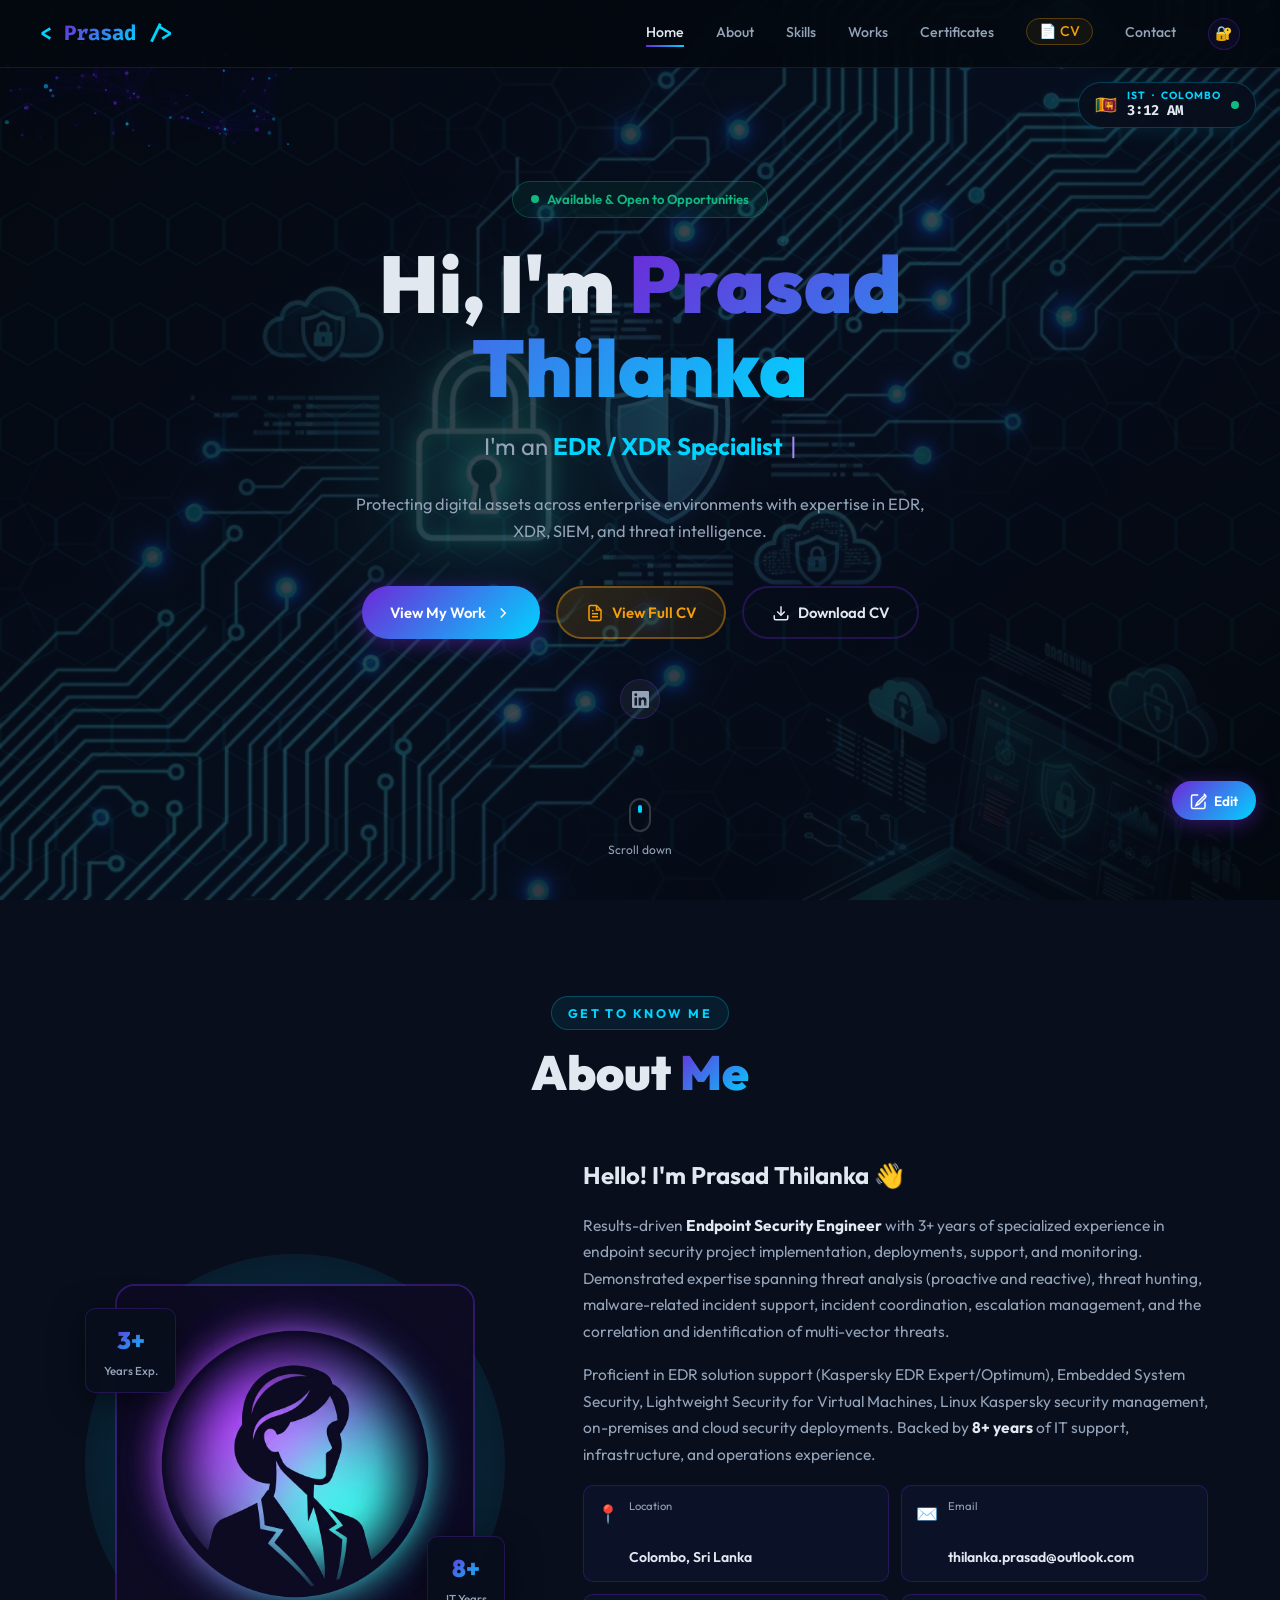
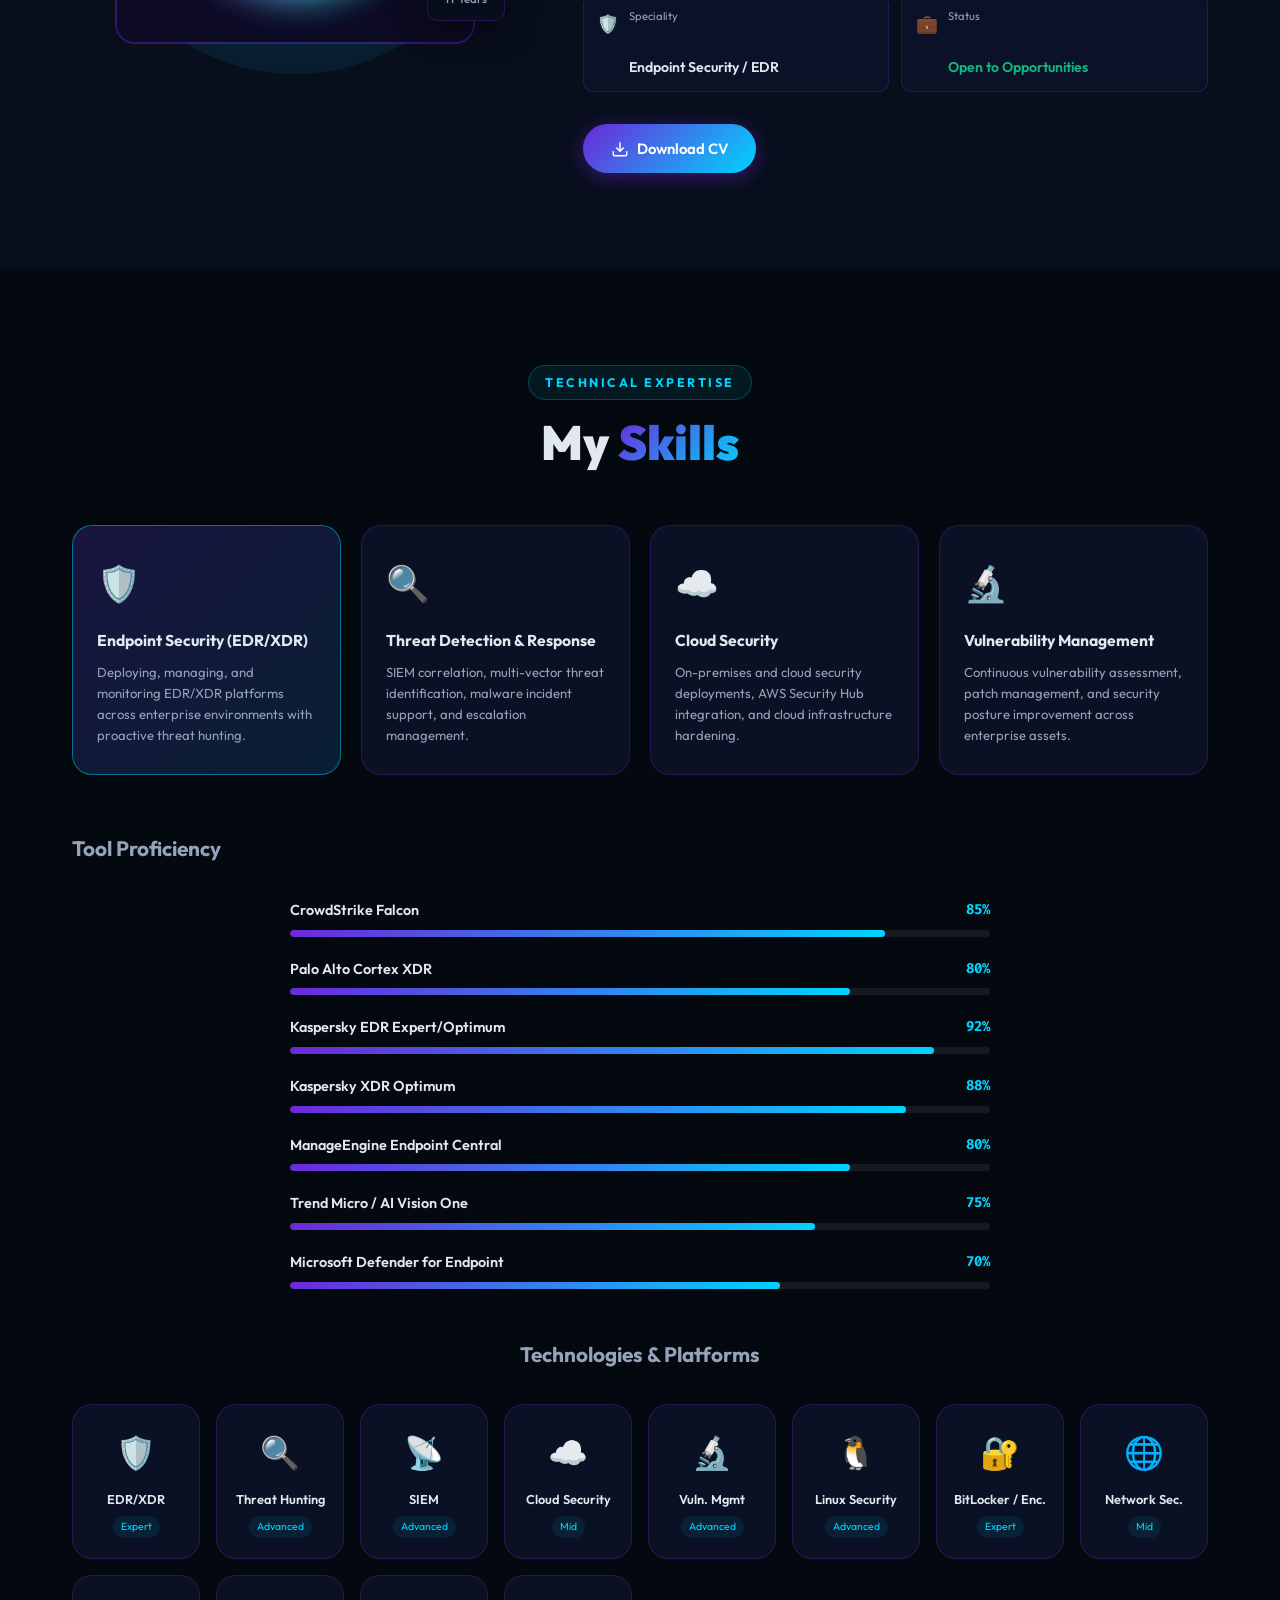
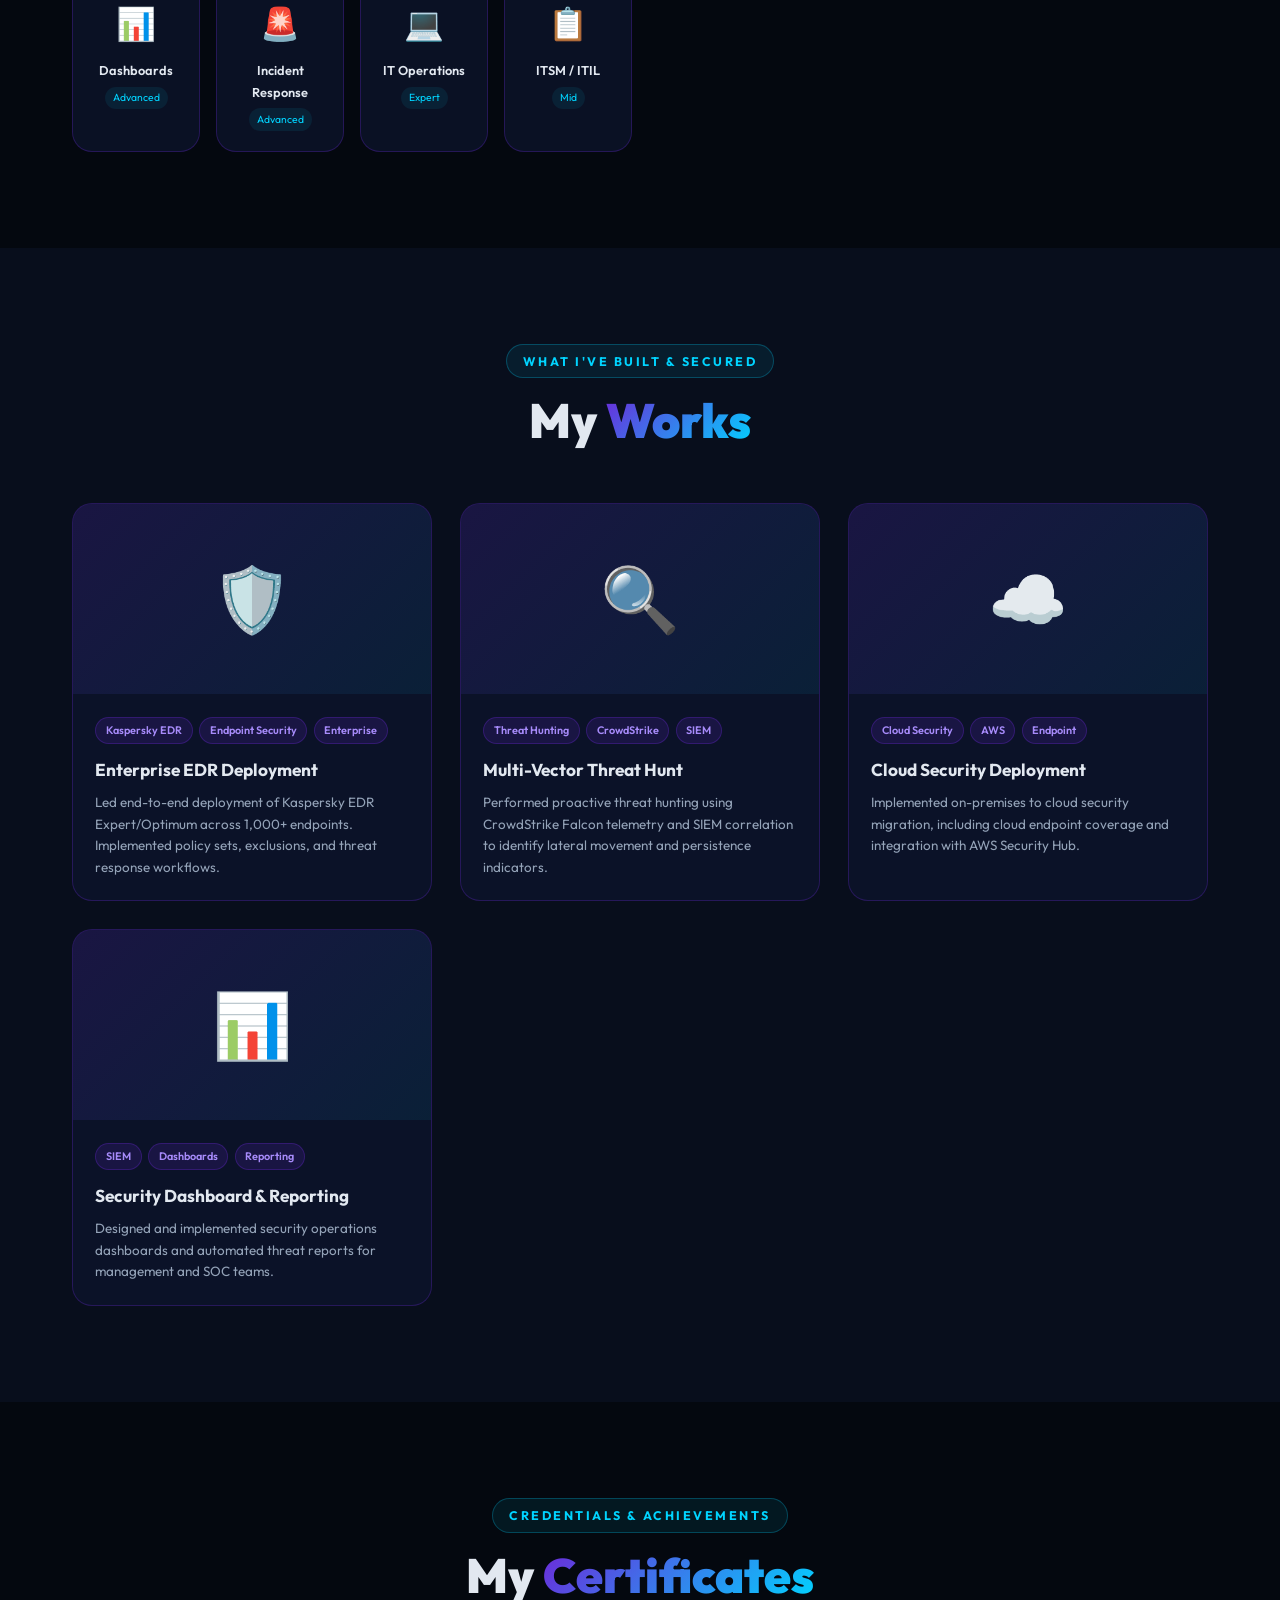
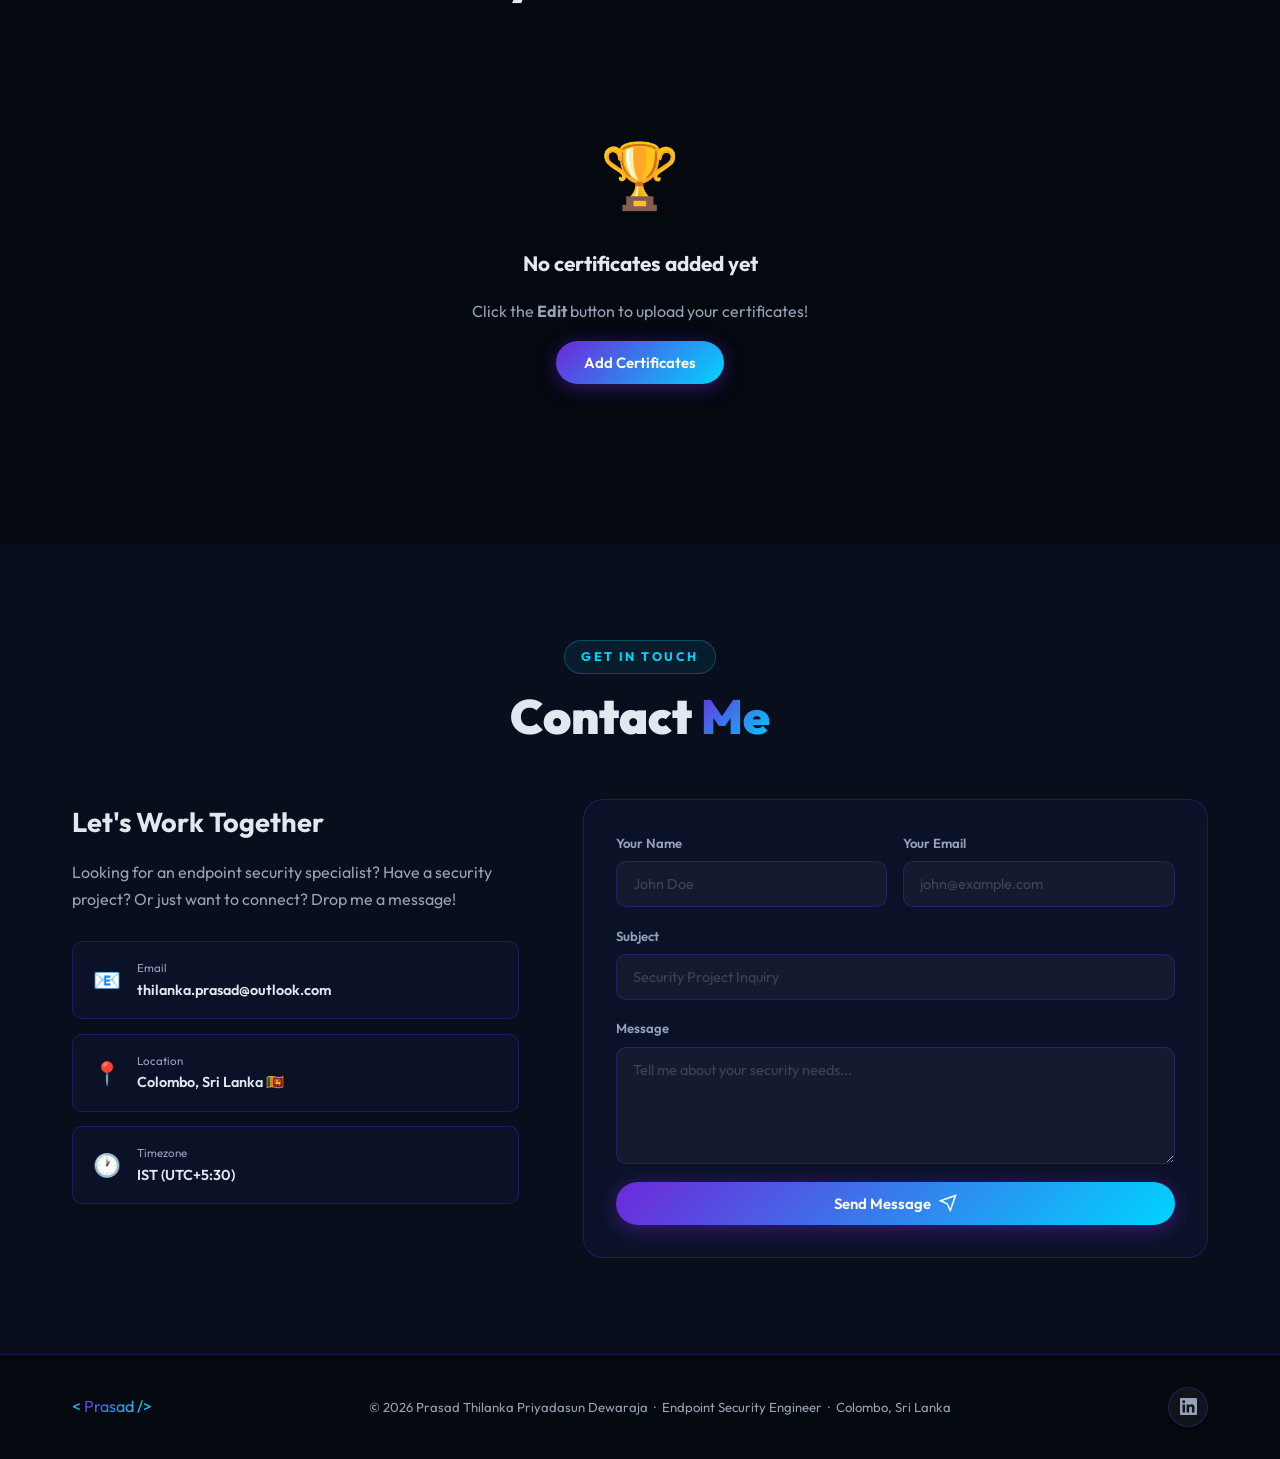
==== index.html @ f1419658 "🚀 Initial deploy — Prasad Thilanka Portfolio with CV, visitor analytics, and cybersecurity theme" ====
<!DOCTYPE html>
<html lang="en">
<head>
  <meta charset="UTF-8" />
  <meta name="viewport" content="width=device-width, initial-scale=1.0" />
  <meta name="description" content="Prasad Thilanka Priyadasun Dewaraja — Endpoint Security Engineer portfolio showcasing cybersecurity skills, projects, and certifications." />
  <title>Prasad Thilanka | Endpoint Security Engineer</title>
  <link rel="preconnect" href="https://fonts.googleapis.com" />
  <link rel="preconnect" href="https://fonts.gstatic.com" crossorigin />
  <link href="https://fonts.googleapis.com/css2?family=Outfit:wght@300;400;500;600;700;800;900&family=Fira+Code:wght@400;500;600&display=swap" rel="stylesheet" />
  <link rel="stylesheet" href="style.css" />
</head>
<body>

  <!-- ── ADMIN EDIT BUTTON ── -->
  <button id="admin-toggle-btn" class="admin-toggle-btn" title="Edit Portfolio">
    <svg width="18" height="18" viewBox="0 0 24 24" fill="none" stroke="currentColor" stroke-width="2"><path d="M11 4H4a2 2 0 0 0-2 2v14a2 2 0 0 0 2 2h14a2 2 0 0 0 2-2v-7"/><path d="m18.5 2.5 2.1 2.1a2 2 0 0 1 0 2.8l-9 9L8 18l1.6-3.6 9-9a2 2 0 0 1 2.8 0z"/></svg>
    <span>Edit</span>
  </button>

  <!-- ── ADMIN PANEL SIDEBAR ── -->
  <div class="admin-panel" id="admin-panel">
    <div class="admin-panel-header">
      <h3>⚙️ Customize Portfolio</h3>
      <button id="admin-close" class="admin-close-btn">✕</button>
    </div>
    <div class="admin-panel-body">

      <div class="admin-section">
        <h4>🖼️ Profile Photo</h4>
        <div class="upload-zone" id="photo-upload-zone">
          <input type="file" id="photo-input" accept="image/*" hidden />
          <div class="upload-content" id="photo-upload-content">
            <div class="upload-icon">📷</div>
            <p>Click or drag & drop photo</p>
            <small>PNG, JPG, WEBP — max 5MB</small>
          </div>
          <img src="" id="photo-preview" class="upload-preview" style="display:none" alt="Profile preview" />
        </div>
        <button class="admin-btn" id="photo-upload-btn">Choose Photo</button>
      </div>

      <div class="admin-section">
        <h4>📄 Resume / CV</h4>
        <div class="upload-zone" id="resume-upload-zone">
          <input type="file" id="resume-input" accept=".pdf,.doc,.docx" hidden />
          <div id="resume-upload-content" class="upload-content">
            <div class="upload-icon">📋</div>
            <p>Click to upload Resume</p>
            <small>PDF, DOC, DOCX</small>
          </div>
        </div>
        <button class="admin-btn" id="resume-upload-btn">Upload Resume</button>
      </div>

      <div class="admin-section">
        <h4>🏆 Upload Certificate</h4>
        <input class="admin-input" type="text" id="cert-name-input" placeholder="Certificate name" />
        <input class="admin-input" type="text" id="cert-issuer-input" placeholder="Issuer (e.g. Coursera)" />
        <input class="admin-input" type="text" id="cert-date-input" placeholder="Date (e.g. Jan 2025)" />
        <div class="upload-zone small" id="cert-upload-zone">
          <input type="file" id="cert-input" accept="image/*,.pdf" hidden />
          <div class="upload-content" id="cert-upload-content">
            <div class="upload-icon">🏅</div>
            <p>Upload Certificate Image/PDF</p>
          </div>
        </div>
        <button class="admin-btn" id="cert-add-btn">Add Certificate</button>
      </div>

      <div class="admin-section">
        <h4>💼 Add Project</h4>
        <input class="admin-input" type="text" id="proj-title-input" placeholder="Project title" />
        <input class="admin-input" type="text" id="proj-tags-input" placeholder="Tags (e.g. EDR, SOC, Cloud)" />
        <textarea class="admin-input" id="proj-desc-input" rows="3" placeholder="Project description..."></textarea>
        <input class="admin-input" type="text" id="proj-link-input" placeholder="Live URL (optional)" />
        <div class="upload-zone small" id="proj-img-zone">
          <input type="file" id="proj-img-input" accept="image/*" hidden />
          <div class="upload-content" id="proj-img-content">
            <div class="upload-icon">🖼️</div>
            <p>Upload screenshot</p>
          </div>
        </div>
        <button class="admin-btn" id="proj-add-btn">Add Project</button>
      </div>

      <div class="admin-section">
        <h4>🔗 Social Media Links</h4>
        <label class="admin-label">LinkedIn</label>
        <input class="admin-input" type="url" id="social-linkedin-url" placeholder="https://linkedin.com/in/..." value="https://www.linkedin.com/in/prasad-thilanaka-14213518b" />
        <label class="admin-label">GitHub</label>
        <input class="admin-input" type="url" id="social-github-url" placeholder="https://github.com/..." />
        <label class="admin-label">Twitter / X</label>
        <input class="admin-input" type="url" id="social-twitter-url" placeholder="https://x.com/..." />
        <label class="admin-label">TryHackMe</label>
        <input class="admin-input" type="url" id="social-tryhackme-url" placeholder="https://tryhackme.com/p/..." />
        <label class="admin-label">Hack The Box</label>
        <input class="admin-input" type="url" id="social-htb-url" placeholder="https://app.hackthebox.com/..." />
        <button class="admin-btn" id="social-save-btn">Save Links</button>
      </div>

      <div class="admin-section">
        <h4>✏️ Edit Contact Info</h4>
        <input class="admin-input" type="email" id="edit-email" placeholder="Your email" value="thilanka.prasad@outlook.com" />
        <input class="admin-input" type="text" id="edit-phone" placeholder="Phone number" />
        <button class="admin-btn" id="contact-save-btn">Save Contact</button>
      </div>

      <div class="admin-section">
        <button class="admin-btn danger" id="reset-btn">🔄 Reset All Changes</button>
        <p class="admin-hint">All changes are saved locally in your browser.</p>
      </div>

    </div>
  </div>
  <div class="admin-overlay" id="admin-overlay"></div>

  <!-- ── NAVBAR ── -->
  <nav id="navbar">
    <div class="nav-logo">
      <span class="logo-bracket">&lt;</span>
      <span class="logo-name">Prasad</span>
      <span class="logo-bracket">/&gt;</span>
    </div>
    <ul class="nav-links" id="nav-links">
      <li><a href="#hero"         class="nav-link active">Home</a></li>
      <li><a href="#about"        class="nav-link">About</a></li>
      <li><a href="#skills"       class="nav-link">Skills</a></li>
      <li><a href="#projects"     class="nav-link">Works</a></li>
      <li><a href="#certificates" class="nav-link">Certificates</a></li>
      <li><a href="cv.html"       class="nav-link nav-link-cv">📄 CV</a></li>
      <li><a href="#contact"      class="nav-link">Contact</a></li>
      <li><a href="dashboard.html" class="nav-link nav-link-admin" title="Admin Dashboard">🔐</a></li>
    </ul>
    <button class="hamburger" id="hamburger" aria-label="Toggle menu">
      <span></span><span></span><span></span>
    </button>
  </nav>

  <!-- ── IST CLOCK WIDGET ── -->
  <div class="ist-clock-widget" id="ist-clock">
    <div class="clock-flag">🇱🇰</div>
    <div class="clock-info">
      <span class="clock-label">IST &nbsp;·&nbsp; Colombo</span>
      <span class="clock-time" id="clock-time">--:-- --</span>
    </div>
    <div class="clock-pulse"></div>
  </div>

  <!-- ── HERO ── -->
  <section id="hero" class="hero">
    <div class="hero-bg-overlay"></div>
    <canvas id="particle-canvas"></canvas>
    <!-- Hex grid decoration -->
    <div class="hex-grid" aria-hidden="true"></div>

    <div class="hero-content">
      <div class="hero-badge">
        <span class="badge-dot"></span>
        Available &amp; Open to Opportunities
      </div>
      <h1 class="hero-title">
        Hi, I'm <span class="gradient-text" id="hero-name">Prasad Thilanka</span>
      </h1>
      <div class="hero-subtitle">
        <span class="subtitle-static">I'm an </span>
        <span class="subtitle-rotating" id="rotating-text">Endpoint Security Engineer</span>
        <span class="subtitle-cursor">|</span>
      </div>
      <p class="hero-desc" id="hero-desc">
        Protecting digital assets across enterprise environments with 
        expertise in EDR, XDR, SIEM, and threat intelligence.
      </p>
      <div class="hero-cta">
        <a href="#projects" class="btn btn-primary" id="cta-work">
          <span>View My Work</span>
          <svg width="18" height="18" viewBox="0 0 24 24" fill="none" stroke="currentColor" stroke-width="2"><path d="m9 18 6-6-6-6"/></svg>
        </a>
        <a href="cv.html" class="btn btn-cv" id="cta-cv">
          <svg width="18" height="18" viewBox="0 0 24 24" fill="none" stroke="currentColor" stroke-width="2"><path d="M14 2H6a2 2 0 0 0-2 2v16a2 2 0 0 0 2 2h12a2 2 0 0 0 2-2V8z"/><polyline points="14 2 14 8 20 8"/><line x1="16" y1="13" x2="8" y2="13"/><line x1="16" y1="17" x2="8" y2="17"/><polyline points="10 9 9 9 8 9"/></svg>
          <span>View Full CV</span>
        </a>
        <a href="#" id="cta-resume" class="btn btn-secondary">
          <svg width="18" height="18" viewBox="0 0 24 24" fill="none" stroke="currentColor" stroke-width="2"><path d="M21 15v4a2 2 0 0 1-2 2H5a2 2 0 0 1-2-2v-4"/><polyline points="7 10 12 15 17 10"/><line x1="12" y1="15" x2="12" y2="3"/></svg>
          <span>Download CV</span>
        </a>
      </div>
      <div class="hero-socials" id="hero-socials">
        <a href="#" id="hs-linkedin" class="social-link" aria-label="LinkedIn" target="_blank" rel="noopener">
          <svg viewBox="0 0 24 24" fill="currentColor"><path d="M20.447 20.452h-3.554v-5.569c0-1.328-.027-3.037-1.852-3.037-1.853 0-2.136 1.445-2.136 2.939v5.667H9.351V9h3.414v1.561h.046c.477-.9 1.637-1.85 3.37-1.85 3.601 0 4.267 2.37 4.267 5.455v6.286zM5.337 7.433a2.062 2.062 0 0 1-2.063-2.065 2.064 2.064 0 1 1 2.063 2.065zm1.782 13.019H3.555V9h3.564v11.452zM22.225 0H1.771C.792 0 0 .774 0 1.729v20.542C0 23.227.792 24 1.771 24h20.451C23.2 24 24 23.227 24 22.271V1.729C24 .774 23.2 0 22.222 0h.003z"/></svg>
        </a>
        <a href="#" id="hs-github" class="social-link" aria-label="GitHub" target="_blank" rel="noopener" style="display:none">
          <svg viewBox="0 0 24 24" fill="currentColor"><path d="M12 2A10 10 0 0 0 2 12c0 4.42 2.87 8.17 6.84 9.5.5.08.66-.23.66-.5v-1.69c-2.77.6-3.36-1.34-3.36-1.34-.46-1.16-1.11-1.47-1.11-1.47-.91-.62.07-.6.07-.6 1 .07 1.53 1.03 1.53 1.03.87 1.52 2.34 1.07 2.91.83.09-.65.35-1.09.63-1.34-2.22-.25-4.55-1.11-4.55-4.92 0-1.11.38-2 1.03-2.71-.1-.25-.45-1.29.1-2.64 0 0 .84-.27 2.75 1.02.79-.22 1.65-.33 2.5-.33s1.71.11 2.5.33c1.91-1.29 2.75-1.02 2.75-1.02.55 1.35.2 2.39.1 2.64.65.71 1.03 1.6 1.03 2.71 0 3.82-2.34 4.66-4.57 4.91.36.31.69.92.69 1.85V21c0 .27.16.59.67.5C19.14 20.16 22 16.42 22 12A10 10 0 0 0 12 2z"/></svg>
        </a>
        <a href="#" id="hs-twitter" class="social-link" aria-label="Twitter/X" target="_blank" rel="noopener" style="display:none">
          <svg viewBox="0 0 24 24" fill="currentColor"><path d="M18.244 2.25h3.308l-7.227 8.26 8.502 11.24H16.17l-4.714-6.231-5.401 6.231H2.744l7.73-8.835L1.254 2.25H8.08l4.253 5.622zm-1.161 17.52h1.833L7.084 4.126H5.117z"/></svg>
        </a>
        <a href="#" id="hs-thm" class="social-link" aria-label="TryHackMe" target="_blank" rel="noopener" style="display:none">
          <svg viewBox="0 0 24 24" fill="currentColor"><path d="M10.705 0C7.54 0 4.902 2.285 4.374 5.31A4.236 4.236 0 0 0 3 5.175a4.25 4.25 0 0 0-3 8.175V13.5a7.5 7.5 0 0 0 7.5 7.5h6a7.5 7.5 0 0 0 7.5-7.5 7.47 7.47 0 0 0-.72-3.21A5.252 5.252 0 0 0 15.75 2.25a5.227 5.227 0 0 0-2.572.676A5.285 5.285 0 0 0 10.705 0z"/></svg>
        </a>
        <a href="#" id="hs-htb" class="social-link" aria-label="HackTheBox" target="_blank" rel="noopener" style="display:none">
          <svg viewBox="0 0 24 24" fill="currentColor"><path d="m11.996 0 .117.006 9.4 5.424a.48.48 0 0 1 .239.416l.001 10.866a.48.48 0 0 1-.24.416l-9.4 5.426a.48.48 0 0 1-.477 0l-9.401-5.426A.48.48 0 0 1 2 16.712V5.846a.48.48 0 0 1 .24-.416L11.64.006A.48.48 0 0 1 11.996 0zm-.237 4.725-5.49 3.169v6.337l5.49 3.169 5.489-3.169V7.894l-5.49-3.169zm-.002 1.817 3.674 2.12v4.24l-3.674 2.12-3.673-2.12v-4.24l3.673-2.12z"/></svg>
        </a>
      </div>
    </div>

    <div class="hero-scroll-indicator">
      <div class="scroll-mouse"><div class="scroll-wheel"></div></div>
      <span>Scroll down</span>
    </div>
  </section>

  <!-- ── ABOUT ── -->
  <section id="about" class="section about">
    <div class="container">
      <div class="section-header" data-aos="fade-up">
        <span class="section-tag">Get to know me</span>
        <h2 class="section-title">About <span class="gradient-text">Me</span></h2>
      </div>
      <div class="about-grid">
        <div class="about-image-col" data-aos="fade-right">
          <div class="about-image-wrapper">
            <img src="avatar.png" id="profile-img" alt="Prasad Thilanka" class="about-avatar" />
            <div class="about-image-glow"></div>
            <div class="about-stats-badge experience-badge">
              <span class="stat-number">3+</span>
              <span class="stat-label">Years Exp.</span>
            </div>
            <div class="about-stats-badge projects-badge">
              <span class="stat-number">8+</span>
              <span class="stat-label">IT Years</span>
            </div>
          </div>
        </div>
        <div class="about-text-col" data-aos="fade-left">
          <h3 class="about-greeting">Hello! I'm Prasad Thilanka 👋</h3>
          <p class="about-bio" id="about-bio">
            Results-driven <strong>Endpoint Security Engineer</strong> with 3+ years of specialized experience in endpoint security project implementation, deployments, support, and monitoring. Demonstrated expertise spanning threat analysis (proactive and reactive), threat hunting, malware-related incident support, incident coordination, escalation management, and the correlation and identification of multi-vector threats.
          </p>
          <p class="about-bio">
            Proficient in EDR solution support (Kaspersky EDR Expert/Optimum), Embedded System Security, Lightweight Security for Virtual Machines, Linux Kaspersky security management, on-premises and cloud security deployments. Backed by <strong>8+ years</strong> of IT support, infrastructure, and operations experience.
          </p>
          <div class="about-details">
            <div class="detail-item">
              <span class="detail-icon">📍</span>
              <div><span class="detail-label">Location</span><br/><span class="detail-value">Colombo, Sri Lanka</span></div>
            </div>
            <div class="detail-item">
              <span class="detail-icon">✉️</span>
              <div><span class="detail-label">Email</span><br/><span class="detail-value" id="contact-email-display">thilanka.prasad@outlook.com</span></div>
            </div>
            <div class="detail-item">
              <span class="detail-icon">🛡️</span>
              <div><span class="detail-label">Speciality</span><br/><span class="detail-value">Endpoint Security / EDR</span></div>
            </div>
            <div class="detail-item">
              <span class="detail-icon">💼</span>
              <div><span class="detail-label">Status</span><br/><span class="detail-value available">Open to Opportunities</span></div>
            </div>
          </div>
          <a href="#" id="download-cv-btn" class="btn btn-primary">
            <svg width="18" height="18" viewBox="0 0 24 24" fill="none" stroke="currentColor" stroke-width="2"><path d="M21 15v4a2 2 0 0 1-2 2H5a2 2 0 0 1-2-2v-4"/><polyline points="7 10 12 15 17 10"/><line x1="12" y1="15" x2="12" y2="3"/></svg>
            Download CV
          </a>
        </div>
      </div>
    </div>
  </section>

  <!-- ── SKILLS ── -->
  <section id="skills" class="section skills">
    <div class="container">
      <div class="section-header" data-aos="fade-up">
        <span class="section-tag">Technical Expertise</span>
        <h2 class="section-title">My <span class="gradient-text">Skills</span></h2>
      </div>

      <!-- Cyber Domain Cards -->
      <div class="cyber-domains" data-aos="fade-up">
        <div class="domain-card active-domain">
          <div class="domain-icon">🛡️</div>
          <h4>Endpoint Security (EDR/XDR)</h4>
          <p>Deploying, managing, and monitoring EDR/XDR platforms across enterprise environments with proactive threat hunting.</p>
        </div>
        <div class="domain-card">
          <div class="domain-icon">🔍</div>
          <h4>Threat Detection &amp; Response</h4>
          <p>SIEM correlation, multi-vector threat identification, malware incident support, and escalation management.</p>
        </div>
        <div class="domain-card">
          <div class="domain-icon">☁️</div>
          <h4>Cloud Security</h4>
          <p>On-premises and cloud security deployments, AWS Security Hub integration, and cloud infrastructure hardening.</p>
        </div>
        <div class="domain-card">
          <div class="domain-icon">🔬</div>
          <h4>Vulnerability Management</h4>
          <p>Continuous vulnerability assessment, patch management, and security posture improvement across enterprise assets.</p>
        </div>
      </div>

      <!-- Tool Proficiency Bars -->
      <div class="skills-bars-section" data-aos="fade-up">
        <h3 class="subsection-title">Tool Proficiency</h3>
        <div class="skills-bars" id="skills-bars"></div>
      </div>

      <!-- Tech Badge Grid -->
      <div class="section-header" style="margin-top:3rem;margin-bottom:1.5rem" data-aos="fade-up">
        <h3 class="subsection-title">Technologies &amp; Platforms</h3>
      </div>
      <div class="skills-grid" id="skills-grid" data-aos="fade-up"></div>
    </div>
  </section>

  <!-- ── PROJECTS / WORKS ── -->
  <section id="projects" class="section projects">
    <div class="container">
      <div class="section-header" data-aos="fade-up">
        <span class="section-tag">What I've built &amp; secured</span>
        <h2 class="section-title">My <span class="gradient-text">Works</span></h2>
      </div>
      <div class="projects-grid" id="projects-grid" data-aos="fade-up"></div>
    </div>
  </section>

  <!-- ── CERTIFICATES ── -->
  <section id="certificates" class="section certificates">
    <div class="container">
      <div class="section-header" data-aos="fade-up">
        <span class="section-tag">Credentials &amp; Achievements</span>
        <h2 class="section-title">My <span class="gradient-text">Certificates</span></h2>
      </div>
      <div class="certs-grid" id="certs-grid" data-aos="fade-up"></div>

      <!-- Add Cert CTA when empty -->
      <div class="certs-empty-cta" id="certs-empty" style="display:none">
        <div class="empty-icon">🏆</div>
        <h3>No certificates added yet</h3>
        <p>Click the <strong>Edit</strong> button to upload your certificates!</p>
        <button class="btn btn-primary" onclick="document.getElementById('admin-toggle-btn').click()">Add Certificates</button>
      </div>
    </div>
  </section>

  <!-- ── CONTACT ── -->
  <section id="contact" class="section contact">
    <div class="container">
      <div class="section-header" data-aos="fade-up">
        <span class="section-tag">Get in touch</span>
        <h2 class="section-title">Contact <span class="gradient-text">Me</span></h2>
      </div>
      <div class="contact-grid">
        <div class="contact-info" data-aos="fade-right">
          <h3 class="contact-heading">Let's Work Together</h3>
          <p class="contact-subtext">
            Looking for an endpoint security specialist? Have a security project? 
            Or just want to connect? Drop me a message!
          </p>
          <div class="contact-cards">
            <div class="contact-card">
              <div class="contact-card-icon">📧</div>
              <div>
                <div class="contact-card-label">Email</div>
                <div class="contact-card-value" id="contact-email-card">thilanka.prasad@outlook.com</div>
              </div>
            </div>
            <div class="contact-card" id="phone-card" style="display:none">
              <div class="contact-card-icon">📞</div>
              <div>
                <div class="contact-card-label">Phone</div>
                <div class="contact-card-value" id="contact-phone-card"></div>
              </div>
            </div>
            <div class="contact-card">
              <div class="contact-card-icon">📍</div>
              <div>
                <div class="contact-card-label">Location</div>
                <div class="contact-card-value">Colombo, Sri Lanka 🇱🇰</div>
              </div>
            </div>
            <div class="contact-card">
              <div class="contact-card-icon">🕐</div>
              <div>
                <div class="contact-card-label">Timezone</div>
                <div class="contact-card-value">IST (UTC+5:30)</div>
              </div>
            </div>
          </div>
        </div>
        <form class="contact-form" id="contact-form" data-aos="fade-left" novalidate>
          <div class="form-row">
            <div class="form-group">
              <label for="contact-name">Your Name</label>
              <input type="text" id="contact-name" name="name" placeholder="John Doe" required />
            </div>
            <div class="form-group">
              <label for="contact-email">Your Email</label>
              <input type="email" id="contact-email" name="email" placeholder="john@example.com" required />
            </div>
          </div>
          <div class="form-group">
            <label for="contact-subject">Subject</label>
            <input type="text" id="contact-subject" name="subject" placeholder="Security Project Inquiry" />
          </div>
          <div class="form-group">
            <label for="contact-message">Message</label>
            <textarea id="contact-message" name="message" rows="5" placeholder="Tell me about your security needs..." required></textarea>
          </div>
          <button type="submit" id="contact-submit" class="btn btn-primary btn-full">
            <span>Send Message</span>
            <svg width="18" height="18" viewBox="0 0 24 24" fill="none" stroke="currentColor" stroke-width="2"><path d="m22 2-7 20-4-9-9-4 20-7z"/></svg>
          </button>
          <div class="form-success" id="form-success" style="display:none">
            ✅ Message sent! I'll respond within my working hours (IST).
          </div>
        </form>
      </div>
    </div>
  </section>

  <!-- ── FOOTER ── -->
  <footer class="footer">
    <div class="footer-content">
      <div class="footer-logo">
        <span class="logo-bracket">&lt;</span>
        <span class="logo-name">Prasad</span>
        <span class="logo-bracket">/&gt;</span>
      </div>
      <p class="footer-copy">© 2026 Prasad Thilanka Priyadasun Dewaraja &nbsp;·&nbsp; Endpoint Security Engineer &nbsp;·&nbsp; Colombo, Sri Lanka</p>
      <div class="footer-socials" id="footer-socials">
        <a href="#" id="fs-linkedin" aria-label="LinkedIn" class="social-link">
          <svg viewBox="0 0 24 24" fill="currentColor"><path d="M20.447 20.452h-3.554v-5.569c0-1.328-.027-3.037-1.852-3.037-1.853 0-2.136 1.445-2.136 2.939v5.667H9.351V9h3.414v1.561h.046c.477-.9 1.637-1.85 3.37-1.85 3.601 0 4.267 2.37 4.267 5.455v6.286zM5.337 7.433a2.062 2.062 0 0 1-2.063-2.065 2.064 2.064 0 1 1 2.063 2.065zm1.782 13.019H3.555V9h3.564v11.452zM22.225 0H1.771C.792 0 0 .774 0 1.729v20.542C0 23.227.792 24 1.771 24h20.451C23.2 24 24 23.227 24 22.271V1.729C24 .774 23.2 0 22.222 0h.003z"/></svg>
        </a>
      </div>
    </div>
  </footer>

  <!-- ── BACK TO TOP ── -->
  <button id="back-to-top" class="back-to-top" aria-label="Back to top">
    <svg width="20" height="20" viewBox="0 0 24 24" fill="none" stroke="currentColor" stroke-width="2.5"><polyline points="18 15 12 9 6 15"/></svg>
  </button>

  <!-- ── CERTIFICATE DETAIL MODAL (Stunning 2-Column) ── -->
  <div class="cert-modal-overlay" id="cert-modal" role="dialog" aria-modal="true" aria-label="Certificate Details">
    <div class="cert-modal-box">
      <button class="cert-modal-close" id="cert-modal-close" aria-label="Close">&times;</button>
      <div id="cert-modal-content"></div>
    </div>
  </div>

  <script src="tracker.js"></script>
  <script src="app.js"></script>
</body>
</html>
---- style.css ----
/* ═══════════════════════════════════════════════
   PORTFOLIO CSS — Prasad Thilanka | Cybersecurity
   ═══════════════════════════════════════════════ */

/* ── Custom Properties ── */
:root {
  --bg:            #04080f;
  --bg-2:          #080e1c;
  --bg-card:       rgba(12, 20, 44, 0.75);
  --primary:       #6d28d9;
  --primary-lt:    #a78bfa;
  --accent:        #00d4ff;
  --accent-2:      #10b981;
  --accent-gold:   #f59e0b;
  --text:          #e2e8f0;
  --text-muted:    #94a3b8;
  --border:        rgba(109, 40, 217, 0.28);
  --border-glow:   rgba(0, 212, 255, 0.25);
  --glow-purple:   rgba(109, 40, 217, 0.45);
  --glow-cyan:     rgba(0, 212, 255, 0.35);
  --glow-gold:     rgba(245, 158, 11, 0.4);
  --grad-main:     linear-gradient(135deg, #6d28d9, #00d4ff);
  --grad-gold:     linear-gradient(135deg, #f59e0b, #fbbf24, #f59e0b);
  --grad-card:     linear-gradient(135deg, rgba(109,40,217,0.15), rgba(0,212,255,0.07));
  --shadow:        0 8px 32px rgba(0,0,0,0.5);
  --shadow-glow:   0 0 40px rgba(109,40,217,0.35);
  --r-card:        20px;
  --r-sm:          10px;
  --ease:          0.35s cubic-bezier(0.4, 0, 0.2, 1);
  --font:          'Outfit', sans-serif;
  --mono:          'Fira Code', monospace;
}

/* ── Reset ── */
*, *::before, *::after { box-sizing: border-box; margin: 0; padding: 0; }
html { scroll-behavior: smooth; scroll-padding-top: 72px; }
body { font-family: var(--font); background: var(--bg); color: var(--text); line-height: 1.7; overflow-x: hidden; }
img { max-width: 100%; display: block; }
a { text-decoration: none; color: inherit; }
ul { list-style: none; }

/* ── Scrollbar ── */
::-webkit-scrollbar { width: 5px; }
::-webkit-scrollbar-track { background: var(--bg); }
::-webkit-scrollbar-thumb { background: var(--primary); border-radius: 10px; }

/* ── Utilities ── */
.container { max-width: 1200px; margin: 0 auto; padding: 0 2rem; }
.gradient-text { background: var(--grad-main); -webkit-background-clip: text; -webkit-text-fill-color: transparent; background-clip: text; }
.section { padding: 6rem 0; }
.section-header { text-align: center; margin-bottom: 3.5rem; }
.section-tag {
  font-size: 0.78rem; font-weight: 700; letter-spacing: 0.2em; text-transform: uppercase;
  color: var(--accent); background: rgba(0,212,255,0.08); border: 1px solid rgba(0,212,255,0.25);
  padding: 0.35rem 1rem; border-radius: 50px; display: inline-block; margin-bottom: 1rem;
}
.section-title { font-size: clamp(2rem, 5vw, 3rem); font-weight: 900; line-height: 1.1; }
.subsection-title { font-size: 1.3rem; font-weight: 700; margin-bottom: 2rem; color: var(--text-muted); }

/* ── Buttons ── */
.btn {
  display: inline-flex; align-items: center; gap: 0.5rem;
  padding: 0.75rem 1.75rem; border-radius: 50px;
  font-family: var(--font); font-size: 0.93rem; font-weight: 600;
  cursor: pointer; border: none; transition: var(--ease); position: relative; overflow: hidden;
}
.btn::before {
  content: ''; position: absolute; inset: 0;
  background: rgba(255,255,255,0.1); transform: translateX(-100%); transition: var(--ease);
}
.btn:hover::before { transform: translateX(0); }
.btn-primary { background: var(--grad-main); color: #fff; box-shadow: 0 4px 20px var(--glow-purple); }
.btn-primary:hover { transform: translateY(-2px); box-shadow: 0 8px 30px var(--glow-purple); }
.btn-secondary { background: transparent; color: var(--text); border: 2px solid var(--border); }
.btn-secondary:hover { border-color: var(--primary); color: var(--primary-lt); transform: translateY(-2px); }
.btn-cv {
  background: linear-gradient(135deg, rgba(245,158,11,0.15), rgba(245,158,11,0.08));
  color: var(--accent-gold); border: 2px solid rgba(245,158,11,0.4);
}
.btn-cv:hover {
  background: var(--grad-gold); color: #000; border-color: transparent;
  transform: translateY(-2px); box-shadow: 0 8px 24px var(--glow-gold);
}
.btn-full { width: 100%; justify-content: center; }
.nav-link-cv {
  color: var(--accent-gold) !important;
  border: 1px solid rgba(245,158,11,0.3) !important;
  border-radius: 50px; padding: 0.2rem 0.75rem !important;
  background: rgba(245,158,11,0.06);
}
.nav-link-cv:hover { background: rgba(245,158,11,0.12) !important; border-color: rgba(245,158,11,0.6) !important; }
.nav-link-cv::after { display: none !important; }
.nav-link-admin {
  font-size: 1rem; width: 32px; height: 32px; display: flex;
  align-items: center; justify-content: center;
  border-radius: 50%; border: 1px solid rgba(109,40,217,0.3) !important;
  background: rgba(109,40,217,0.08); padding: 0 !important;
}
.nav-link-admin:hover { background: rgba(109,40,217,0.2) !important; border-color: var(--primary) !important; }
.nav-link-admin::after { display: none !important; }

/* ══════════════ ADMIN TOGGLE BUTTON ══════════════ */
.admin-toggle-btn {
  position: fixed; bottom: 5rem; right: 1.5rem; z-index: 950;
  display: flex; align-items: center; gap: 0.4rem;
  background: var(--grad-main); color: #fff; border: none;
  padding: 0.65rem 1.1rem; border-radius: 50px;
  font-family: var(--font); font-size: 0.85rem; font-weight: 600;
  cursor: pointer; box-shadow: 0 4px 20px var(--glow-purple); transition: var(--ease);
}
.admin-toggle-btn:hover { transform: translateY(-2px); box-shadow: 0 8px 30px var(--glow-purple); }

/* ══════════════ ADMIN PANEL ══════════════ */
.admin-panel {
  position: fixed; top: 0; right: -420px; bottom: 0; width: 400px; z-index: 1100;
  background: rgba(8, 14, 28, 0.98); backdrop-filter: blur(20px);
  border-left: 1px solid var(--border); transition: right 0.4s cubic-bezier(0.4,0,0.2,1);
  overflow-y: auto; display: flex; flex-direction: column;
}
.admin-panel.open { right: 0; }
.admin-overlay {
  position: fixed; inset: 0; z-index: 1050; background: rgba(0,0,0,0.5);
  backdrop-filter: blur(4px); opacity: 0; pointer-events: none; transition: var(--ease);
}
.admin-overlay.open { opacity: 1; pointer-events: all; }
.admin-panel-header {
  display: flex; justify-content: space-between; align-items: center;
  padding: 1.5rem; border-bottom: 1px solid var(--border);
  background: rgba(109,40,217,0.08); position: sticky; top: 0; z-index: 2;
}
.admin-panel-header h3 { font-size: 1.1rem; font-weight: 700; }
.admin-close-btn {
  background: rgba(255,255,255,0.07); border: 1px solid var(--border);
  border-radius: 8px; width: 32px; height: 32px; cursor: pointer;
  color: var(--text); font-size: 1rem; display: flex; align-items: center; justify-content: center;
  transition: var(--ease);
}
.admin-close-btn:hover { background: rgba(255,100,100,0.15); border-color: rgba(255,100,100,0.4); color: #f87171; }
.admin-panel-body { padding: 1.5rem; display: flex; flex-direction: column; gap: 1.75rem; }
.admin-section { border: 1px solid var(--border); border-radius: var(--r-card); padding: 1.25rem; background: rgba(255,255,255,0.02); }
.admin-section h4 { font-size: 0.9rem; font-weight: 700; margin-bottom: 1rem; color: var(--accent); letter-spacing: 0.03em; }
.admin-input {
  width: 100%; background: rgba(255,255,255,0.04); border: 1px solid var(--border);
  border-radius: var(--r-sm); padding: 0.7rem 0.9rem;
  font-family: var(--font); font-size: 0.88rem; color: var(--text);
  transition: var(--ease); outline: none; margin-bottom: 0.6rem; resize: vertical;
}
.admin-input:focus { border-color: var(--primary); box-shadow: 0 0 0 3px rgba(109,40,217,0.15); }
.admin-input::placeholder { color: rgba(255,255,255,0.2); }
.admin-label { font-size: 0.78rem; font-weight: 600; color: var(--text-muted); display: block; margin-bottom: 0.3rem; }
.admin-btn {
  width: 100%; padding: 0.7rem; border-radius: var(--r-sm);
  background: var(--grad-main); color: #fff; border: none;
  font-family: var(--font); font-size: 0.88rem; font-weight: 600;
  cursor: pointer; transition: var(--ease); margin-top: 0.5rem;
}
.admin-btn:hover { opacity: 0.85; transform: translateY(-1px); }
.admin-btn.danger { background: rgba(239,68,68,0.15); color: #f87171; border: 1px solid rgba(239,68,68,0.3); }
.admin-btn.danger:hover { background: rgba(239,68,68,0.25); }
.admin-hint { font-size: 0.75rem; color: var(--text-muted); text-align: center; margin-top: 0.75rem; }

/* Upload zones */
.upload-zone {
  border: 2px dashed var(--border); border-radius: var(--r-sm);
  padding: 1.5rem; text-align: center; cursor: pointer; transition: var(--ease);
  margin-bottom: 0.6rem; position: relative; overflow: hidden;
}
.upload-zone:hover { border-color: var(--accent); background: rgba(0,212,255,0.04); }
.upload-zone.small { padding: 1rem; }
.upload-zone.drag-over { border-color: var(--accent); background: rgba(0,212,255,0.06); }
.upload-content { display: flex; flex-direction: column; align-items: center; gap: 0.35rem; }
.upload-icon { font-size: 2rem; }
.upload-content p { font-size: 0.82rem; color: var(--text-muted); font-weight: 500; }
.upload-content small { font-size: 0.72rem; color: var(--text-muted); opacity: 0.6; }
.upload-preview { width: 100%; border-radius: 8px; object-fit: cover; max-height: 140px; }
.upload-filename { font-size: 0.78rem; color: var(--accent-2); font-weight: 600; margin-top: 0.3rem; }

/* ══════════════ NAVBAR ══════════════ */
#navbar {
  position: fixed; top: 0; left: 0; right: 0; z-index: 1000;
  display: flex; align-items: center; justify-content: space-between;
  padding: 1rem 2.5rem;
  backdrop-filter: blur(20px); background: rgba(4, 8, 15, 0.88);
  border-bottom: 1px solid var(--border); transition: var(--ease);
}
#navbar.scrolled { padding: 0.7rem 2.5rem; box-shadow: 0 4px 30px rgba(0,0,0,0.5); }
.nav-logo { font-size: 1.3rem; font-weight: 800; font-family: var(--mono); }
.logo-bracket { color: var(--accent); }
.logo-name { background: var(--grad-main); -webkit-background-clip: text; -webkit-text-fill-color: transparent; background-clip: text; }
.nav-links { display: flex; gap: 2rem; }
.nav-link { font-size: 0.88rem; font-weight: 500; color: var(--text-muted); transition: var(--ease); position: relative; padding: 0.25rem 0; }
.nav-link::after { content: ''; position: absolute; bottom: -2px; left: 0; right: 0; height: 2px; background: var(--grad-main); transform: scaleX(0); transition: var(--ease); }
.nav-link:hover, .nav-link.active { color: var(--text); }
.nav-link:hover::after, .nav-link.active::after { transform: scaleX(1); }
.hamburger { display: none; flex-direction: column; gap: 5px; background: none; border: none; cursor: pointer; padding: 4px; }
.hamburger span { display: block; width: 24px; height: 2px; background: var(--text); border-radius: 10px; transition: var(--ease); }
.hamburger.open span:nth-child(1) { transform: rotate(45deg) translate(5px, 5px); }
.hamburger.open span:nth-child(2) { opacity: 0; }
.hamburger.open span:nth-child(3) { transform: rotate(-45deg) translate(5px, -5px); }

/* ══════════════ IST CLOCK WIDGET ══════════════ */
.ist-clock-widget {
  position: fixed; top: 82px; right: 1.5rem; z-index: 900;
  display: flex; align-items: center; gap: 0.6rem;
  background: rgba(8,14,28,0.9); backdrop-filter: blur(12px);
  border: 1px solid var(--border-glow); border-radius: 50px;
  padding: 0.45rem 1rem; box-shadow: 0 4px 20px rgba(0,212,255,0.1);
}
.clock-flag { font-size: 1.1rem; }
.clock-info { display: flex; flex-direction: column; line-height: 1.2; }
.clock-label { font-size: 0.65rem; font-weight: 700; letter-spacing: 0.1em; color: var(--accent); text-transform: uppercase; }
.clock-time { font-size: 0.88rem; font-weight: 700; font-family: var(--mono); color: var(--text); }
.clock-pulse { width: 8px; height: 8px; border-radius: 50%; background: var(--accent-2); animation: pulse-dot 1.5s infinite; }

/* ══════════════ HERO ══════════════ */
.hero {
  position: relative; min-height: 100vh;
  display: flex; align-items: center; justify-content: center;
  overflow: hidden; background: url('cyber_hero_bg.png') center/cover no-repeat;
}
.hero-bg-overlay {
  position: absolute; inset: 0;
  background: linear-gradient(135deg, rgba(4,8,15,0.9) 0%, rgba(8,14,28,0.75) 50%, rgba(4,8,15,0.95) 100%);
}
#particle-canvas { position: absolute; inset: 0; z-index: 0; }
.hex-grid {
  position: absolute; inset: 0; z-index: 0; opacity: 0.04;
  background-image: url("data:image/svg+xml,%3Csvg xmlns='http://www.w3.org/2000/svg' width='56' height='100'%3E%3Cpath d='M28 66L0 50V18L28 2l28 16v32L28 66zm0-2l26-15V19L28 4 2 19v30l26 15z' fill='%2300d4ff'/%3E%3C/svg%3E");
  background-size: 56px 100px;
}
.hero-content { position: relative; z-index: 2; text-align: center; max-width: 820px; padding: 0 2rem; }
.hero-badge {
  display: inline-flex; align-items: center; gap: 0.5rem;
  background: rgba(16,185,129,0.08); border: 1px solid rgba(16,185,129,0.3);
  color: var(--accent-2); padding: 0.4rem 1.1rem; border-radius: 50px;
  font-size: 0.82rem; font-weight: 600; margin-bottom: 1.5rem;
}
.badge-dot { width: 8px; height: 8px; border-radius: 50%; background: var(--accent-2); animation: pulse-dot 1.5s infinite; }
@keyframes pulse-dot { 0%,100%{box-shadow:0 0 0 0 rgba(16,185,129,0.4)} 50%{box-shadow:0 0 0 6px rgba(16,185,129,0)} }
.hero-title { font-size: clamp(2.6rem, 7vw, 5rem); font-weight: 900; line-height: 1.05; margin-bottom: 1rem; }
.hero-subtitle { font-size: clamp(1.1rem, 2.5vw, 1.5rem); color: var(--text-muted); margin-bottom: 1.5rem; min-height: 2.2rem; }
.subtitle-rotating { color: var(--accent); font-weight: 700; }
.subtitle-cursor { animation: blink 1s infinite; color: var(--primary-lt); margin-left: 2px; }
@keyframes blink { 0%,100%{opacity:1} 50%{opacity:0} }
.hero-desc { font-size: 1.02rem; color: var(--text-muted); max-width: 580px; margin: 0 auto 2.5rem; }
.hero-cta { display: flex; gap: 1rem; justify-content: center; flex-wrap: wrap; margin-bottom: 2.5rem; }
.hero-socials { display: flex; gap: 0.75rem; justify-content: center; }
.social-link {
  width: 40px; height: 40px; border-radius: 50%; display: flex; align-items: center; justify-content: center;
  background: rgba(255,255,255,0.05); border: 1px solid var(--border); color: var(--text-muted); transition: var(--ease);
}
.social-link svg { width: 17px; height: 17px; }
.social-link:hover { background: var(--grad-main); color: #fff; border-color: transparent; transform: translateY(-3px); box-shadow: 0 6px 20px var(--glow-purple); }
.hero-scroll-indicator {
  position: absolute; bottom: 2.5rem; left: 50%; transform: translateX(-50%);
  display: flex; flex-direction: column; align-items: center; gap: 0.5rem;
  color: var(--text-muted); font-size: 0.75rem; z-index: 2;
  animation: float 2.5s ease-in-out infinite;
}
.scroll-mouse { width: 22px; height: 34px; border: 2px solid rgba(255,255,255,0.18); border-radius: 14px; display: flex; justify-content: center; padding-top: 5px; }
.scroll-wheel { width: 4px; height: 8px; background: var(--accent); border-radius: 10px; animation: scroll-anim 1.5s infinite; }
@keyframes scroll-anim { 0%{transform:translateY(0);opacity:1} 100%{transform:translateY(12px);opacity:0} }
@keyframes float { 0%,100%{transform:translateX(-50%) translateY(0)} 50%{transform:translateX(-50%) translateY(-7px)} }

/* ══════════════ ABOUT ══════════════ */
.about { background: var(--bg-2); }
.about-grid { display: grid; grid-template-columns: 1fr 1.4fr; gap: 4rem; align-items: center; }
.about-image-wrapper { position: relative; max-width: 360px; margin: 0 auto; }
.about-avatar {
  width: 100%; border-radius: var(--r-card); position: relative; z-index: 1;
  border: 2px solid rgba(109,40,217,0.4);
}
.about-image-glow {
  position: absolute; inset: -30px;
  background: radial-gradient(ellipse at center, rgba(109,40,217,0.3) 0%, rgba(0,212,255,0.1) 60%, transparent 100%);
  border-radius: 50%; z-index: 0; pointer-events: none;
}
.about-stats-badge {
  position: absolute; background: rgba(8,14,28,0.95); backdrop-filter: blur(10px);
  border: 1px solid var(--border); border-radius: var(--r-sm); padding: 0.7rem 1.1rem;
  display: flex; flex-direction: column; align-items: center; z-index: 2; box-shadow: var(--shadow);
}
.experience-badge { top: 24px; left: -30px; }
.projects-badge { bottom: 24px; right: -30px; }
.stat-number { font-size: 1.5rem; font-weight: 900; background: var(--grad-main); -webkit-background-clip: text; -webkit-text-fill-color: transparent; background-clip: text; }
.stat-label { font-size: 0.72rem; color: var(--text-muted); font-weight: 500; }
.about-greeting { font-size: 1.5rem; font-weight: 700; margin-bottom: 1rem; }
.about-bio { color: var(--text-muted); margin-bottom: 1.1rem; font-size: 0.97rem; }
.about-bio strong { color: var(--text); }
.about-details { display: grid; grid-template-columns: 1fr 1fr; gap: 0.75rem; margin-bottom: 2rem; }
.detail-item {
  display: flex; align-items: flex-start; gap: 0.6rem;
  background: var(--bg-card); border: 1px solid var(--border);
  border-radius: var(--r-sm); padding: 0.7rem 0.85rem;
}
.detail-icon { font-size: 1.1rem; margin-top: 2px; }
.detail-label { font-size: 0.7rem; color: var(--text-muted); display: block; }
.detail-value { font-weight: 600; font-size: 0.88rem; }
.detail-value.available { color: var(--accent-2); }

/* ══════════════ SKILLS ══════════════ */
.skills { background: var(--bg); }

/* Cyber domain cards */
.cyber-domains {
  display: grid; grid-template-columns: repeat(auto-fill, minmax(240px, 1fr));
  gap: 1.25rem; margin-bottom: 3.5rem;
}
.domain-card {
  background: var(--bg-card); border: 1px solid var(--border);
  border-radius: var(--r-card); padding: 1.75rem 1.5rem;
  transition: var(--ease); position: relative; overflow: hidden;
}
.domain-card::before {
  content: ''; position: absolute; inset: 0;
  background: var(--grad-card); opacity: 0; transition: var(--ease);
}
.domain-card.active-domain { border-color: rgba(0,212,255,0.5); }
.domain-card.active-domain::before { opacity: 1; }
.domain-card:hover { transform: translateY(-6px); border-color: var(--primary); box-shadow: var(--shadow-glow); }
.domain-card:hover::before { opacity: 1; }
.domain-icon { font-size: 2.2rem; margin-bottom: 0.85rem; display: block; position: relative; z-index: 1; }
.domain-card h4 { font-size: 0.98rem; font-weight: 700; margin-bottom: 0.5rem; position: relative; z-index: 1; }
.domain-card p { font-size: 0.82rem; color: var(--text-muted); line-height: 1.6; position: relative; z-index: 1; }

/* Skill bars */
.skills-bars-section { margin-bottom: 3rem; }
.skills-bars { display: flex; flex-direction: column; gap: 1.25rem; max-width: 700px; margin: 0 auto; }
.skill-bar-header { display: flex; justify-content: space-between; margin-bottom: 0.45rem; }
.skill-bar-name { font-weight: 600; font-size: 0.9rem; }
.skill-bar-pct { color: var(--accent); font-weight: 700; font-family: var(--mono); font-size: 0.88rem; }
.skill-bar-track { height: 7px; background: rgba(255,255,255,0.07); border-radius: 10px; overflow: hidden; }
.skill-bar-fill { height: 100%; border-radius: 10px; width: 0; background: var(--grad-main); transition: width 1.4s cubic-bezier(0.4, 0, 0.2, 1); }

/* Skill grid badges */
.skills-grid { display: grid; grid-template-columns: repeat(auto-fill, minmax(120px, 1fr)); gap: 1rem; }
.skill-card {
  background: var(--bg-card); border: 1px solid var(--border); border-radius: var(--r-card);
  padding: 1.25rem 0.75rem; text-align: center; transition: var(--ease); cursor: default;
  position: relative; overflow: hidden;
}
.skill-card::before { content: ''; position: absolute; inset: 0; background: var(--grad-card); opacity: 0; transition: var(--ease); }
.skill-card:hover { transform: translateY(-5px); border-color: var(--primary); box-shadow: var(--shadow-glow); }
.skill-card:hover::before { opacity: 1; }
.skill-icon { font-size: 2rem; margin-bottom: 0.6rem; display: block; position: relative; z-index: 1; }
.skill-name { font-size: 0.8rem; font-weight: 600; position: relative; z-index: 1; }
.skill-level { font-size: 0.65rem; color: var(--accent); background: rgba(0,212,255,0.08); border-radius: 20px; padding: 0.15rem 0.5rem; display: inline-block; margin-top: 0.3rem; position: relative; z-index: 1; }

/* ══════════════ PROJECTS ══════════════ */
.projects { background: var(--bg-2); }
.projects-grid { display: grid; grid-template-columns: repeat(auto-fill, minmax(330px, 1fr)); gap: 1.75rem; }
.project-card {
  background: var(--bg-card); border: 1px solid var(--border); border-radius: var(--r-card);
  overflow: hidden; transition: var(--ease); position: relative;
}
.project-card:hover { transform: translateY(-8px); border-color: var(--primary); box-shadow: var(--shadow-glow); }
.project-image {
  height: 190px; background: var(--grad-card);
  display: flex; align-items: center; justify-content: center; font-size: 4rem;
  position: relative; overflow: hidden;
}
.project-image img { width: 100%; height: 100%; object-fit: cover; }
.project-image-overlay {
  position: absolute; inset: 0; background: rgba(0,0,0,0.65);
  display: flex; align-items: center; justify-content: center; gap: 1rem;
  opacity: 0; transition: var(--ease);
}
.project-card:hover .project-image-overlay { opacity: 1; }
.project-link-btn {
  padding: 0.5rem 1rem; border-radius: 50px; font-size: 0.78rem; font-weight: 600;
  cursor: pointer; border: 2px solid #fff; background: rgba(255,255,255,0.1); color: #fff;
  transition: var(--ease); backdrop-filter: blur(4px);
}
.project-link-btn:hover { background: var(--grad-main); border-color: transparent; }
.project-body { padding: 1.4rem; }
.project-tags { display: flex; gap: 0.4rem; flex-wrap: wrap; margin-bottom: 0.7rem; }
.project-tag { font-size: 0.68rem; font-weight: 600; padding: 0.2rem 0.6rem; border-radius: 20px; background: rgba(109,40,217,0.15); color: var(--primary-lt); border: 1px solid rgba(109,40,217,0.3); }
.project-title { font-size: 1.08rem; font-weight: 700; margin-bottom: 0.5rem; }
.project-desc { font-size: 0.84rem; color: var(--text-muted); line-height: 1.6; }

/* ════════════════════════════════════════════
   CERTIFICATES — VISUALLY STUNNING SHOWCASE
   ════════════════════════════════════════════ */
.certificates { background: var(--bg); }

/* Certificate grid with flip cards */
.certs-grid {
  display: grid;
  grid-template-columns: repeat(auto-fill, minmax(310px, 1fr));
  gap: 2rem;
}

/* Flip card wrapper */
.cert-flip-card {
  height: 240px;
  perspective: 1200px;
  cursor: pointer;
}
.cert-flip-inner {
  position: relative; width: 100%; height: 100%;
  transition: transform 0.7s cubic-bezier(0.4, 0, 0.2, 1);
  transform-style: preserve-3d;
}
.cert-flip-card:hover .cert-flip-inner { transform: rotateY(180deg); }

/* Front & Back shared */
.cert-flip-front,
.cert-flip-back {
  position: absolute; inset: 0;
  border-radius: var(--r-card);
  backface-visibility: hidden;
  overflow: hidden;
}

/* ── FRONT FACE ── */
.cert-flip-front {
  border: 1px solid rgba(245,158,11,0.3);
  background: linear-gradient(135deg, rgba(12,20,44,0.98) 0%, rgba(20,12,40,0.98) 100%);
  display: flex; flex-direction: column;
  box-shadow: 0 0 30px rgba(245,158,11,0.08), inset 0 0 60px rgba(245,158,11,0.03);
}

/* Holographic shimmer on front */
.cert-flip-front::before {
  content: '';
  position: absolute; inset: 0;
  background: linear-gradient(
    135deg,
    transparent 30%,
    rgba(245,158,11,0.06) 50%,
    transparent 70%
  );
  animation: holographic 4s linear infinite;
  z-index: 1;
}
@keyframes holographic {
  0% { transform: translateX(-100%) rotate(15deg); }
  100% { transform: translateX(300%) rotate(15deg); }
}

/* Gold top accent bar */
.cert-flip-front::after {
  content: '';
  position: absolute; top: 0; left: 0; right: 0; height: 3px;
  background: var(--grad-gold);
  z-index: 2;
}

.cert-front-content {
  position: relative; z-index: 3;
  padding: 1.5rem; height: 100%;
  display: flex; flex-direction: column; justify-content: space-between;
}
.cert-front-header { display: flex; align-items: flex-start; justify-content: space-between; }
.cert-front-logo { font-size: 2.4rem; filter: drop-shadow(0 0 12px rgba(245,158,11,0.5)); }
.cert-verified-badge {
  display: flex; align-items: center; gap: 0.3rem;
  background: rgba(16,185,129,0.1); border: 1px solid rgba(16,185,129,0.3);
  color: var(--accent-2); font-size: 0.65rem; font-weight: 700;
  padding: 0.25rem 0.6rem; border-radius: 50px; letter-spacing: 0.05em;
}
.cert-verified-badge::before { content: '✓'; font-weight: 900; }

.cert-front-body { flex: 1; padding: 0.75rem 0; }
.cert-issuer-name {
  font-size: 0.7rem; font-weight: 800; text-transform: uppercase;
  letter-spacing: 0.15em; color: var(--accent-gold); margin-bottom: 0.35rem;
}
.cert-title-text {
  font-size: 1rem; font-weight: 800; line-height: 1.3;
  color: var(--text);
}
.cert-front-footer { display: flex; justify-content: space-between; align-items: center; }
.cert-date-text { font-size: 0.72rem; color: var(--text-muted); }
.cert-hover-hint { font-size: 0.68rem; color: var(--accent); opacity: 0.7; font-style: italic; }

/* Corner decorative seal */
.cert-seal {
  position: absolute; bottom: 1rem; right: 1rem; z-index: 4;
  width: 44px; height: 44px; border-radius: 50%;
  border: 2px solid rgba(245,158,11,0.4);
  display: flex; align-items: center; justify-content: center;
  font-size: 1.2rem;
  box-shadow: 0 0 14px rgba(245,158,11,0.2), inset 0 0 14px rgba(245,158,11,0.05);
  animation: seal-pulse 2.5s ease-in-out infinite;
}
@keyframes seal-pulse {
  0%,100% { box-shadow: 0 0 10px rgba(245,158,11,0.2); }
  50% { box-shadow: 0 0 22px rgba(245,158,11,0.45); }
}

/* Diagonal ribbon */
.cert-ribbon {
  position: absolute; top: 18px; left: -24px; z-index: 5;
  background: var(--grad-gold); color: #000;
  font-size: 0.55rem; font-weight: 900; text-transform: uppercase; letter-spacing: 0.12em;
  padding: 3px 28px; transform: rotate(-35deg);
}

/* ── BACK FACE ── */
.cert-flip-back {
  transform: rotateY(180deg);
  background: linear-gradient(135deg, rgba(8,14,28,0.99) 0%, rgba(4,8,20,0.99) 100%);
  border: 1px solid rgba(109,40,217,0.4);
  display: flex; flex-direction: column; justify-content: center;
  padding: 1.5rem;
  box-shadow: 0 0 40px rgba(109,40,217,0.15);
}
.cert-flip-back::before {
  content: '';
  position: absolute; inset: 0;
  background: radial-gradient(ellipse at top left, rgba(0,212,255,0.06) 0%, transparent 60%),
              radial-gradient(ellipse at bottom right, rgba(109,40,217,0.06) 0%, transparent 60%);
}
.cert-back-content { position: relative; z-index: 1; }
.cert-back-title { font-size: 0.9rem; font-weight: 800; margin-bottom: 0.85rem; line-height: 1.3; }
.cert-back-row { display: flex; justify-content: space-between; align-items: center; padding: 0.4rem 0; border-bottom: 1px solid rgba(255,255,255,0.04); font-size: 0.77rem; }
.cert-back-row:last-of-type { border-bottom: none; }
.cert-back-label { color: var(--text-muted); font-weight: 500; }
.cert-back-value { color: var(--accent); font-weight: 700; font-family: var(--mono); font-size: 0.72rem; }
.cert-back-cta {
  margin-top: 1rem;
  display: flex; align-items: center; justify-content: center; gap: 0.4rem;
  background: rgba(109,40,217,0.12); border: 1px solid rgba(109,40,217,0.35);
  border-radius: var(--r-sm); padding: 0.5rem 1rem;
  font-size: 0.78rem; font-weight: 600; color: var(--primary-lt);
  transition: var(--ease); cursor: pointer;
}
.cert-back-cta:hover { background: rgba(109,40,217,0.22); }

/* ── CERTIFICATE DETAIL MODAL ── (click to open) */
.cert-modal-overlay {
  position: fixed; inset: 0; z-index: 2000;
  background: rgba(0,0,0,0.8); backdrop-filter: blur(12px);
  display: flex; align-items: center; justify-content: center;
  padding: 2rem; opacity: 0; pointer-events: none; transition: opacity 0.35s ease;
}
.cert-modal-overlay.open { opacity: 1; pointer-events: all; }

.cert-modal-box {
  background: rgba(8,14,28,0.98); border: 1px solid rgba(245,158,11,0.3);
  border-radius: 24px; width: 100%; max-width: 900px; max-height: 90vh;
  overflow-y: auto; position: relative;
  transform: scale(0.88) translateY(30px);
  transition: transform 0.4s cubic-bezier(0.34, 1.56, 0.64, 1);
  box-shadow: 0 30px 80px rgba(0,0,0,0.7), 0 0 0 1px rgba(245,158,11,0.1);
}
.cert-modal-overlay.open .cert-modal-box { transform: scale(1) translateY(0); }

/* Gold top bar on modal */
.cert-modal-box::before {
  content: ''; position: absolute; top: 0; left: 0; right: 0; height: 4px;
  background: var(--grad-gold); border-radius: 24px 24px 0 0;
}

.cert-modal-close {
  position: absolute; top: 1.25rem; right: 1.5rem; z-index: 10;
  background: rgba(255,255,255,0.07); border: 1px solid var(--border);
  border-radius: 10px; width: 36px; height: 36px;
  display: flex; align-items: center; justify-content: center;
  font-size: 1.1rem; cursor: pointer; color: var(--text);
  transition: var(--ease);
}
.cert-modal-close:hover { background: rgba(239,68,68,0.15); color: #f87171; border-color: rgba(239,68,68,0.4); }

/* 2-column layout inside modal */
.cert-modal-inner {
  display: grid; grid-template-columns: 1fr 1fr; min-height: 480px;
}

/* Left: Certificate image/preview panel */
.cert-modal-image-panel {
  background: linear-gradient(135deg, rgba(20,12,40,0.95), rgba(12,8,30,0.95));
  border-right: 1px solid rgba(245,158,11,0.15);
  border-radius: 24px 0 0 24px;
  display: flex; flex-direction: column; align-items: center; justify-content: center;
  padding: 3rem 2rem; position: relative; overflow: hidden;
}
.cert-modal-image-panel::before {
  content: '';
  position: absolute; inset: 0;
  background:
    radial-gradient(circle at 30% 30%, rgba(245,158,11,0.1) 0%, transparent 50%),
    radial-gradient(circle at 70% 70%, rgba(109,40,217,0.08) 0%, transparent 50%);
}
.cert-modal-img-wrapper {
  position: relative; z-index: 1; width: 100%;
  display: flex; flex-direction: column; align-items: center; gap: 1.5rem;
}
.cert-modal-cert-img {
  width: 100%; max-width: 320px; border-radius: 12px;
  border: 2px solid rgba(245,158,11,0.4);
  box-shadow: 0 0 40px rgba(245,158,11,0.15), 0 20px 60px rgba(0,0,0,0.5);
}
.cert-modal-no-img {
  width: 260px; height: 180px; border-radius: 12px;
  border: 2px dashed rgba(245,158,11,0.3);
  display: flex; flex-direction: column; align-items: center; justify-content: center;
  gap: 1rem; color: var(--text-muted); font-size: 0.85rem;
}
.cert-modal-no-img-icon { font-size: 3.5rem; }
.cert-modal-logo-big { font-size: 5rem; filter: drop-shadow(0 0 24px rgba(245,158,11,0.5)); margin-bottom: 0.5rem; }

/* holographic watermark */
.cert-modal-watermark {
  position: absolute; font-size: 6rem; opacity: 0.03; font-weight: 900;
  color: var(--accent-gold); transform: rotate(-30deg); pointer-events: none;
  user-select: none; letter-spacing: -0.05em;
}

/* Right: Certificate details panel */
.cert-modal-details-panel {
  padding: 2.5rem; display: flex; flex-direction: column; gap: 1.25rem;
}
.cert-modal-issuer-chip {
  display: inline-flex; align-items: center; gap: 0.4rem;
  background: rgba(0,212,255,0.08); border: 1px solid rgba(0,212,255,0.25);
  color: var(--accent); font-size: 0.72rem; font-weight: 700;
  text-transform: uppercase; letter-spacing: 0.1em;
  padding: 0.3rem 0.8rem; border-radius: 50px;
}
.cert-modal-title { font-size: 1.5rem; font-weight: 900; line-height: 1.25; }
.cert-modal-desc { font-size: 0.88rem; color: var(--text-muted); line-height: 1.7; }

.cert-modal-meta { display: flex; flex-direction: column; gap: 0.75rem; }
.cert-meta-item {
  display: flex; align-items: center; gap: 0.75rem;
  background: rgba(255,255,255,0.03); border: 1px solid rgba(255,255,255,0.06);
  border-radius: var(--r-sm); padding: 0.7rem 1rem;
}
.cert-meta-icon { font-size: 1.1rem; width: 24px; text-align: center; }
.cert-meta-content {}
.cert-meta-label { font-size: 0.68rem; color: var(--text-muted); font-weight: 600; text-transform: uppercase; letter-spacing: 0.08em; }
.cert-meta-value { font-size: 0.88rem; font-weight: 600; color: var(--text); font-family: var(--mono); }

.cert-modal-credential-id {
  background: rgba(255,255,255,0.03); border: 1px solid var(--border);
  border-radius: var(--r-sm); padding: 0.75rem 1rem;
}
.cert-credential-label { font-size: 0.68rem; color: var(--text-muted); font-weight: 700; text-transform: uppercase; letter-spacing: 0.1em; margin-bottom: 0.3rem; }
.cert-credential-id-text { font-family: var(--mono); font-size: 0.78rem; color: var(--accent); word-break: break-all; }

.cert-modal-actions { display: flex; gap: 0.75rem; flex-wrap: wrap; margin-top: auto; }
.cert-modal-btn {
  flex: 1; padding: 0.65rem 1rem; border-radius: var(--r-sm); font-family: var(--font);
  font-size: 0.82rem; font-weight: 600; cursor: pointer; border: none; transition: var(--ease);
  display: flex; align-items: center; justify-content: center; gap: 0.4rem;
}
.cert-modal-btn.primary { background: var(--grad-main); color: #fff; }
.cert-modal-btn.secondary { background: rgba(255,255,255,0.05); color: var(--text); border: 1px solid var(--border); }
.cert-modal-btn:hover { transform: translateY(-2px); opacity: 0.9; }

/* Empty state */
.certs-empty-cta {
  text-align: center; padding: 4rem 2rem;
  display: flex; flex-direction: column; align-items: center; gap: 1rem;
}
.certs-empty-cta .empty-icon { font-size: 4rem; }
.certs-empty-cta h3 { font-size: 1.3rem; font-weight: 700; }
.certs-empty-cta p { color: var(--text-muted); }

/* ══════════════ CONTACT ══════════════ */
.contact { background: var(--bg-2); }
.contact-grid { display: grid; grid-template-columns: 1fr 1.4fr; gap: 4rem; align-items: start; }
.contact-heading { font-size: 1.7rem; font-weight: 700; margin-bottom: 0.85rem; }
.contact-subtext { color: var(--text-muted); margin-bottom: 1.75rem; line-height: 1.7; }
.contact-cards { display: flex; flex-direction: column; gap: 0.9rem; }
.contact-card {
  display: flex; align-items: center; gap: 1rem;
  background: var(--bg-card); border: 1px solid var(--border); border-radius: var(--r-sm);
  padding: 1rem 1.25rem; transition: var(--ease);
}
.contact-card:hover { border-color: var(--primary); transform: translateX(4px); }
.contact-card-icon { font-size: 1.4rem; }
.contact-card-label { font-size: 0.72rem; color: var(--text-muted); }
.contact-card-value { font-weight: 600; font-size: 0.9rem; }
.contact-form {
  background: var(--bg-card); border: 1px solid var(--border); border-radius: var(--r-card);
  padding: 2rem; display: flex; flex-direction: column; gap: 1.1rem;
}
.form-row { display: grid; grid-template-columns: 1fr 1fr; gap: 1rem; }
.form-group { display: flex; flex-direction: column; gap: 0.45rem; }
.form-group label { font-size: 0.82rem; font-weight: 600; color: var(--text-muted); }
.form-group input, .form-group textarea {
  background: rgba(255,255,255,0.04); border: 1px solid var(--border); border-radius: var(--r-sm);
  padding: 0.8rem 1rem; font-family: var(--font); font-size: 0.9rem; color: var(--text);
  transition: var(--ease); resize: vertical; outline: none;
}
.form-group input::placeholder, .form-group textarea::placeholder { color: rgba(255,255,255,0.18); }
.form-group input:focus, .form-group textarea:focus { border-color: var(--primary); box-shadow: 0 0 0 3px rgba(109,40,217,0.15); }
.form-success { background: rgba(16,185,129,0.1); border: 1px solid rgba(16,185,129,0.3); color: var(--accent-2); border-radius: var(--r-sm); padding: 0.9rem; font-size: 0.88rem; text-align: center; }

/* ══════════════ FOOTER ══════════════ */
.footer { background: var(--bg); border-top: 1px solid var(--border); padding: 2rem 0; }
.footer-content { max-width: 1200px; margin: 0 auto; padding: 0 2rem; display: flex; align-items: center; justify-content: space-between; flex-wrap: wrap; gap: 1rem; }
.footer-copy { font-size: 0.82rem; color: var(--text-muted); }
.footer-socials { display: flex; gap: 0.75rem; }

/* ══════════════ BACK TO TOP ══════════════ */
.back-to-top {
  position: fixed; bottom: 9rem; right: 1.5rem; z-index: 900;
  width: 46px; height: 46px; border-radius: 50%; background: var(--grad-main);
  border: none; cursor: pointer; display: flex; align-items: center; justify-content: center;
  color: #fff; box-shadow: 0 4px 20px var(--glow-purple);
  opacity: 0; pointer-events: none; transition: var(--ease); transform: translateY(20px);
}
.back-to-top.visible { opacity: 1; pointer-events: all; transform: translateY(0); }
.back-to-top:hover { transform: translateY(-3px); box-shadow: 0 8px 30px var(--glow-purple); }

/* ══════════════ AOS ANIMATIONS ══════════════ */
[data-aos] { opacity: 0; transform: translateY(28px); transition: opacity 0.7s ease, transform 0.7s ease; }
[data-aos].aos-animate { opacity: 1; transform: translateY(0); }
[data-aos="fade-right"] { transform: translateX(-40px); }
[data-aos="fade-right"].aos-animate { transform: translateX(0); }
[data-aos="fade-left"] { transform: translateX(40px); }
[data-aos="fade-left"].aos-animate { transform: translateX(0); }

/* ══════════════ RESPONSIVE ══════════════ */
@media (max-width: 960px) {
  .about-grid, .contact-grid { grid-template-columns: 1fr; }
  .cert-modal-inner { grid-template-columns: 1fr; }
  .cert-modal-image-panel { border-right: none; border-bottom: 1px solid rgba(245,158,11,0.15); border-radius: 24px 24px 0 0; padding: 2rem; }
  .cert-modal-details-panel { padding: 2rem; }
}
@media (max-width: 768px) {
  .nav-links {
    position: fixed; top: 0; right: -100%; bottom: 0; width: 70%;
    background: rgba(4,8,15,0.98); backdrop-filter: blur(20px);
    flex-direction: column; justify-content: center; align-items: center;
    gap: 2.5rem; transition: right 0.35s ease; border-left: 1px solid var(--border);
  }
  .nav-links.open { right: 0; }
  .hamburger { display: flex; z-index: 1001; }
  .form-row { grid-template-columns: 1fr; }
  .footer-content { flex-direction: column; text-align: center; }
  .ist-clock-widget { display: none; }
  .admin-panel { width: 100%; right: -100%; }
}
@media (max-width: 480px) {
  .certs-grid { grid-template-columns: 1fr; }
  .projects-grid { grid-template-columns: 1fr; }
  .cyber-domains { grid-template-columns: 1fr 1fr; }
  .skills-grid { grid-template-columns: repeat(3, 1fr); }
}
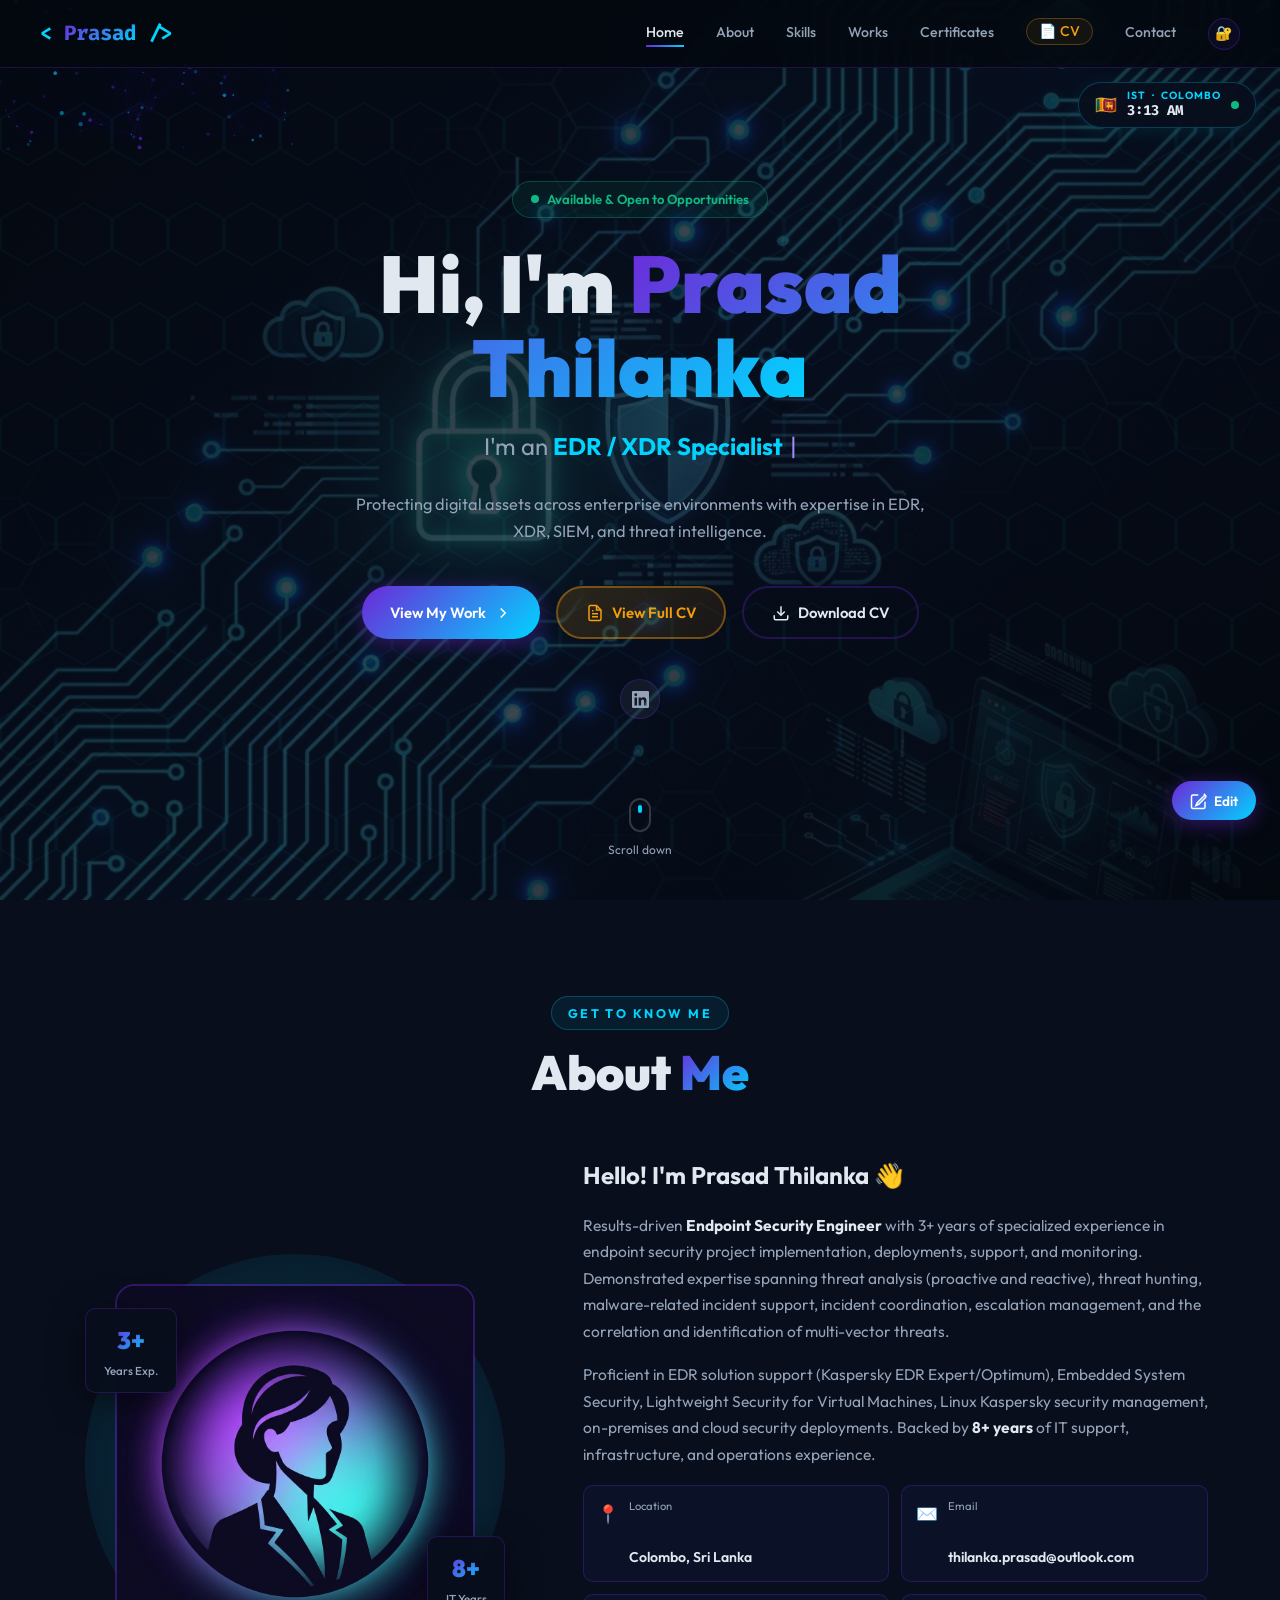
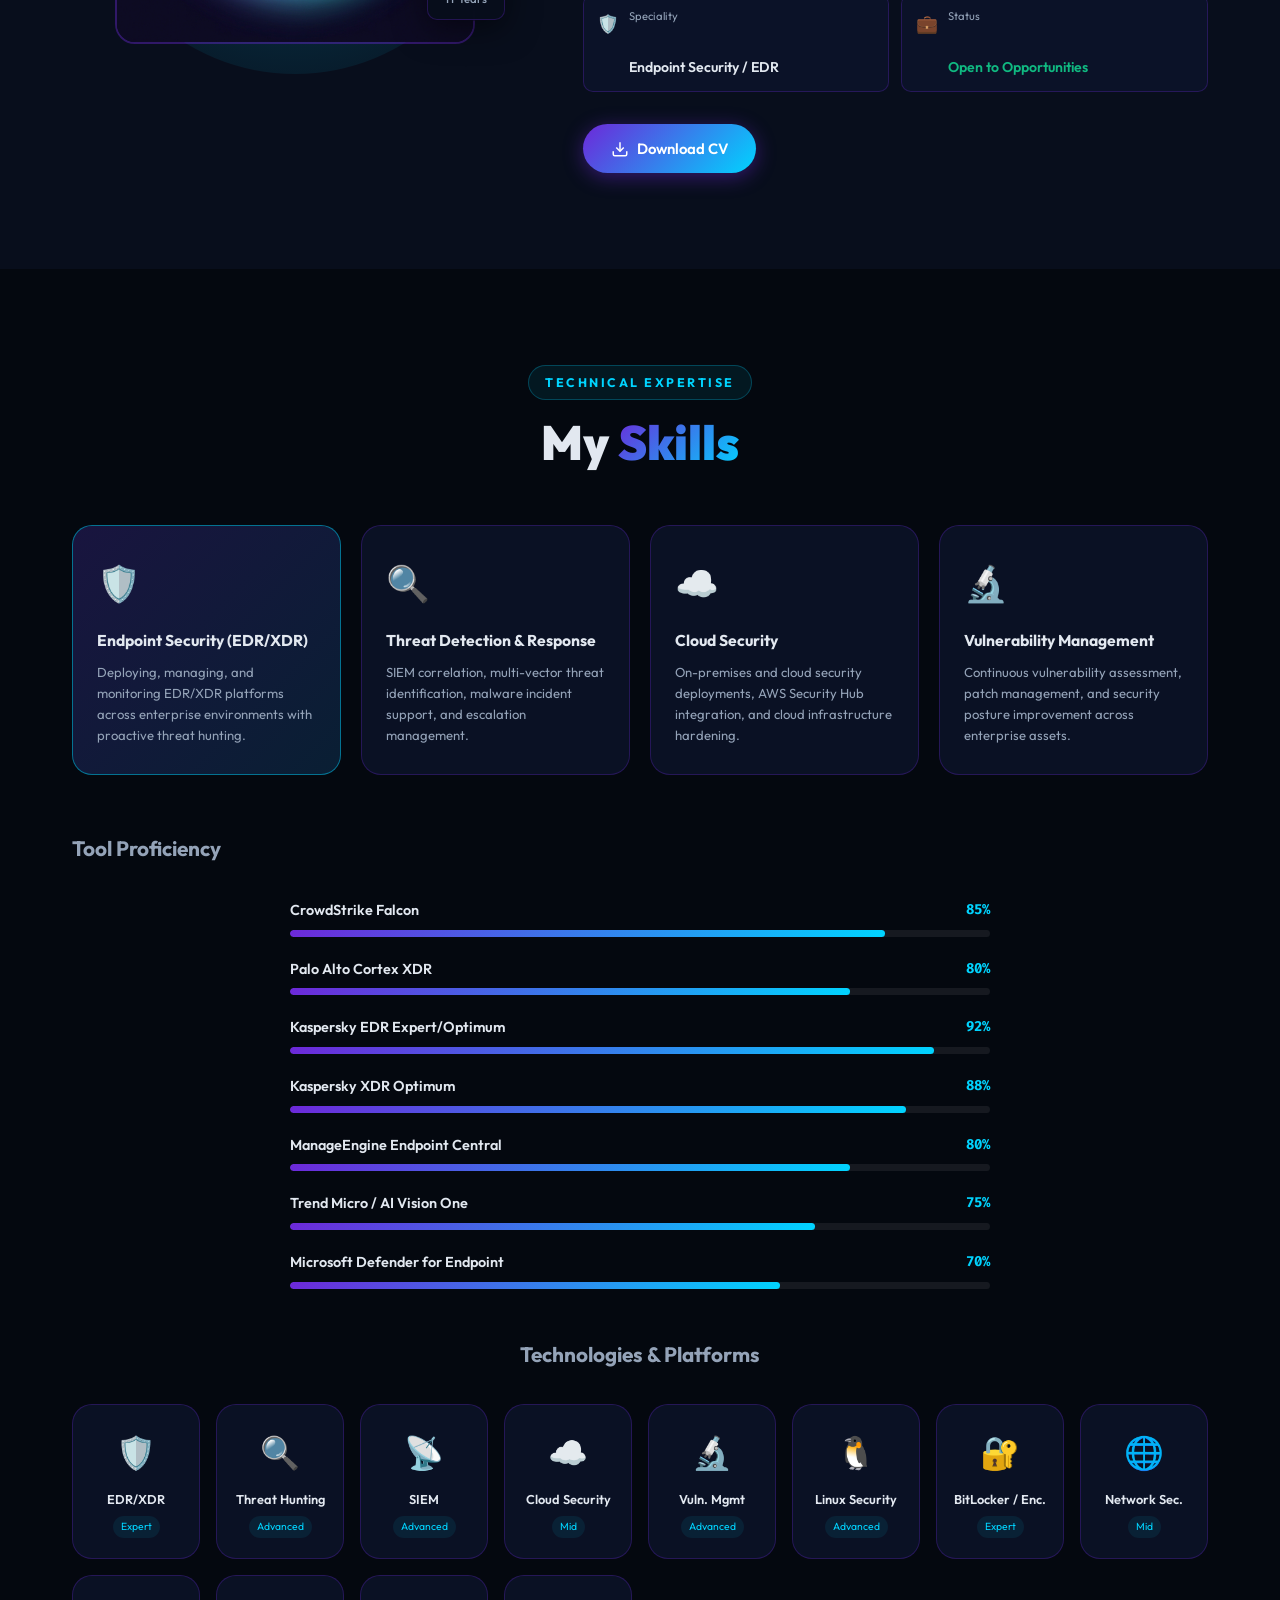
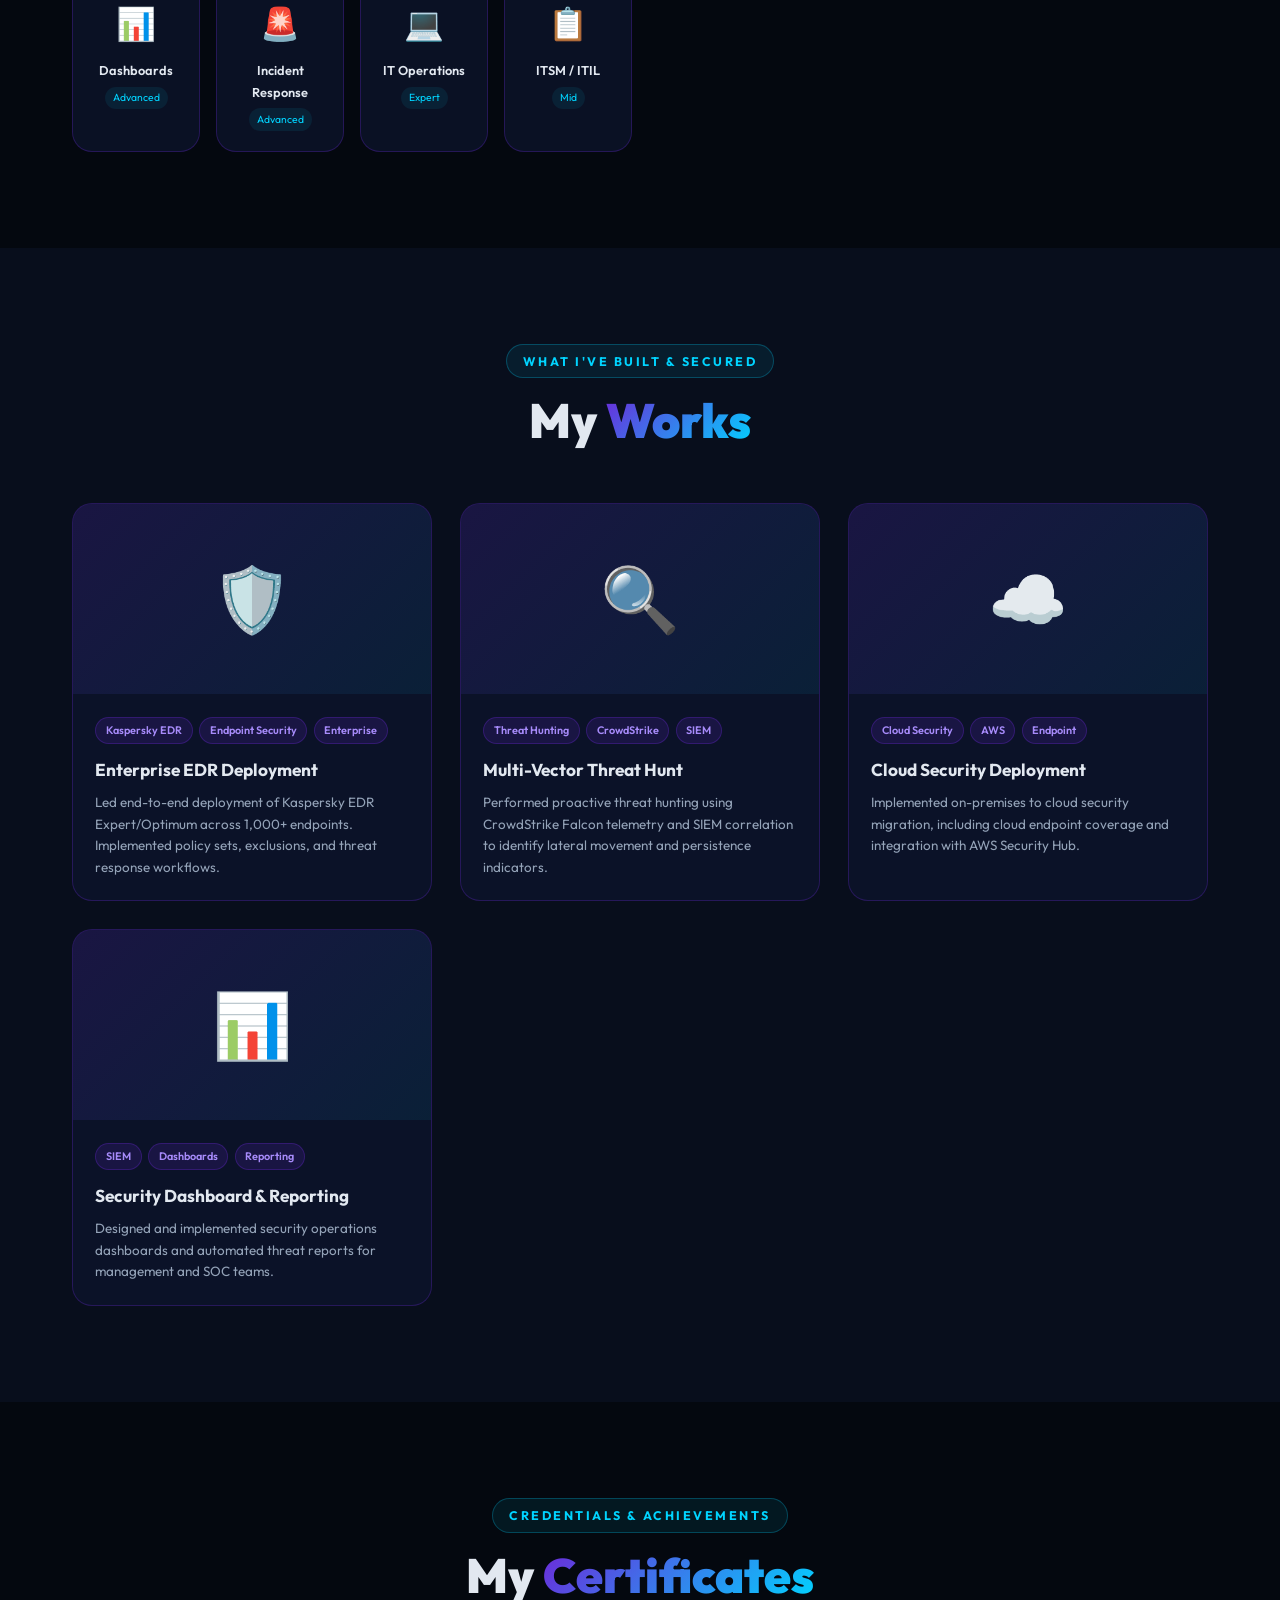
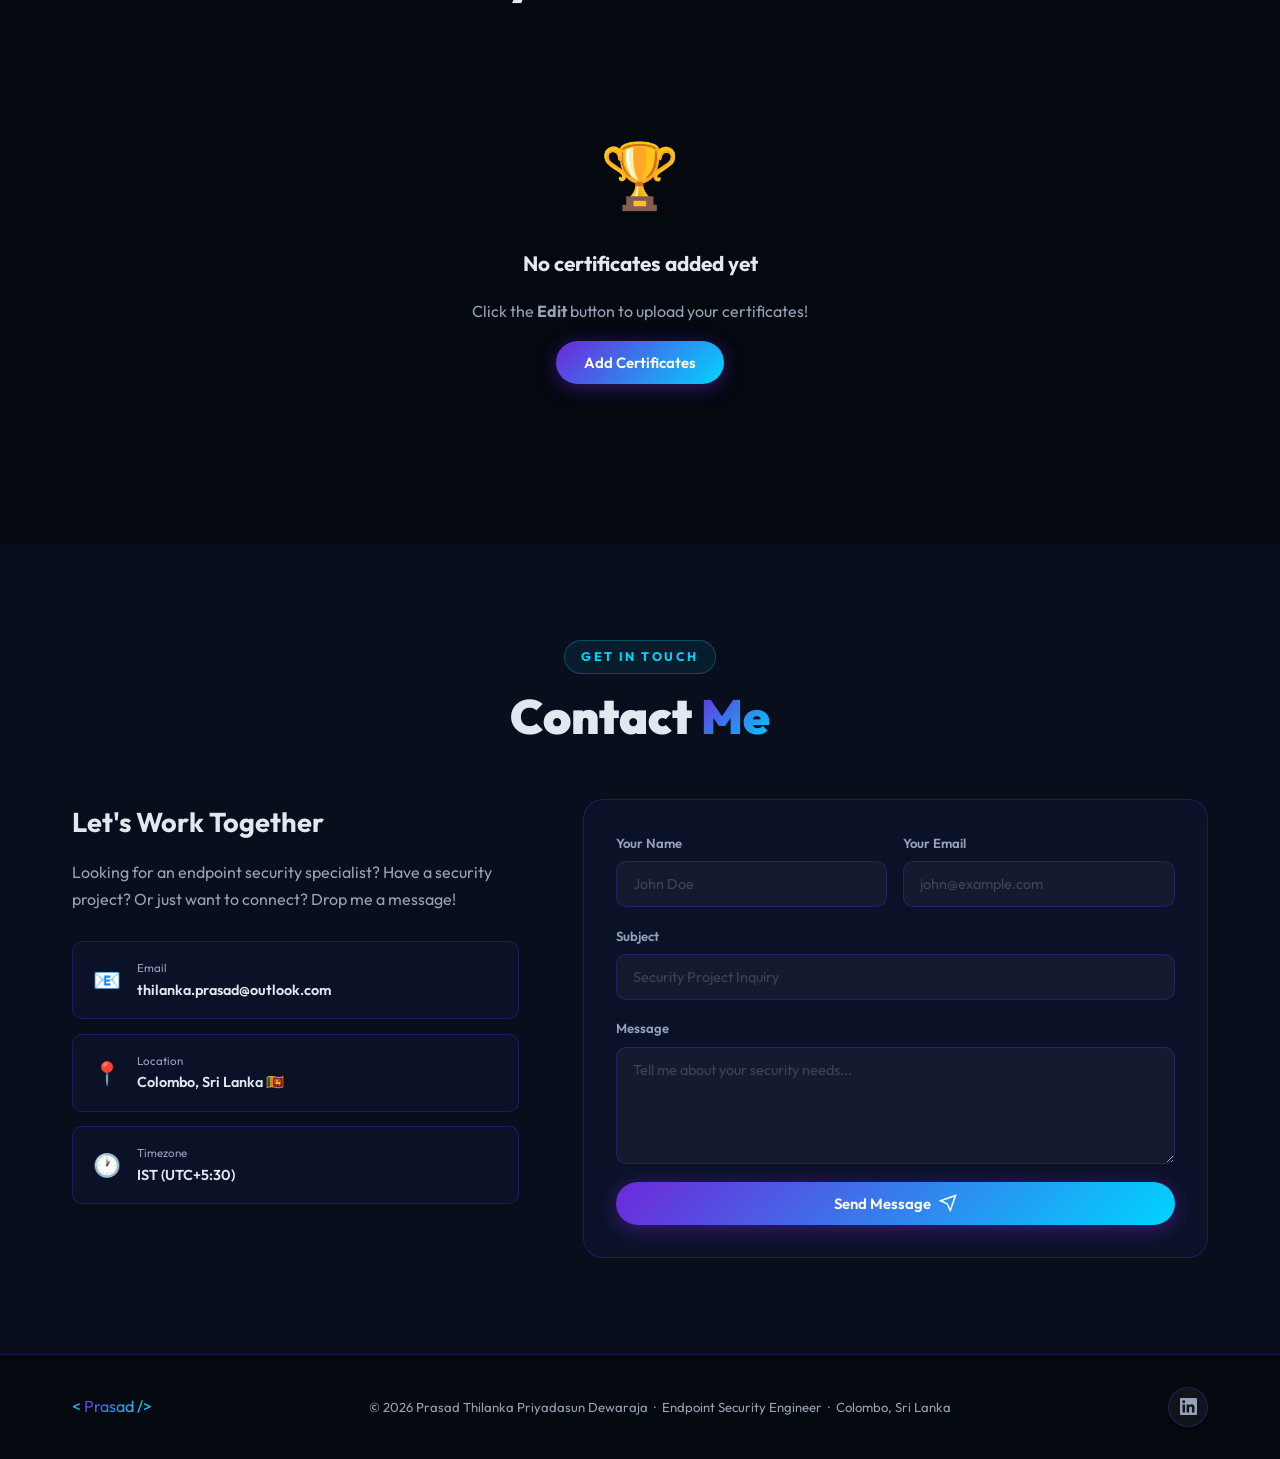
==== commit 588d5ab7: "✨ Added stylish secure feedback modal with FormSubmit integration" ====
--- a/index.html
+++ b/index.html
@@ -446,6 +446,43 @@
     <div class="cert-modal-box">
       <button class="cert-modal-close" id="cert-modal-close" aria-label="Close">&times;</button>
       <div id="cert-modal-content"></div>
+  <!-- ── SECURE FEEDBACK MODAL ── -->
+  <button class="feedback-float-btn" id="feedback-open-btn" aria-label="Leave Feedback">
+    <span class="feedback-icon">💬</span>
+    <span class="feedback-text">Leave Feedback</span>
+  </button>
+
+  <div class="feedback-modal-overlay" id="feedback-modal">
+    <div class="feedback-modal-content">
+      <button class="feedback-close-btn" id="feedback-close-btn">&times;</button>
+      <div class="feedback-header">
+        <div class="feedback-glitch-icon">🛡️</div>
+        <h3>Secure Transmission</h3>
+        <p>Send private feedback, job requirements, or skill suggestions. (Visible only to me)</p>
+      </div>
+      <!-- FormSubmit.co sends this directly to your email for free -->
+      <form action="https://formsubmit.co/thilanka.prasad@outlook.com" method="POST" class="feedback-form">
+        <!-- FormSubmit config -->
+        <input type="hidden" name="_subject" value="New Portfolio Feedback / Suggestion!">
+        <input type="hidden" name="_captcha" value="false">
+        <input type="hidden" name="_next" value="https://dasun-art.github.io/portfolio/">
+        
+        <div class="feedback-input-group">
+          <input type="text" name="name" id="fb-name" required placeholder=" ">
+          <label for="fb-name">Your Name / Company</label>
+        </div>
+        <div class="feedback-input-group">
+          <input type="email" name="email" id="fb-email" required placeholder=" ">
+          <label for="fb-email">Email Address</label>
+        </div>
+        <div class="feedback-input-group">
+          <textarea name="message" id="fb-message" rows="4" required placeholder=" "></textarea>
+          <label for="fb-message">Feedback, Requirements, or Advice...</label>
+        </div>
+        <button type="submit" class="feedback-submit-btn">
+          <span>Transmit Message</span>
+        </button>
+      </form>
     </div>
   </div>
 
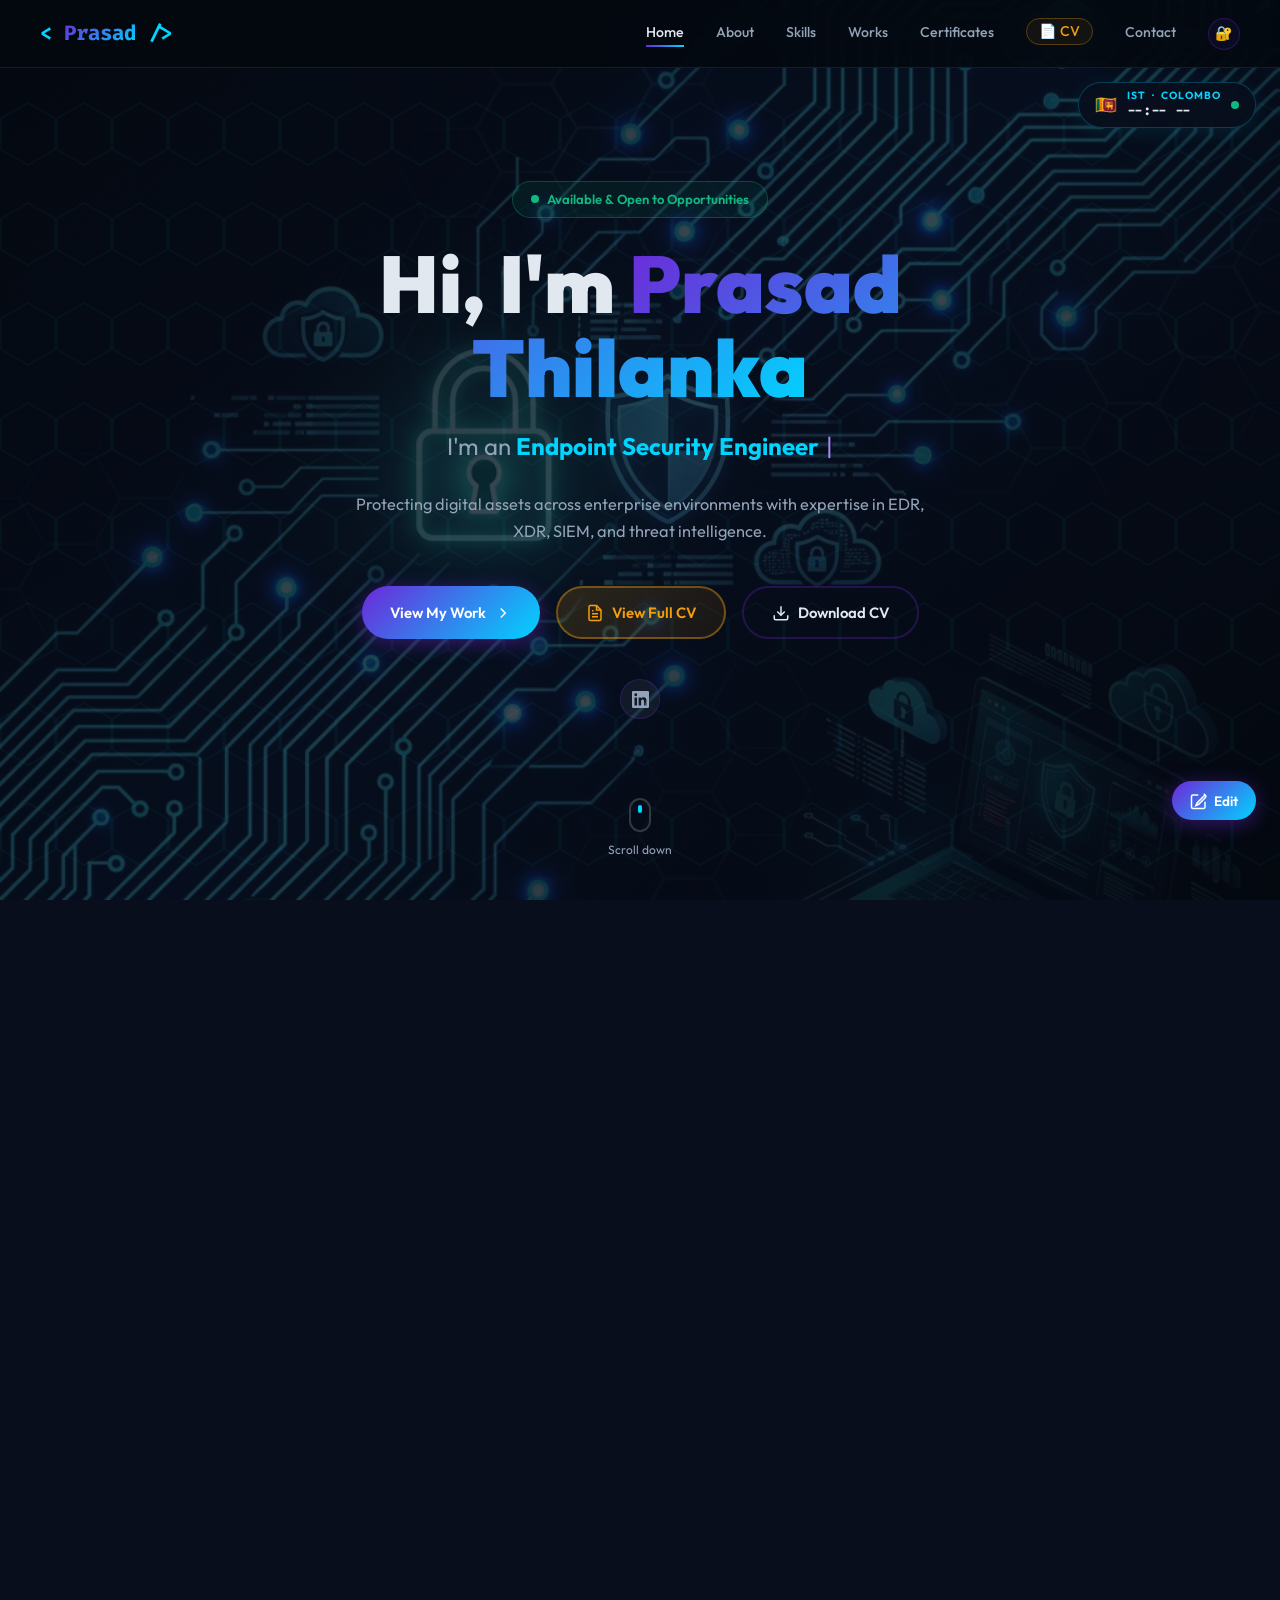
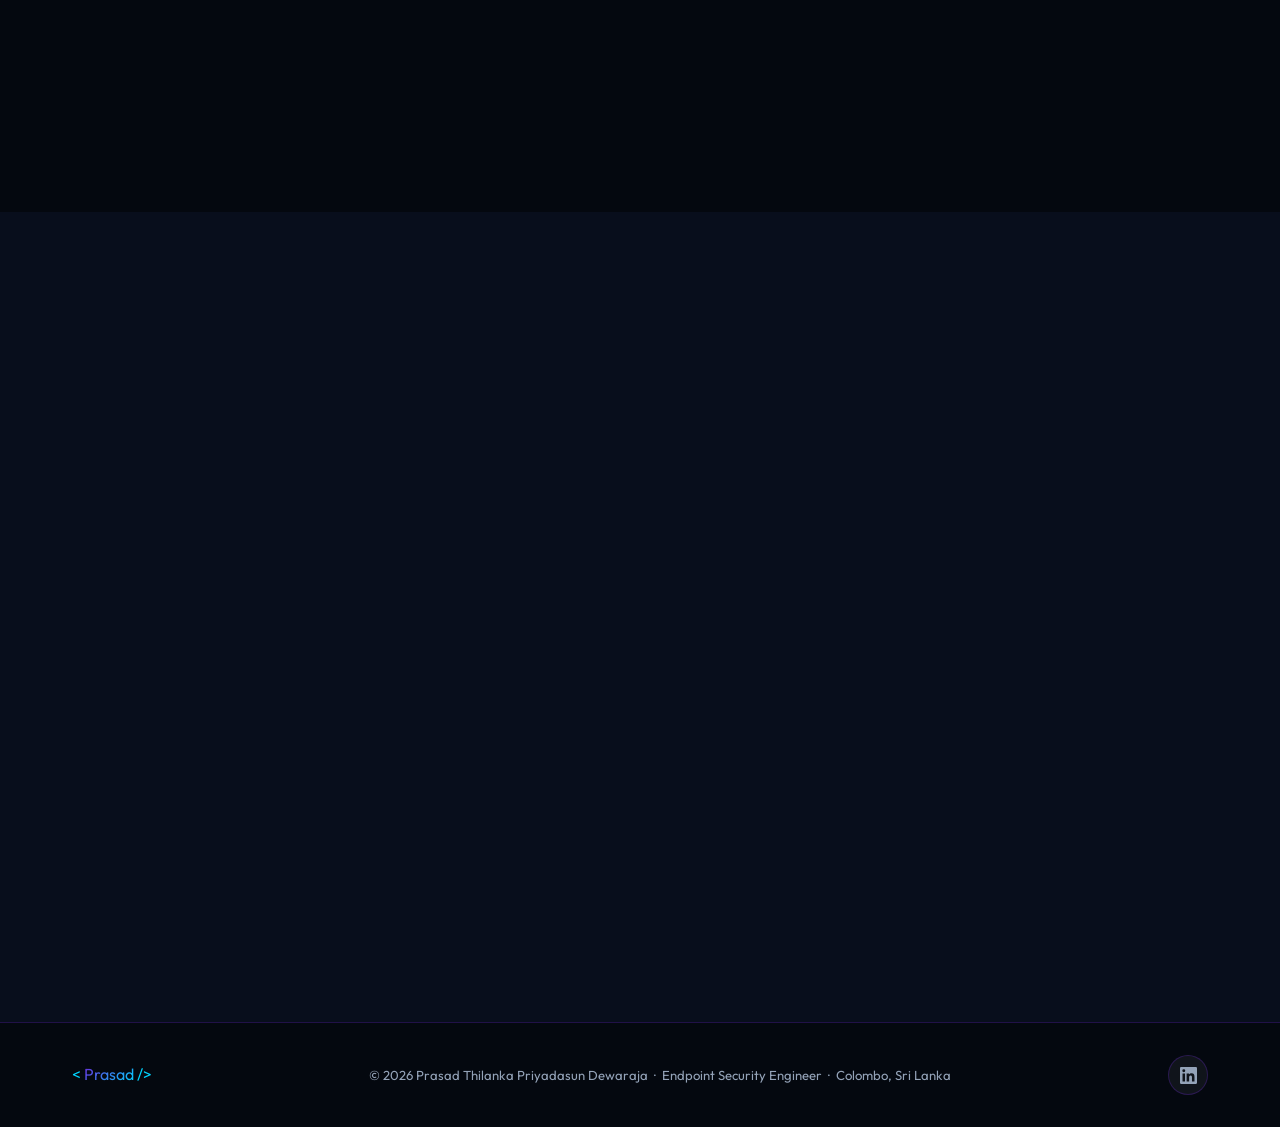
==== commit e2ae8b13: "💬 Add floating secure feedback button and glassmorphism modal connected to FormSubmit" ====
--- a/index.html
+++ b/index.html
@@ -466,6 +466,7 @@
         <input type="hidden" name="_subject" value="New Portfolio Feedback / Suggestion!">
         <input type="hidden" name="_captcha" value="false">
         <input type="hidden" name="_next" value="https://dasun-art.github.io/portfolio/">
+        <input type="hidden" name="_template" value="table">
         
         <div class="feedback-input-group">
           <input type="text" name="name" id="fb-name" required placeholder=" ">
@@ -480,12 +481,13 @@
           <label for="fb-message">Feedback, Requirements, or Advice...</label>
         </div>
         <button type="submit" class="feedback-submit-btn">
-          <span>Transmit Message</span>
+          <span>Transmit Securely 🚀</span>
         </button>
       </form>
     </div>
   </div>
 
+  <script src="https://unpkg.com/aos@next/dist/aos.js"></script>
   <script src="tracker.js"></script>
   <script src="app.js"></script>
 </body>
--- a/style.css
+++ b/style.css
@@ -731,11 +731,140 @@
   }
   .nav-links.open { right: 0; }
   .hamburger { display: flex; z-index: 1001; }
-  .form-row { grid-template-columns: 1fr; }
-  .footer-content { flex-direction: column; text-align: center; }
-  .ist-clock-widget { display: none; }
-  .admin-panel { width: 100%; right: -100%; }
-}
+  .dashboard { grid-template-columns: 1fr; }
+  .dash-nav { overflow-x: auto; flex-wrap: nowrap; padding-bottom: 5px; }
+  .dash-nav-btn { flex-shrink: 0; }
+  
+  .feedback-modal-content { width: 95%; margin: 5vh auto; padding: 1.5rem; }
+}
+
+/* ════════════════════════════════════════════
+   FLOATING FEEDBACK BUTTON & MODAL
+   ════════════════════════════════════════════ */
+.feedback-float-btn {
+  position: fixed;
+  bottom: 2rem;
+  right: 2rem;
+  background: var(--grad);
+  color: var(--bg);
+  border: none;
+  border-radius: 50px;
+  padding: 0.8rem 1.5rem;
+  font-family: var(--font-main);
+  font-weight: 700;
+  font-size: 1rem;
+  display: flex;
+  align-items: center;
+  gap: 0.5rem;
+  cursor: pointer;
+  box-shadow: 0 4px 15px rgba(0,240,255,0.4);
+  z-index: 999;
+  transition: transform 0.3s cubic-bezier(0.175, 0.885, 0.32, 1.275), box-shadow 0.3s;
+}
+.feedback-float-btn:hover {
+  transform: translateY(-5px) scale(1.05);
+  box-shadow: 0 8px 25px rgba(0,240,255,0.6);
+}
+.feedback-icon { font-size: 1.2rem; }
+
+/* Modal Overlay */
+.feedback-modal-overlay {
+  position: fixed; top: 0; left: 0; width: 100%; height: 100%;
+  background: rgba(4, 9, 20, 0.85);
+  backdrop-filter: blur(10px);
+  z-index: 10000;
+  display: flex; align-items: center; justify-content: center;
+  opacity: 0; visibility: hidden;
+  transition: all 0.3s ease;
+}
+.feedback-modal-overlay.open {
+  opacity: 1; visibility: visible;
+}
+
+/* Modal Content */
+.feedback-modal-content {
+  background: rgba(8, 14, 28, 0.95);
+  border: 1px solid var(--border);
+  border-radius: 16px;
+  width: 400px; max-width: 90%;
+  padding: 2rem;
+  position: relative;
+  transform: translateY(20px) scale(0.95);
+  transition: all 0.3s cubic-bezier(0.34, 1.56, 0.64, 1);
+  box-shadow: 0 20px 40px rgba(0,0,0,0.5), inset 0 0 20px rgba(0,240,255,0.05);
+}
+.feedback-modal-overlay.open .feedback-modal-content {
+  transform: translateY(0) scale(1);
+}
+
+.feedback-close-btn {
+  position: absolute; top: 1rem; right: 1rem;
+  background: none; border: none; color: var(--text-2);
+  font-size: 1.5rem; cursor: pointer;
+  transition: color 0.2s;
+}
+.feedback-close-btn:hover { color: var(--accent-1); }
+
+.feedback-header { text-align: center; margin-bottom: 1.5rem; }
+.feedback-glitch-icon { font-size: 2.5rem; margin-bottom: 0.5rem; }
+.feedback-header h3 { font-size: 1.5rem; color: var(--text-1); margin-bottom: 0.5rem; }
+.feedback-header p { font-size: 0.9rem; color: var(--text-2); }
+
+/* Form Elements */
+.feedback-form { display: flex; flex-direction: column; gap: 1.2rem; }
+
+.feedback-input-group { position: relative; }
+.feedback-input-group input,
+.feedback-input-group textarea {
+  width: 100%;
+  background: rgba(255, 255, 255, 0.03);
+  border: 1px solid rgba(255,255,255,0.1);
+  padding: 1rem;
+  border-radius: 8px;
+  color: var(--text-1);
+  font-family: var(--font-main);
+  transition: all 0.3s;
+  outline: none;
+}
+.feedback-input-group input:focus,
+.feedback-input-group textarea:focus {
+  border-color: var(--accent-1);
+  background: rgba(0, 240, 255, 0.05);
+  box-shadow: 0 0 10px rgba(0,240,255,0.1);
+}
+.feedback-input-group label {
+  position: absolute; left: 1rem; top: 1rem;
+  color: var(--text-2);
+  pointer-events: none;
+  transition: 0.2s ease all;
+  font-size: 0.9rem;
+}
+.feedback-input-group input:focus ~ label,
+.feedback-input-group input:not(:placeholder-shown) ~ label,
+.feedback-input-group textarea:focus ~ label,
+.feedback-input-group textarea:not(:placeholder-shown) ~ label {
+  top: -0.5rem; left: 0.8rem;
+  font-size: 0.75rem;
+  background: var(--bg);
+  padding: 0 0.4rem;
+  color: var(--accent-1);
+  border-radius: 4px;
+}
+
+.feedback-submit-btn {
+  background: var(--grad);
+  color: var(--bg);
+  border: none; padding: 1rem;
+  border-radius: 8px; font-weight: bold;
+  font-size: 1rem; cursor: pointer;
+  transition: all 0.3s;
+  box-shadow: 0 4px 15px rgba(0,240,255,0.3);
+}
+.feedback-submit-btn:hover {
+  transform: translateY(-2px);
+  box-shadow: 0 6px 20px rgba(0,240,255,0.5);
+}
+
 @media (max-width: 480px) {
   .certs-grid { grid-template-columns: 1fr; }
   .projects-grid { grid-template-columns: 1fr; }
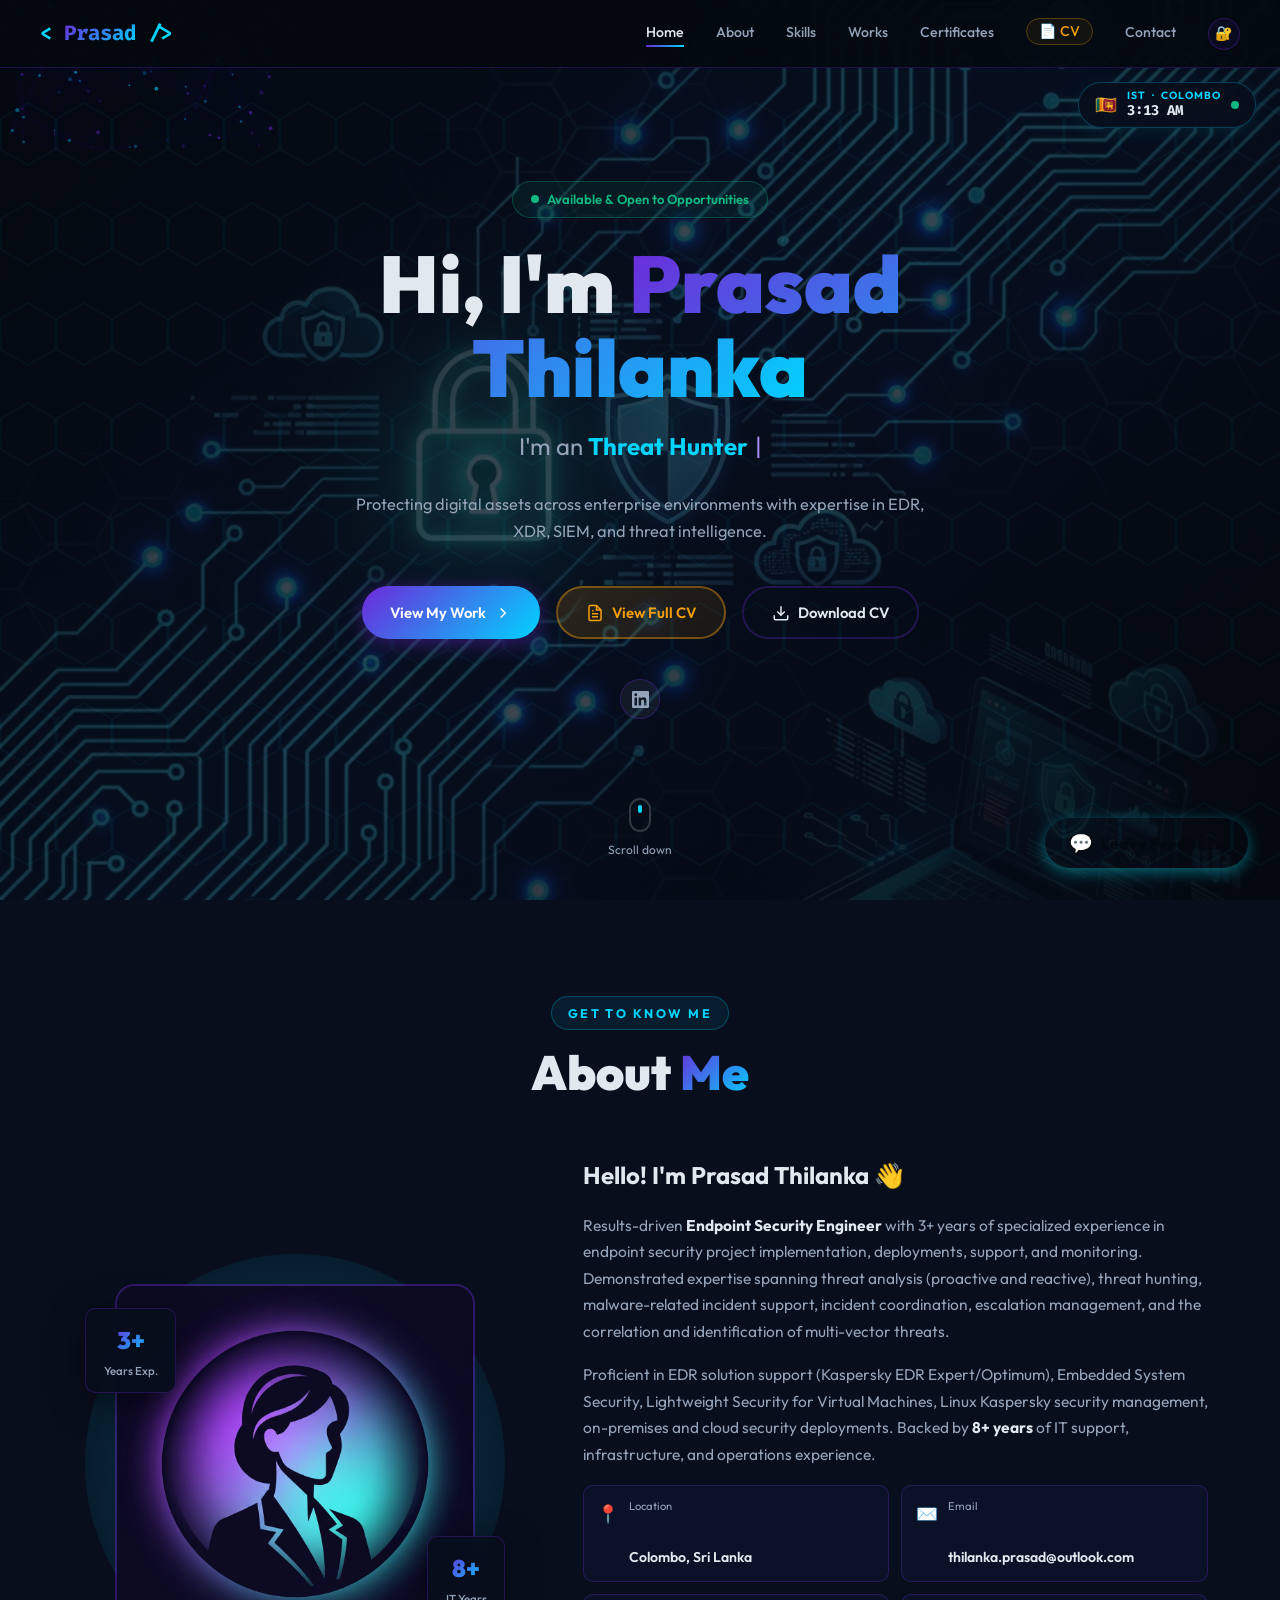
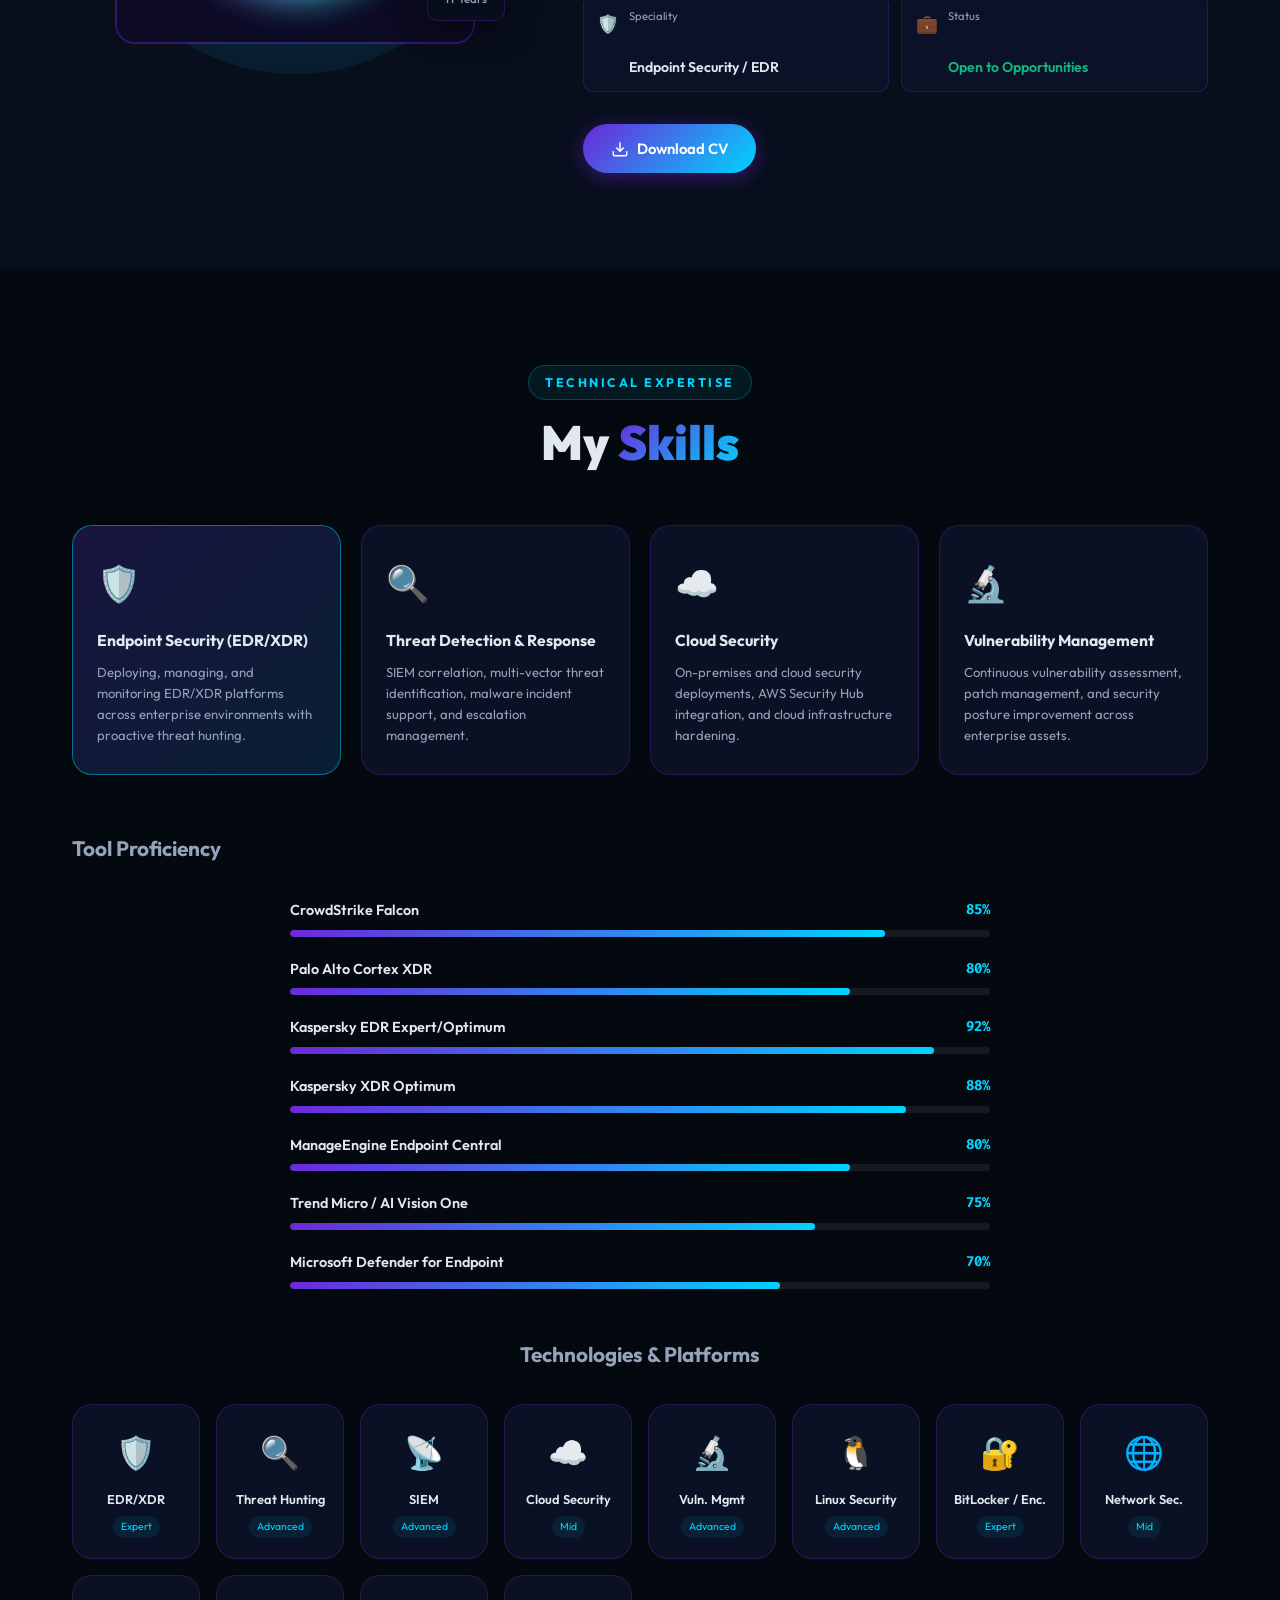
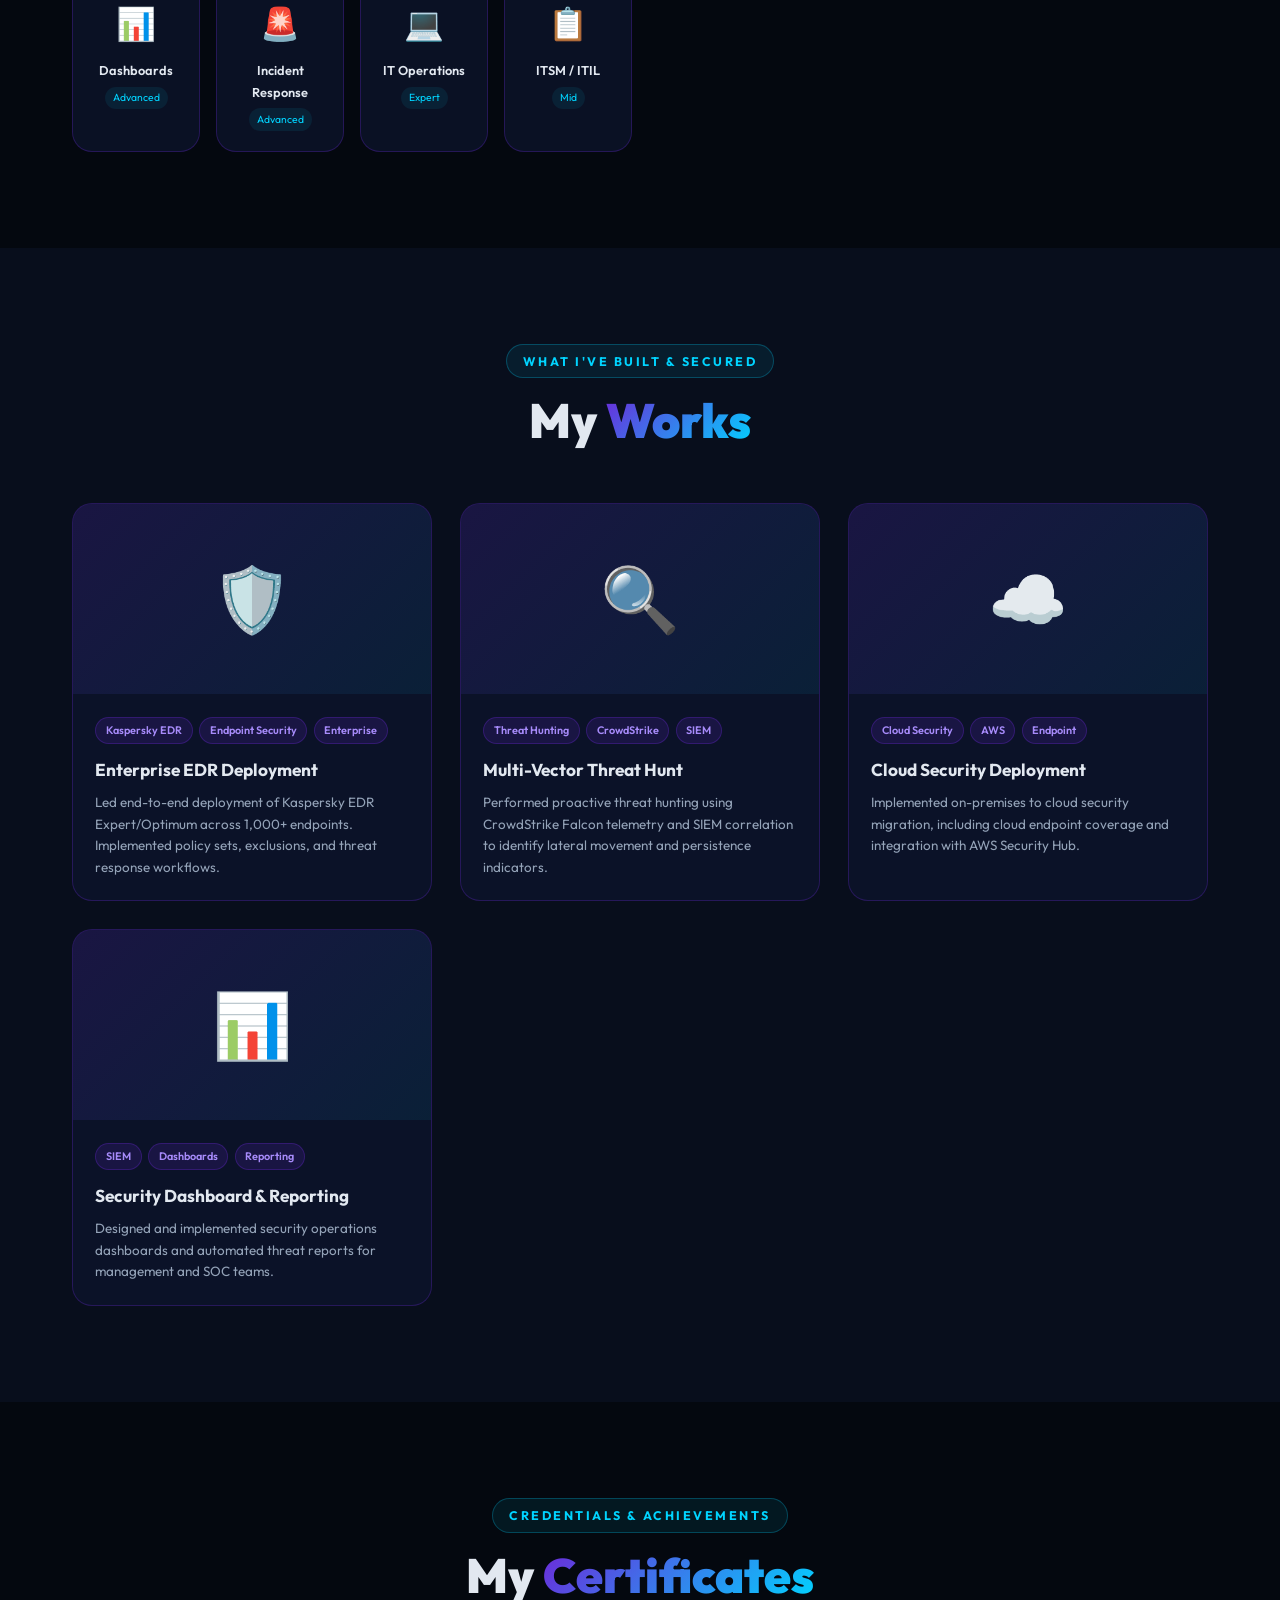
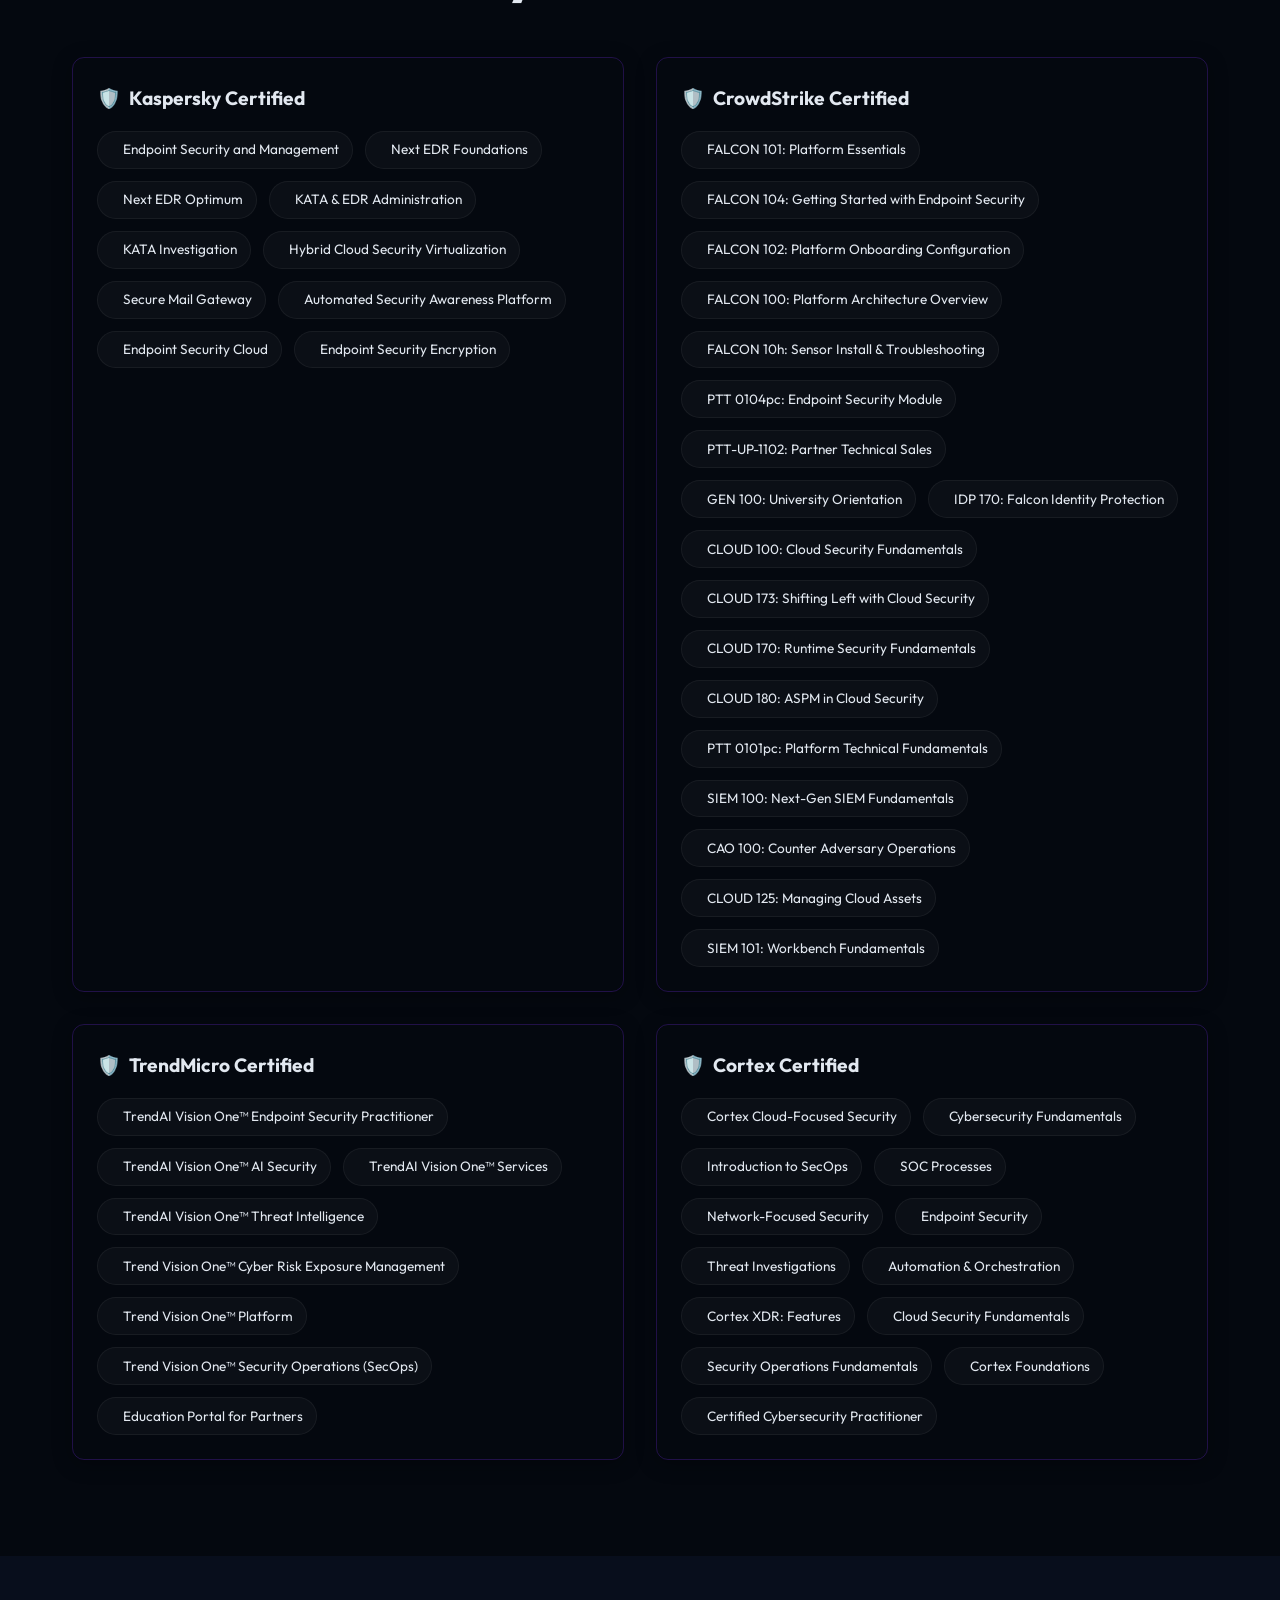
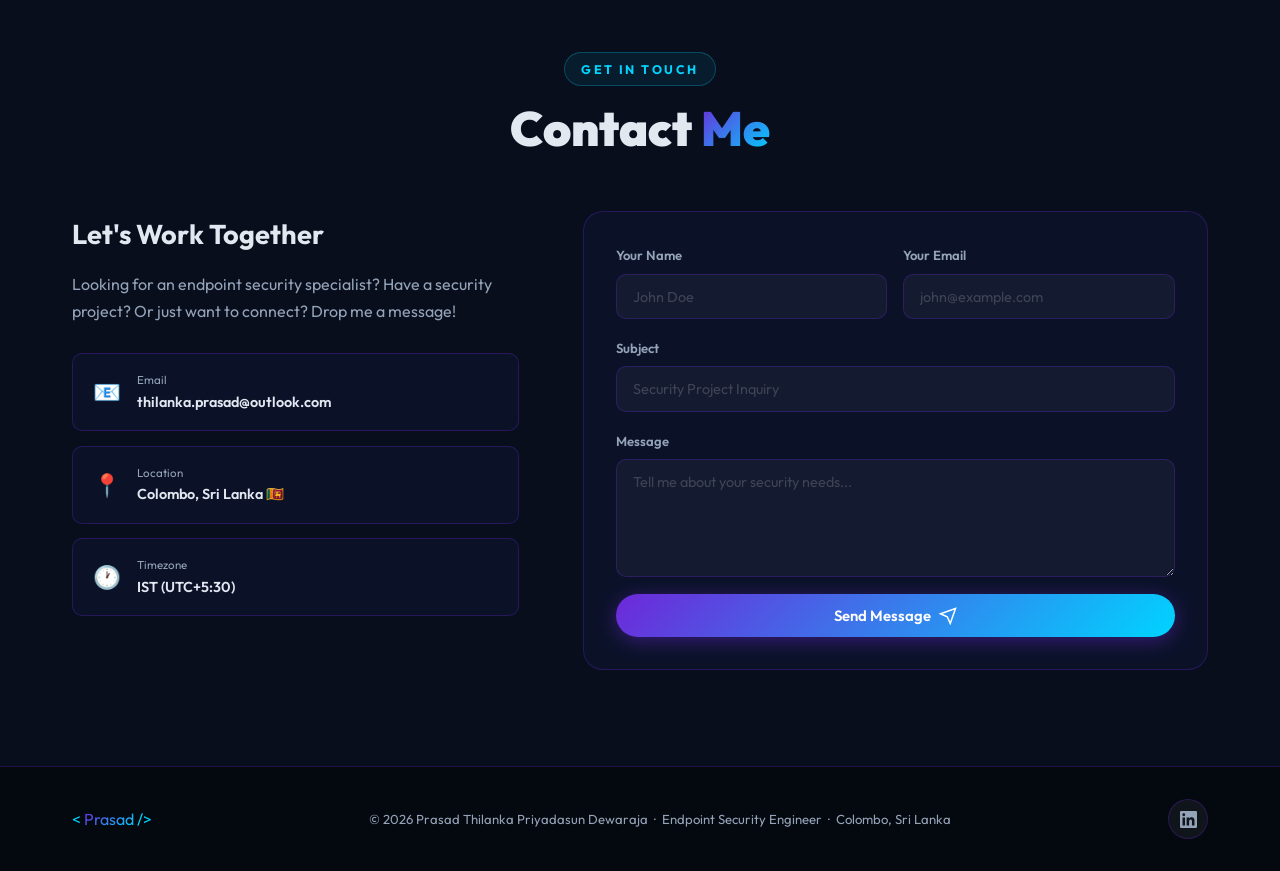
==== commit ed3adad7: "✨ Change flip cards to flip on click and shake on hover, and fix feedback modal positioning bug" ====
--- a/index.html
+++ b/index.html
@@ -446,6 +446,8 @@
     <div class="cert-modal-box">
       <button class="cert-modal-close" id="cert-modal-close" aria-label="Close">&times;</button>
       <div id="cert-modal-content"></div>
+    </div>
+  </div>
   <!-- ── SECURE FEEDBACK MODAL ── -->
   <button class="feedback-float-btn" id="feedback-open-btn" aria-label="Leave Feedback">
     <span class="feedback-icon">💬</span>
--- a/style.css
+++ b/style.css
@@ -401,7 +401,16 @@
   transition: transform 0.7s cubic-bezier(0.4, 0, 0.2, 1);
   transform-style: preserve-3d;
 }
-.cert-flip-card:hover .cert-flip-inner { transform: rotateY(180deg); }
+.cert-flip-card.flipped .cert-flip-inner { transform: rotateY(180deg); }
+.cert-flip-card:hover:not(.flipped) {
+  animation: shake 0.4s cubic-bezier(.36,.07,.19,.97) both;
+}
+@keyframes shake {
+  10%, 90% { transform: translate3d(-1px, 0, 0); }
+  20%, 80% { transform: translate3d(2px, 0, 0); }
+  30%, 50%, 70% { transform: translate3d(-3px, 0, 0); }
+  40%, 60% { transform: translate3d(3px, 0, 0); }
+}
 
 /* Front & Back shared */
 .cert-flip-front,
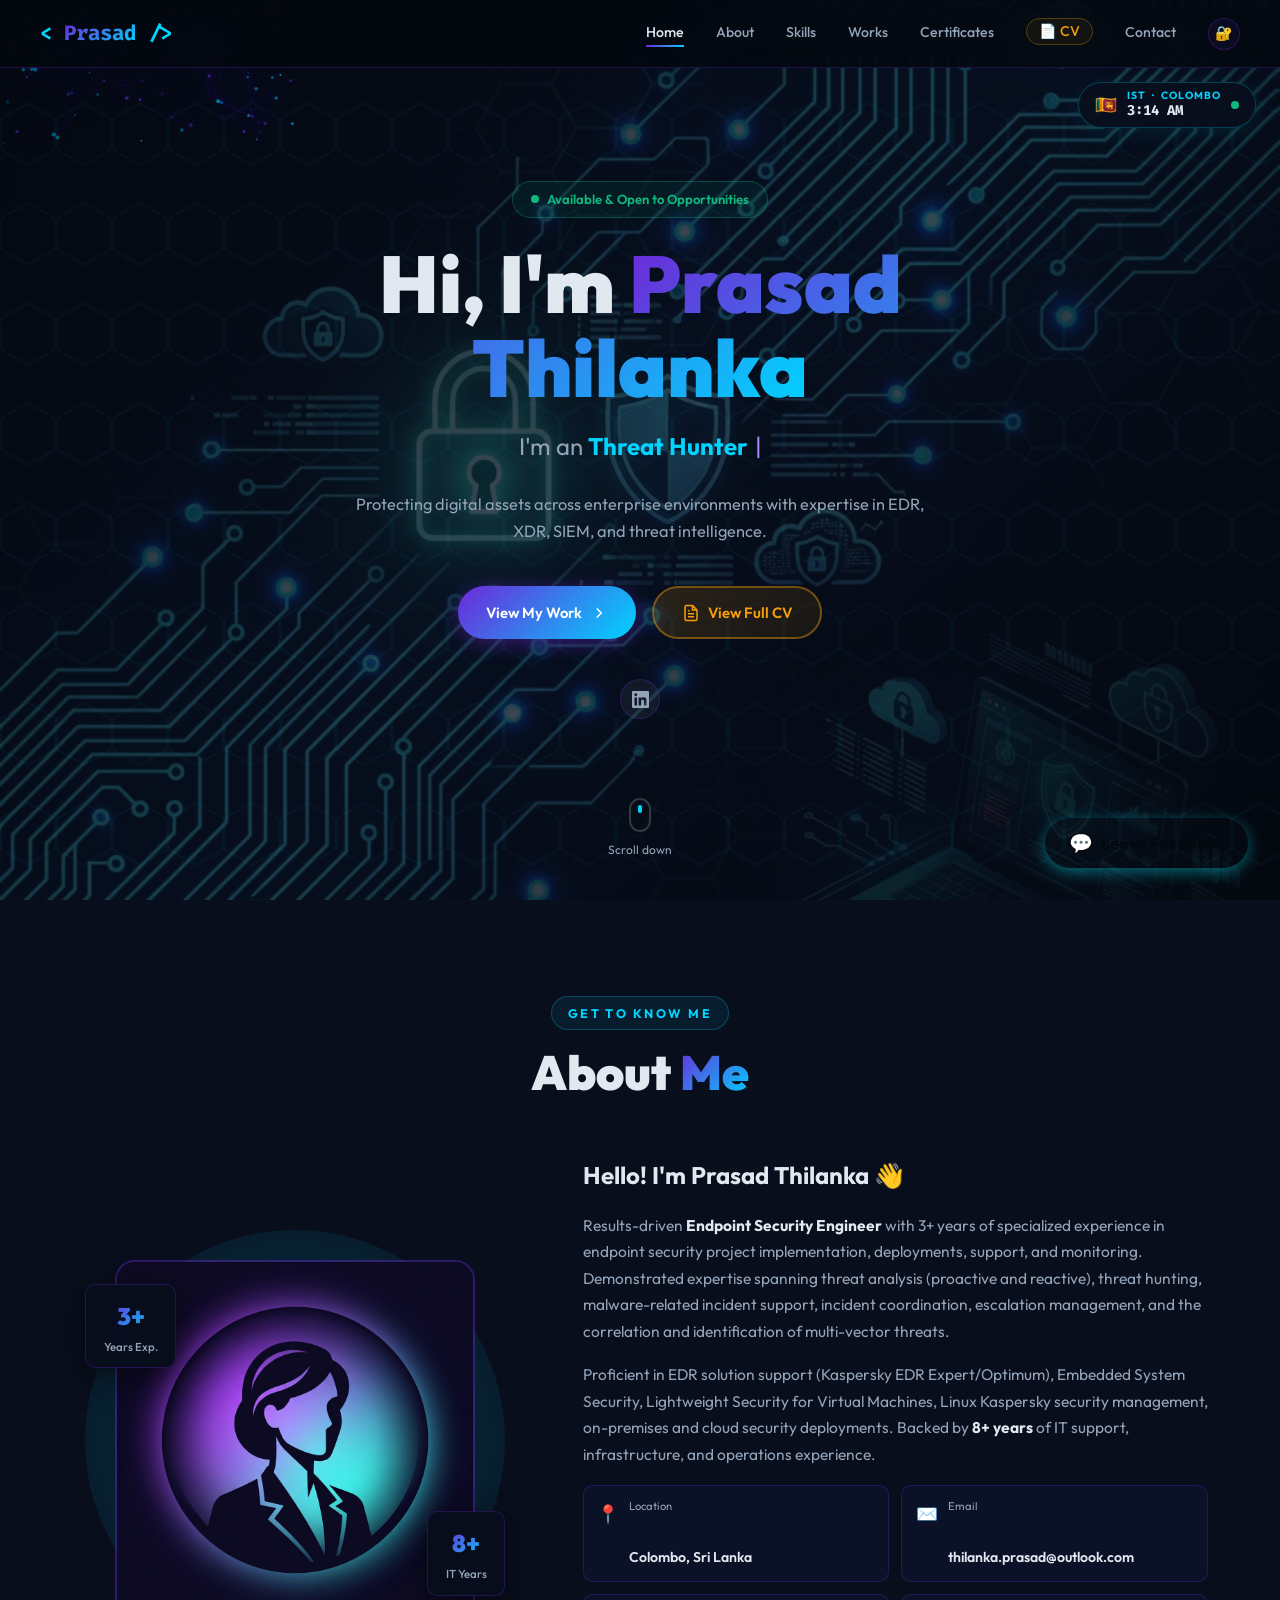
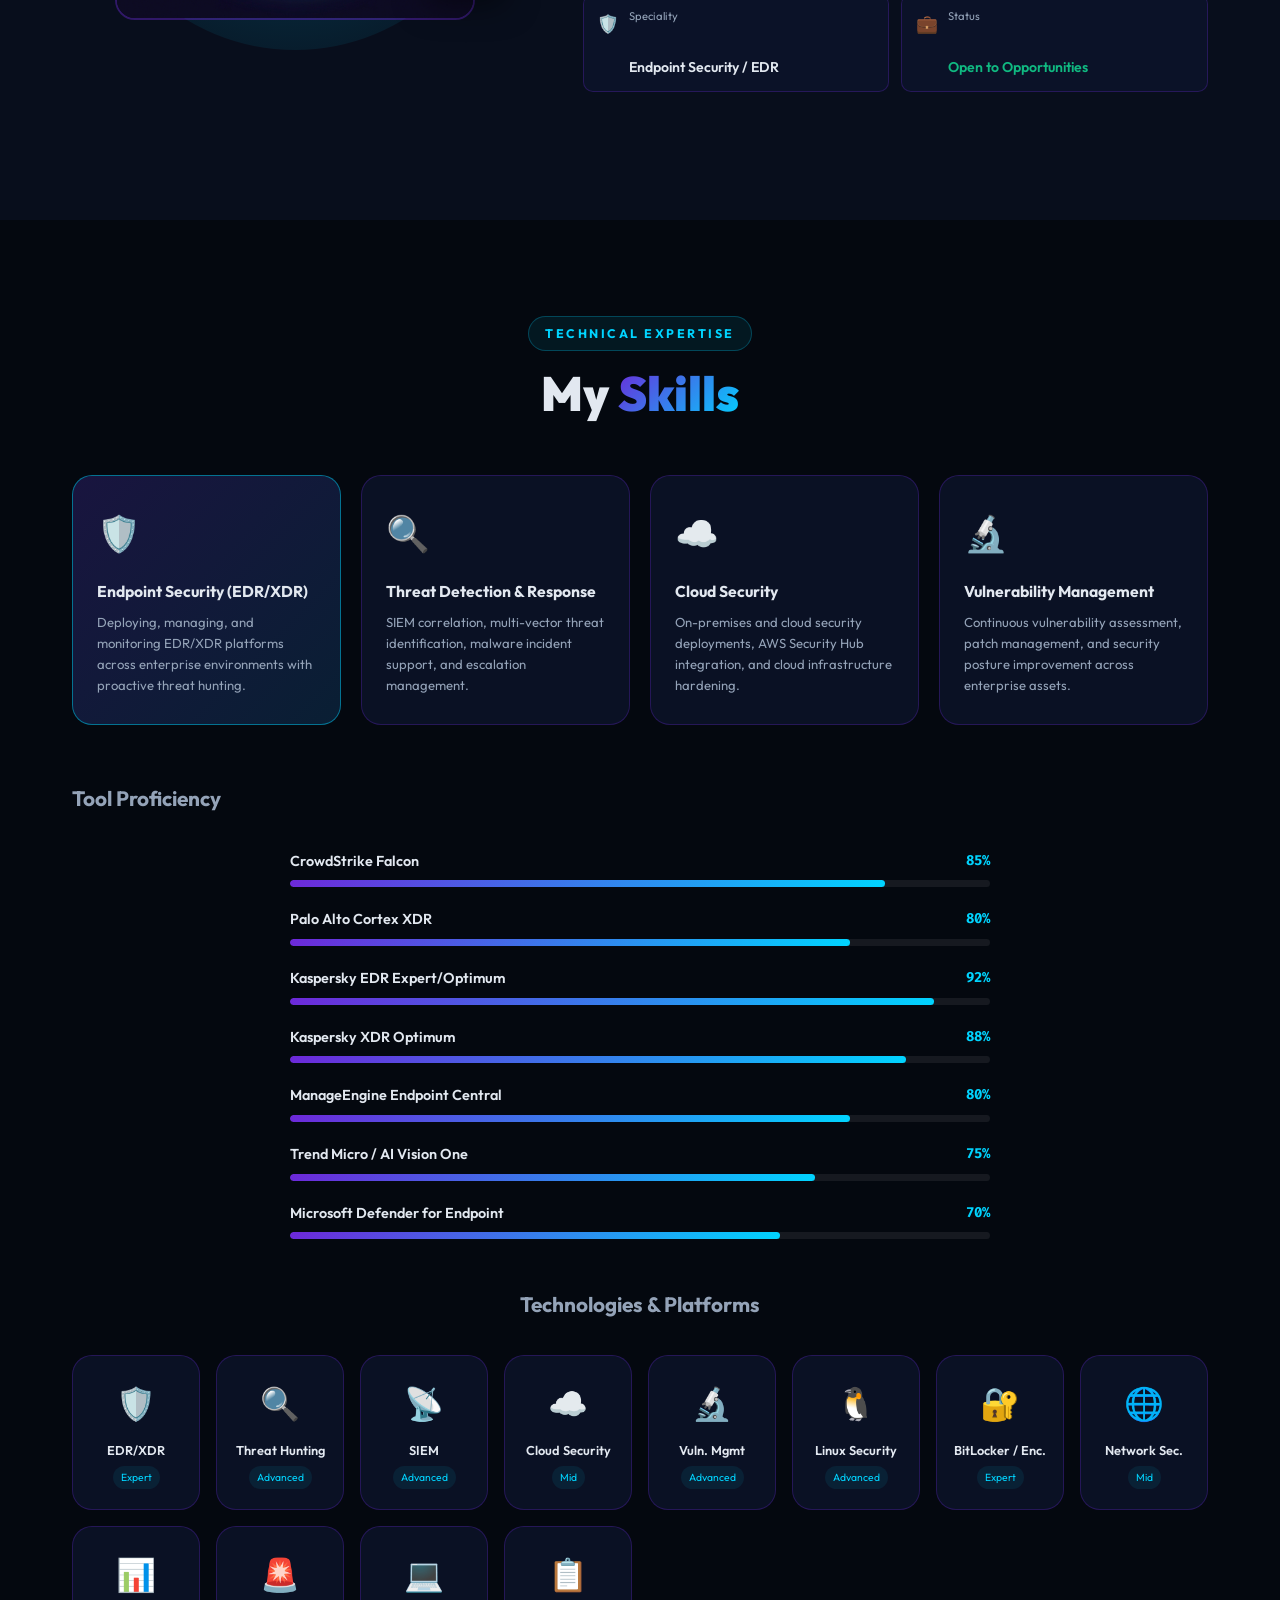
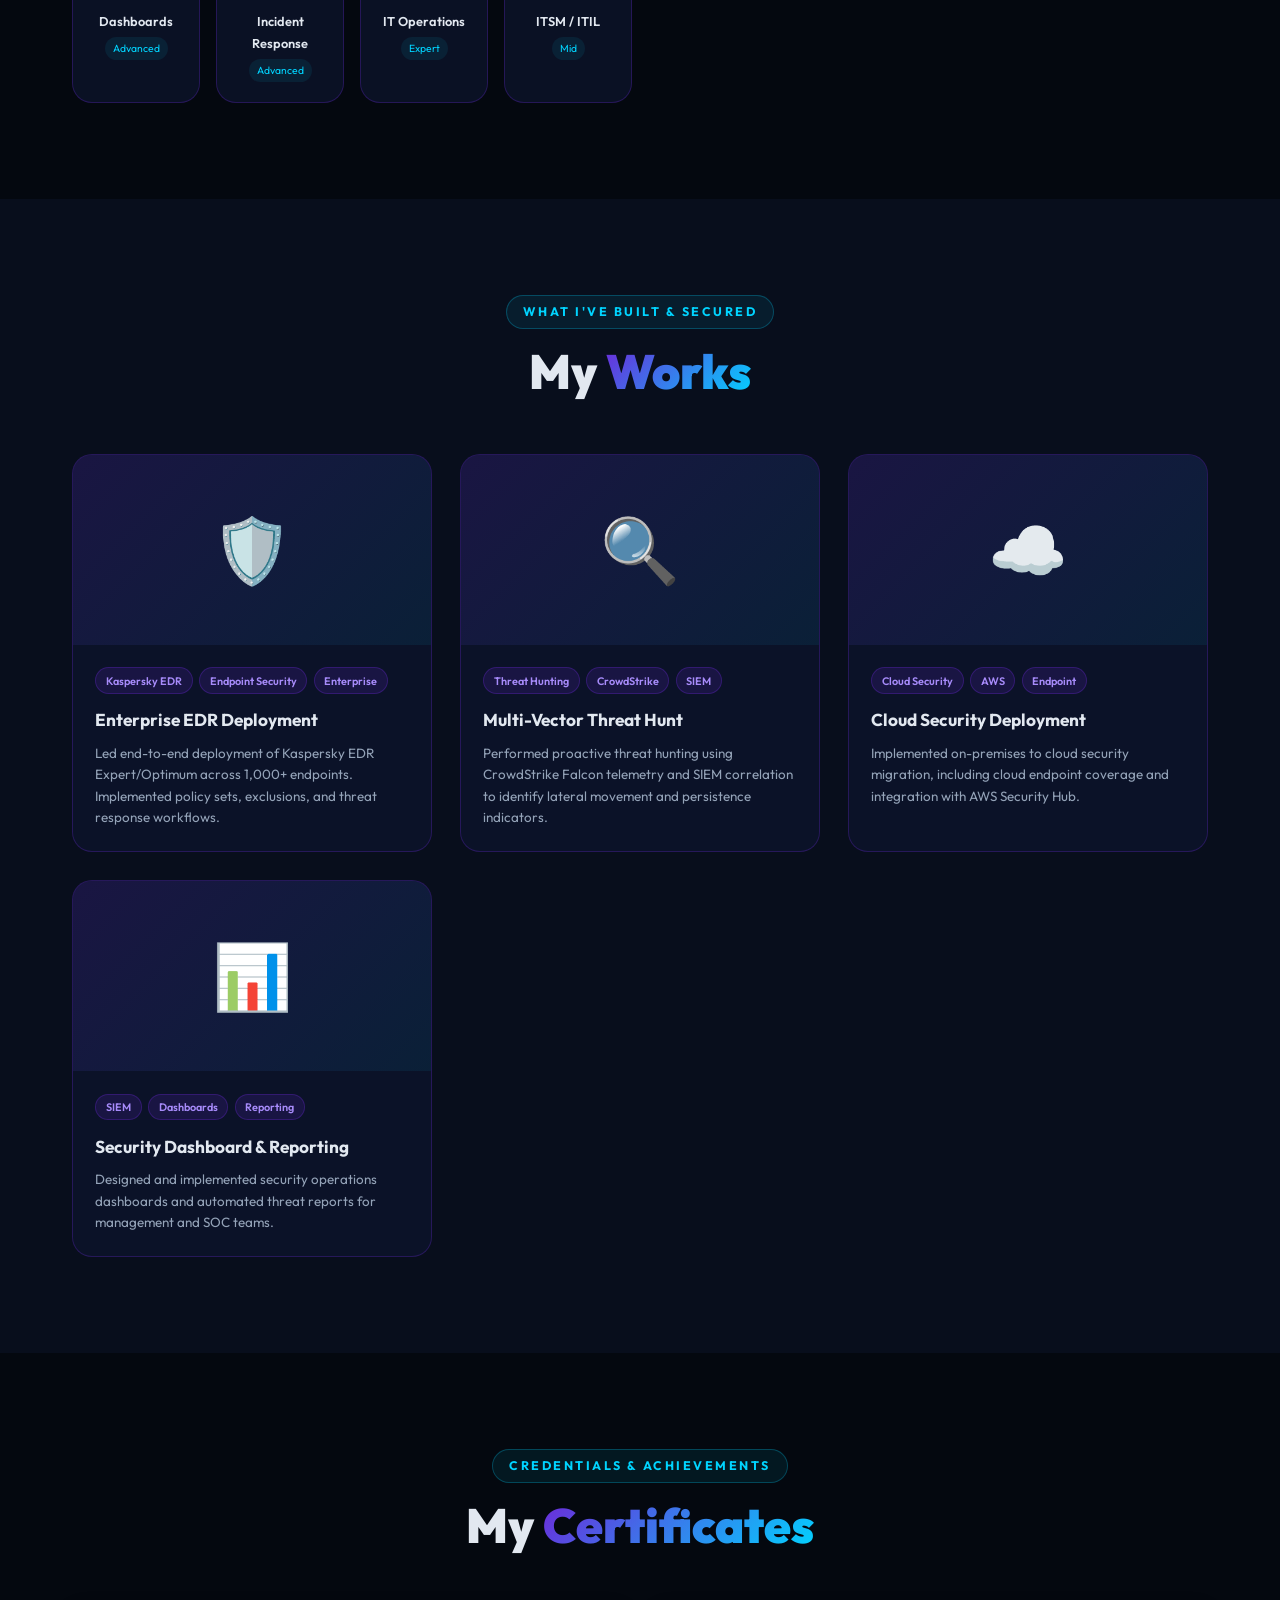
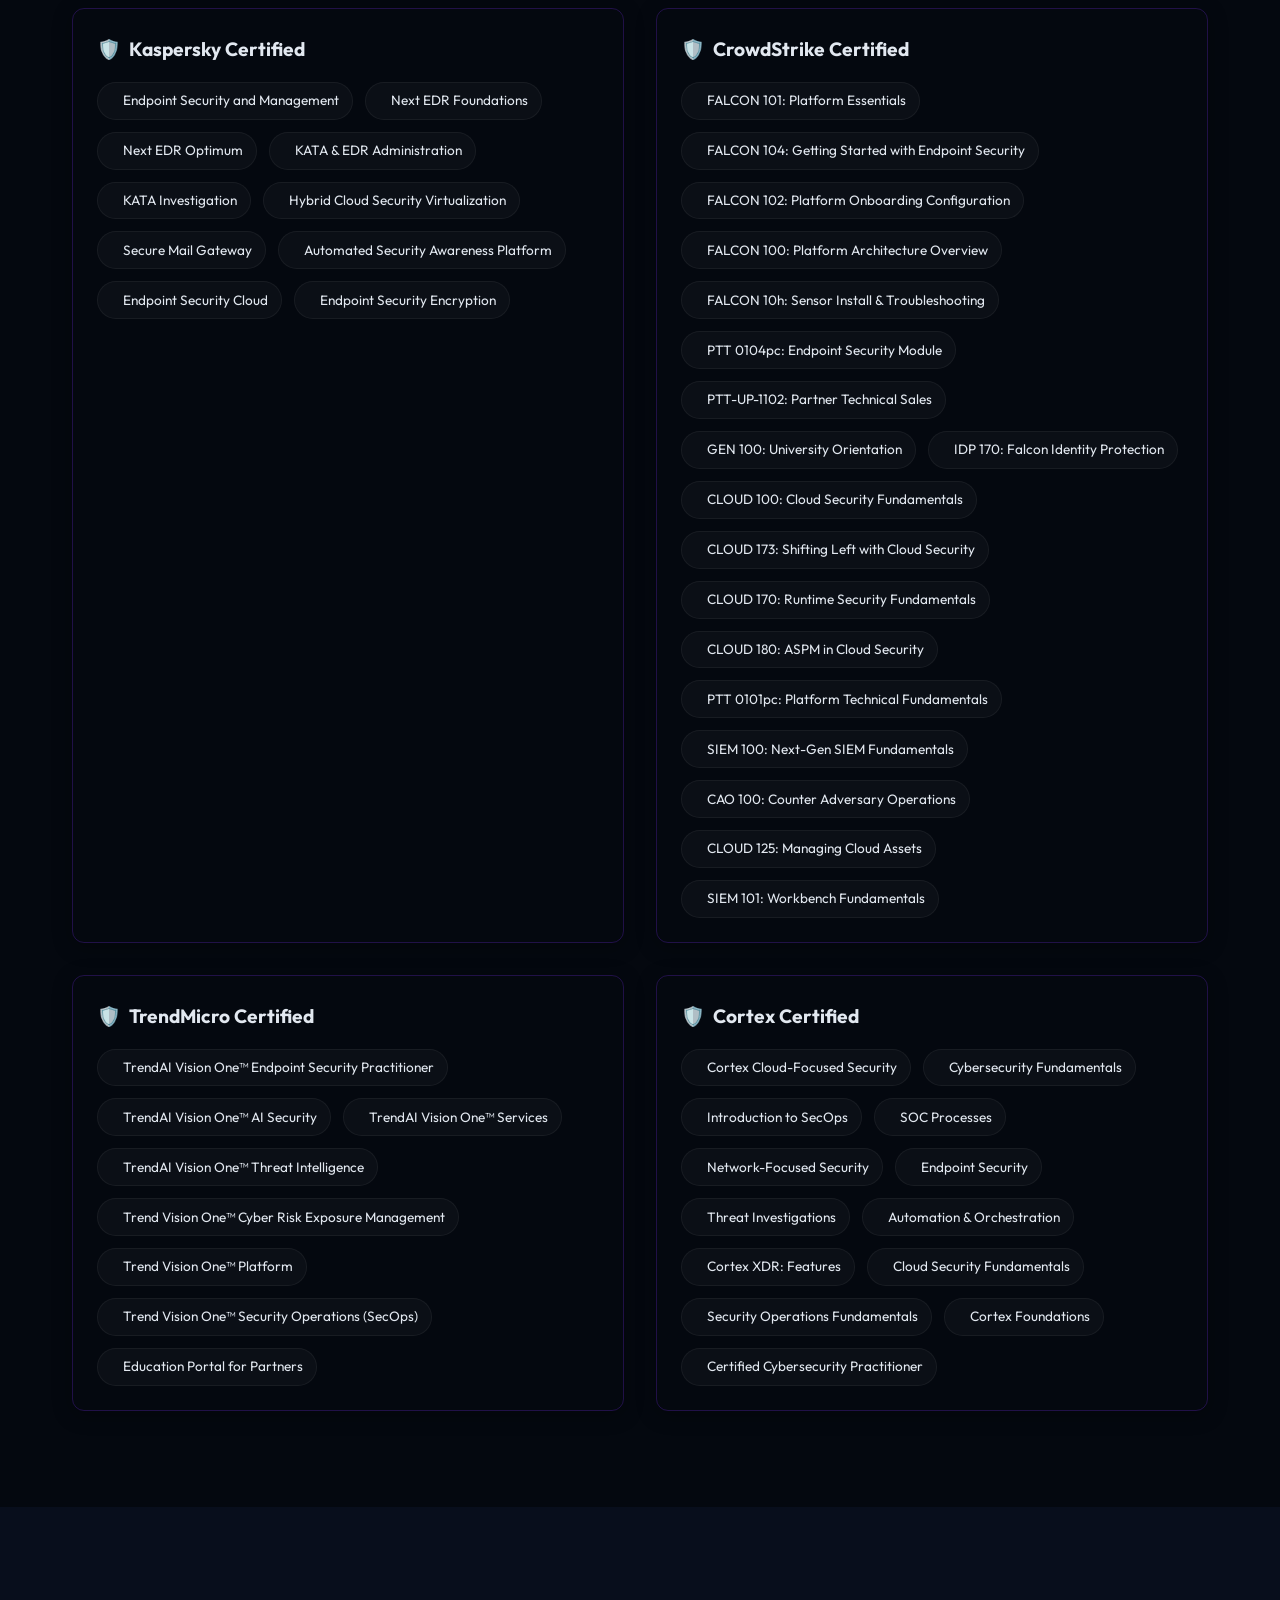
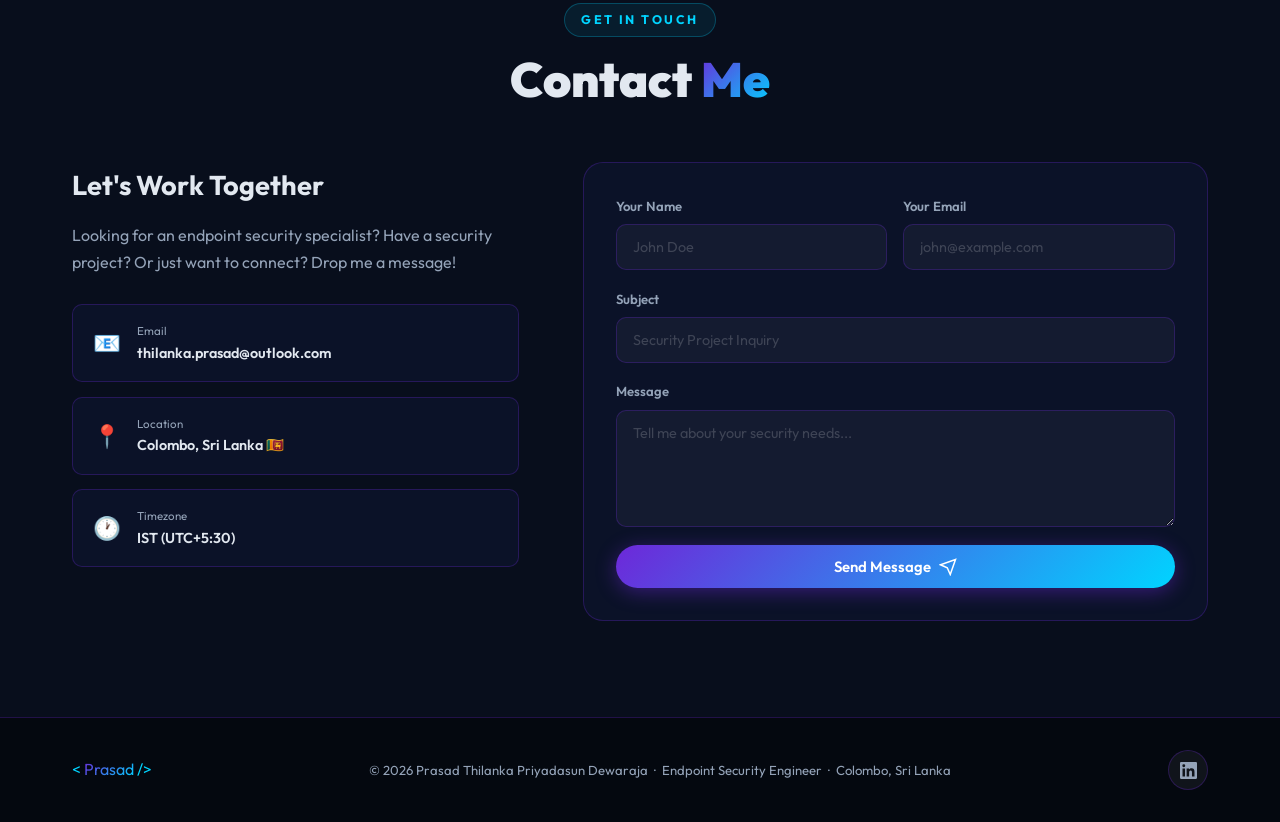
==== commit 5d4e75b4: "🔥 Remove extra Download CV buttons and harden View button click logic" ====
--- a/index.html
+++ b/index.html
@@ -172,17 +172,13 @@
         expertise in EDR, XDR, SIEM, and threat intelligence.
       </p>
       <div class="hero-cta">
-        <a href="#projects" class="btn btn-primary" id="cta-work">
+        <a href="#projects" class="btn btn-primary">
           <span>View My Work</span>
           <svg width="18" height="18" viewBox="0 0 24 24" fill="none" stroke="currentColor" stroke-width="2"><path d="m9 18 6-6-6-6"/></svg>
         </a>
         <a href="cv.html" class="btn btn-cv" id="cta-cv">
           <svg width="18" height="18" viewBox="0 0 24 24" fill="none" stroke="currentColor" stroke-width="2"><path d="M14 2H6a2 2 0 0 0-2 2v16a2 2 0 0 0 2 2h12a2 2 0 0 0 2-2V8z"/><polyline points="14 2 14 8 20 8"/><line x1="16" y1="13" x2="8" y2="13"/><line x1="16" y1="17" x2="8" y2="17"/><polyline points="10 9 9 9 8 9"/></svg>
           <span>View Full CV</span>
-        </a>
-        <a href="#" id="cta-resume" class="btn btn-secondary">
-          <svg width="18" height="18" viewBox="0 0 24 24" fill="none" stroke="currentColor" stroke-width="2"><path d="M21 15v4a2 2 0 0 1-2 2H5a2 2 0 0 1-2-2v-4"/><polyline points="7 10 12 15 17 10"/><line x1="12" y1="15" x2="12" y2="3"/></svg>
-          <span>Download CV</span>
         </a>
       </div>
       <div class="hero-socials" id="hero-socials">
@@ -258,10 +254,6 @@
               <div><span class="detail-label">Status</span><br/><span class="detail-value available">Open to Opportunities</span></div>
             </div>
           </div>
-          <a href="#" id="download-cv-btn" class="btn btn-primary">
-            <svg width="18" height="18" viewBox="0 0 24 24" fill="none" stroke="currentColor" stroke-width="2"><path d="M21 15v4a2 2 0 0 1-2 2H5a2 2 0 0 1-2-2v-4"/><polyline points="7 10 12 15 17 10"/><line x1="12" y1="15" x2="12" y2="3"/></svg>
-            Download CV
-          </a>
         </div>
       </div>
     </div>
--- a/style.css
+++ b/style.css
@@ -796,6 +796,8 @@
   border: 1px solid var(--border);
   border-radius: 16px;
   width: 400px; max-width: 90%;
+  max-height: 90vh;
+  overflow-y: auto;
   padding: 2rem;
   position: relative;
   transform: translateY(20px) scale(0.95);
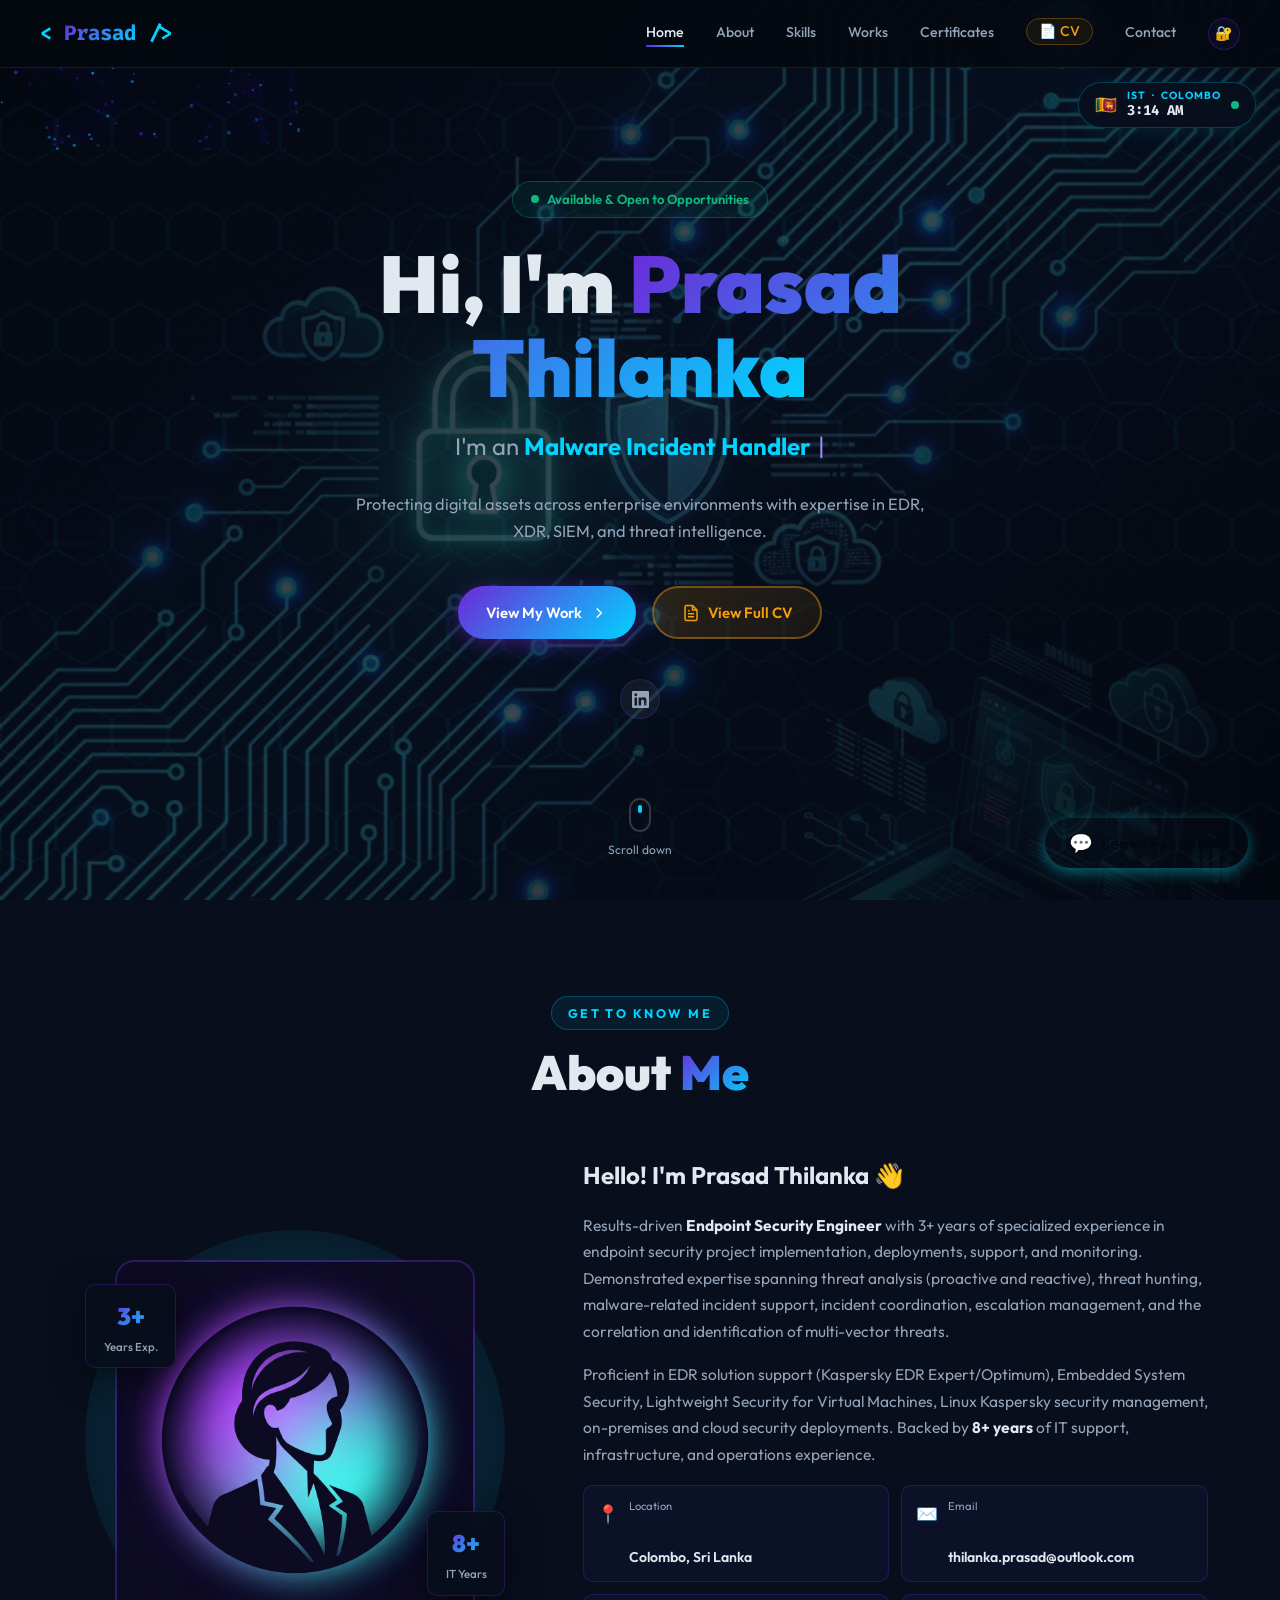
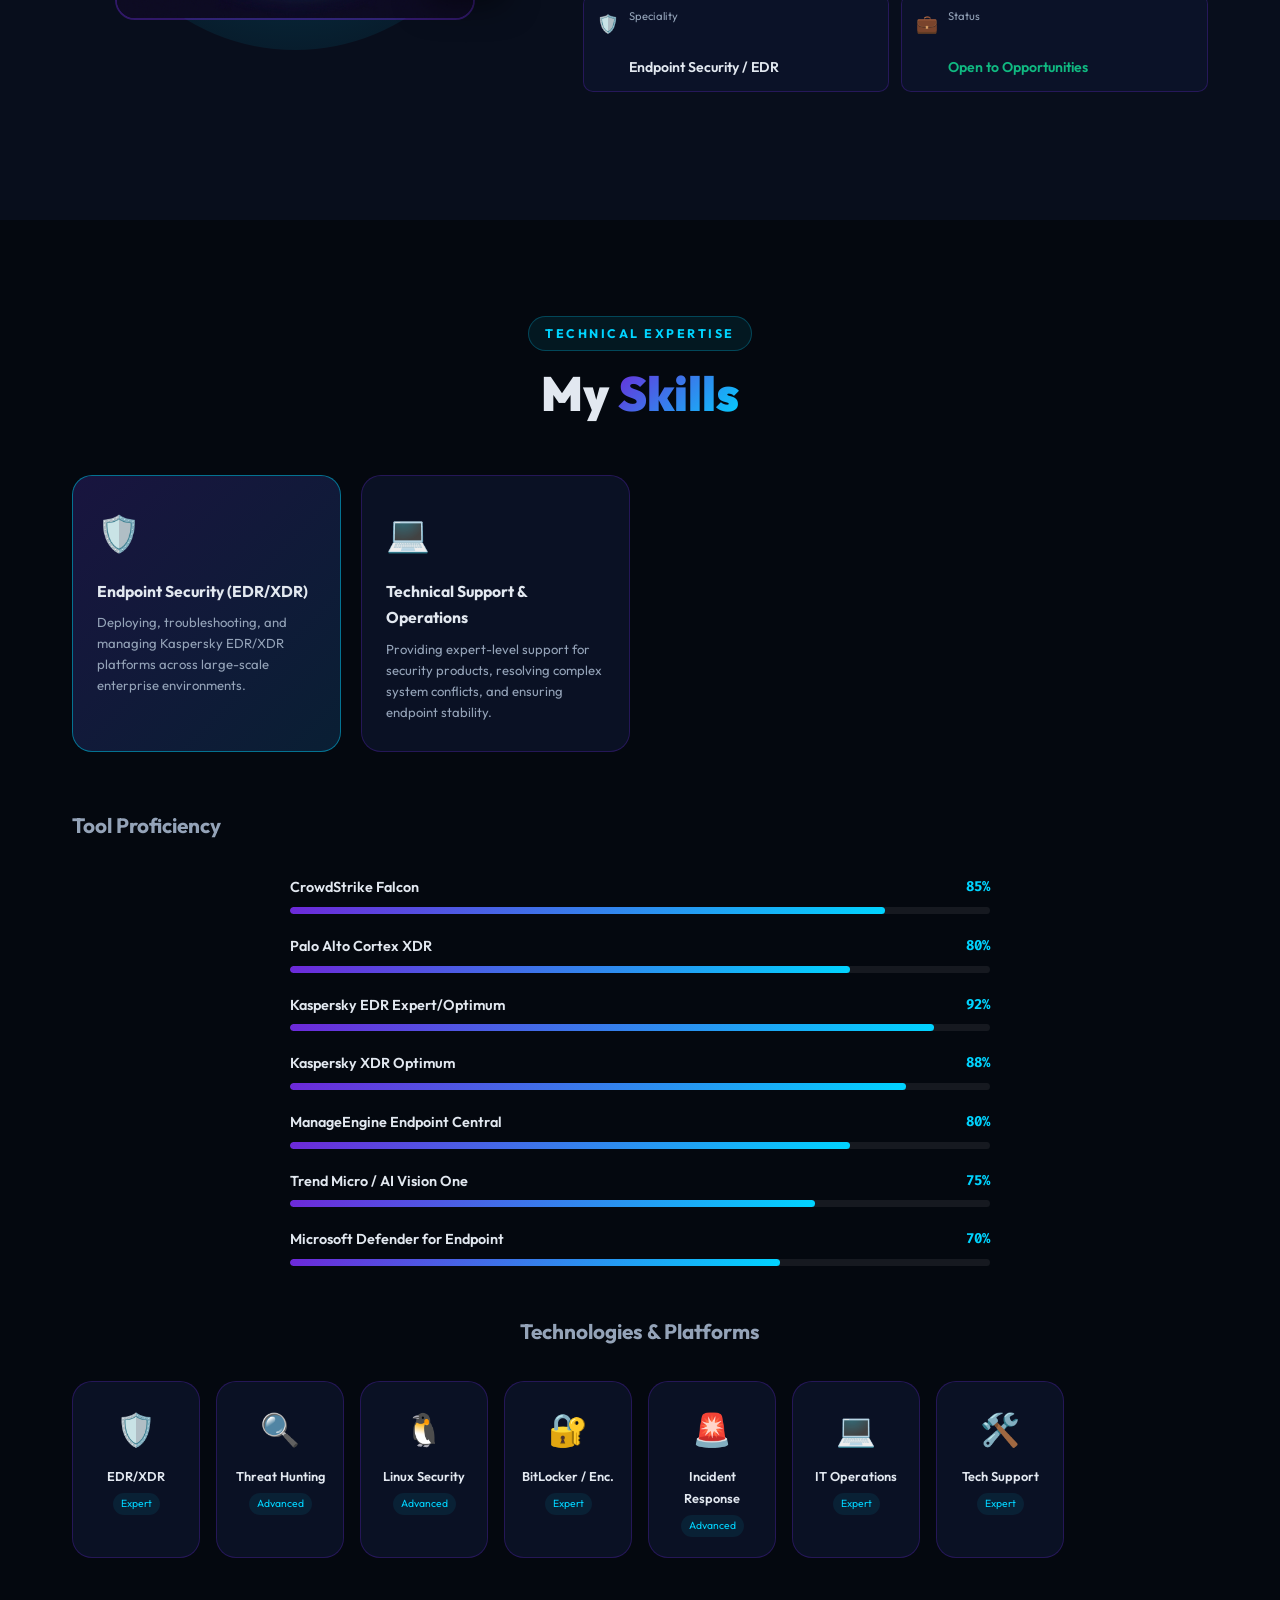
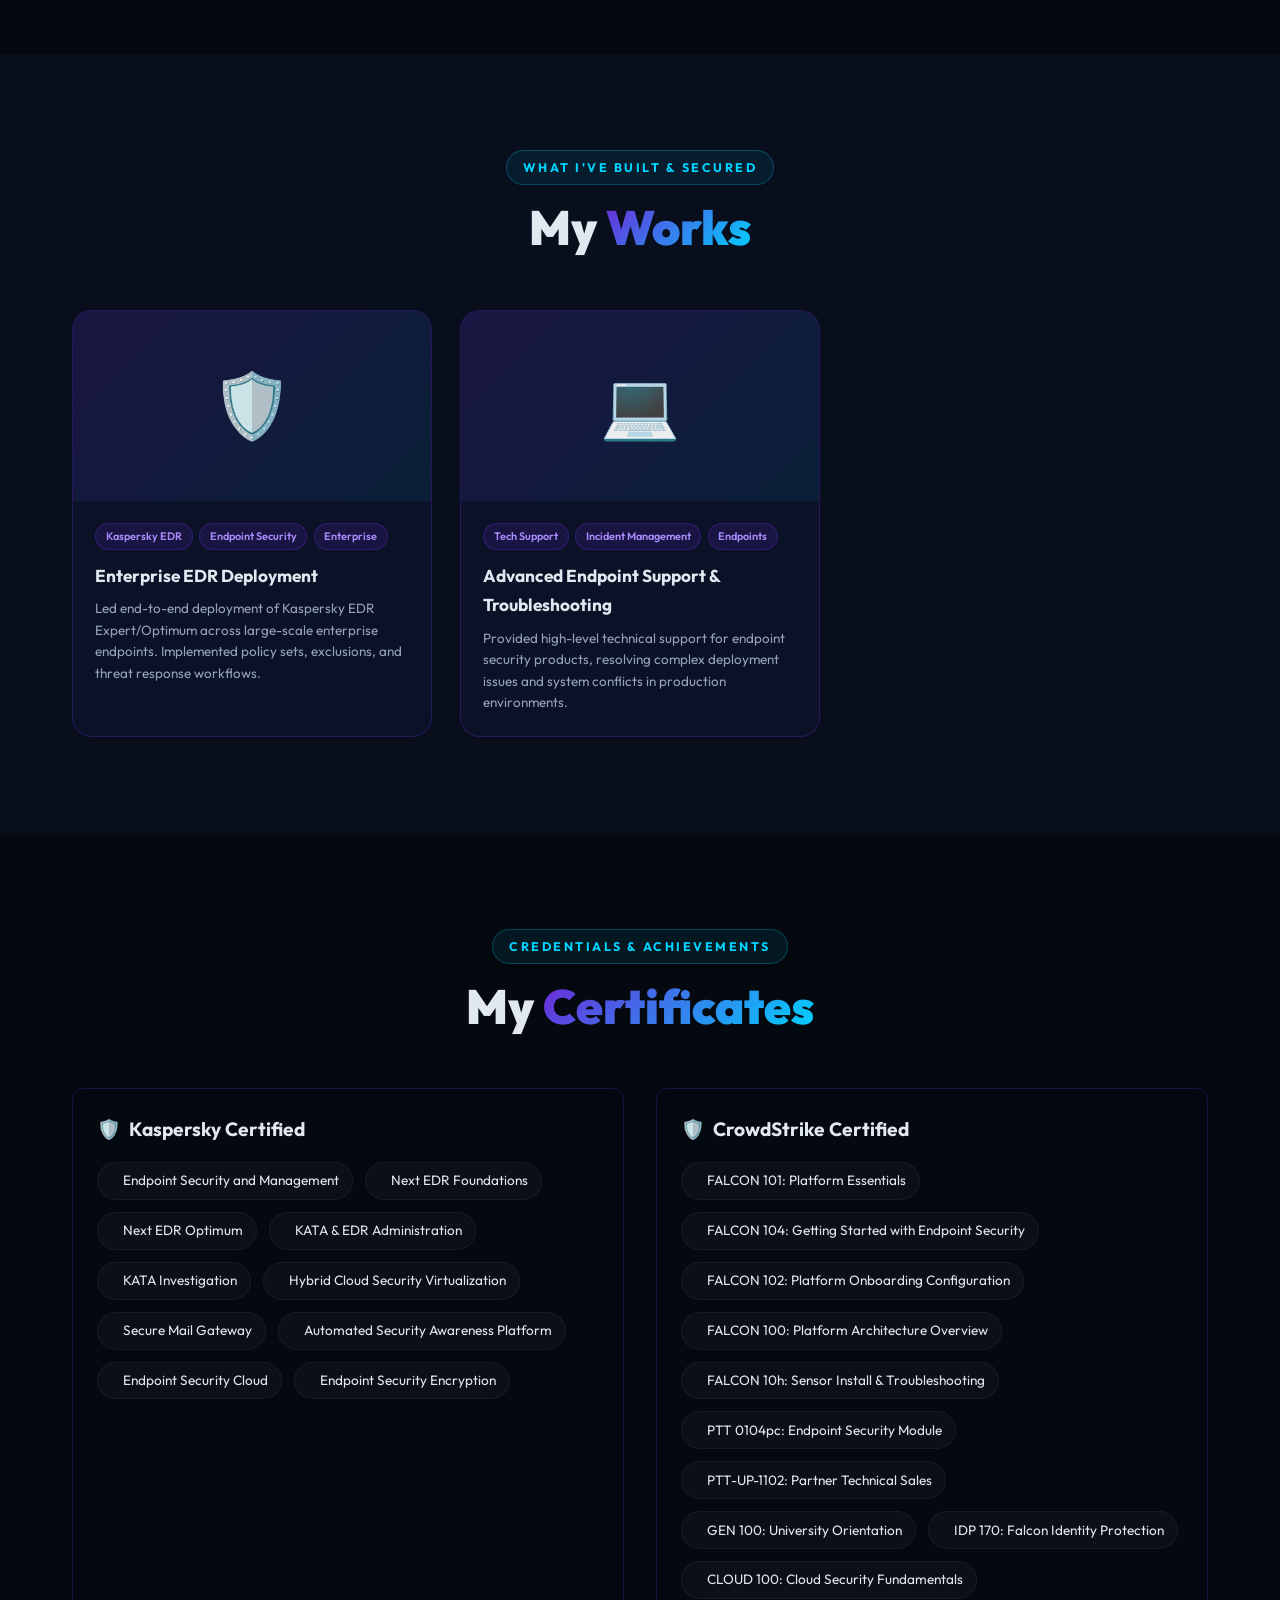
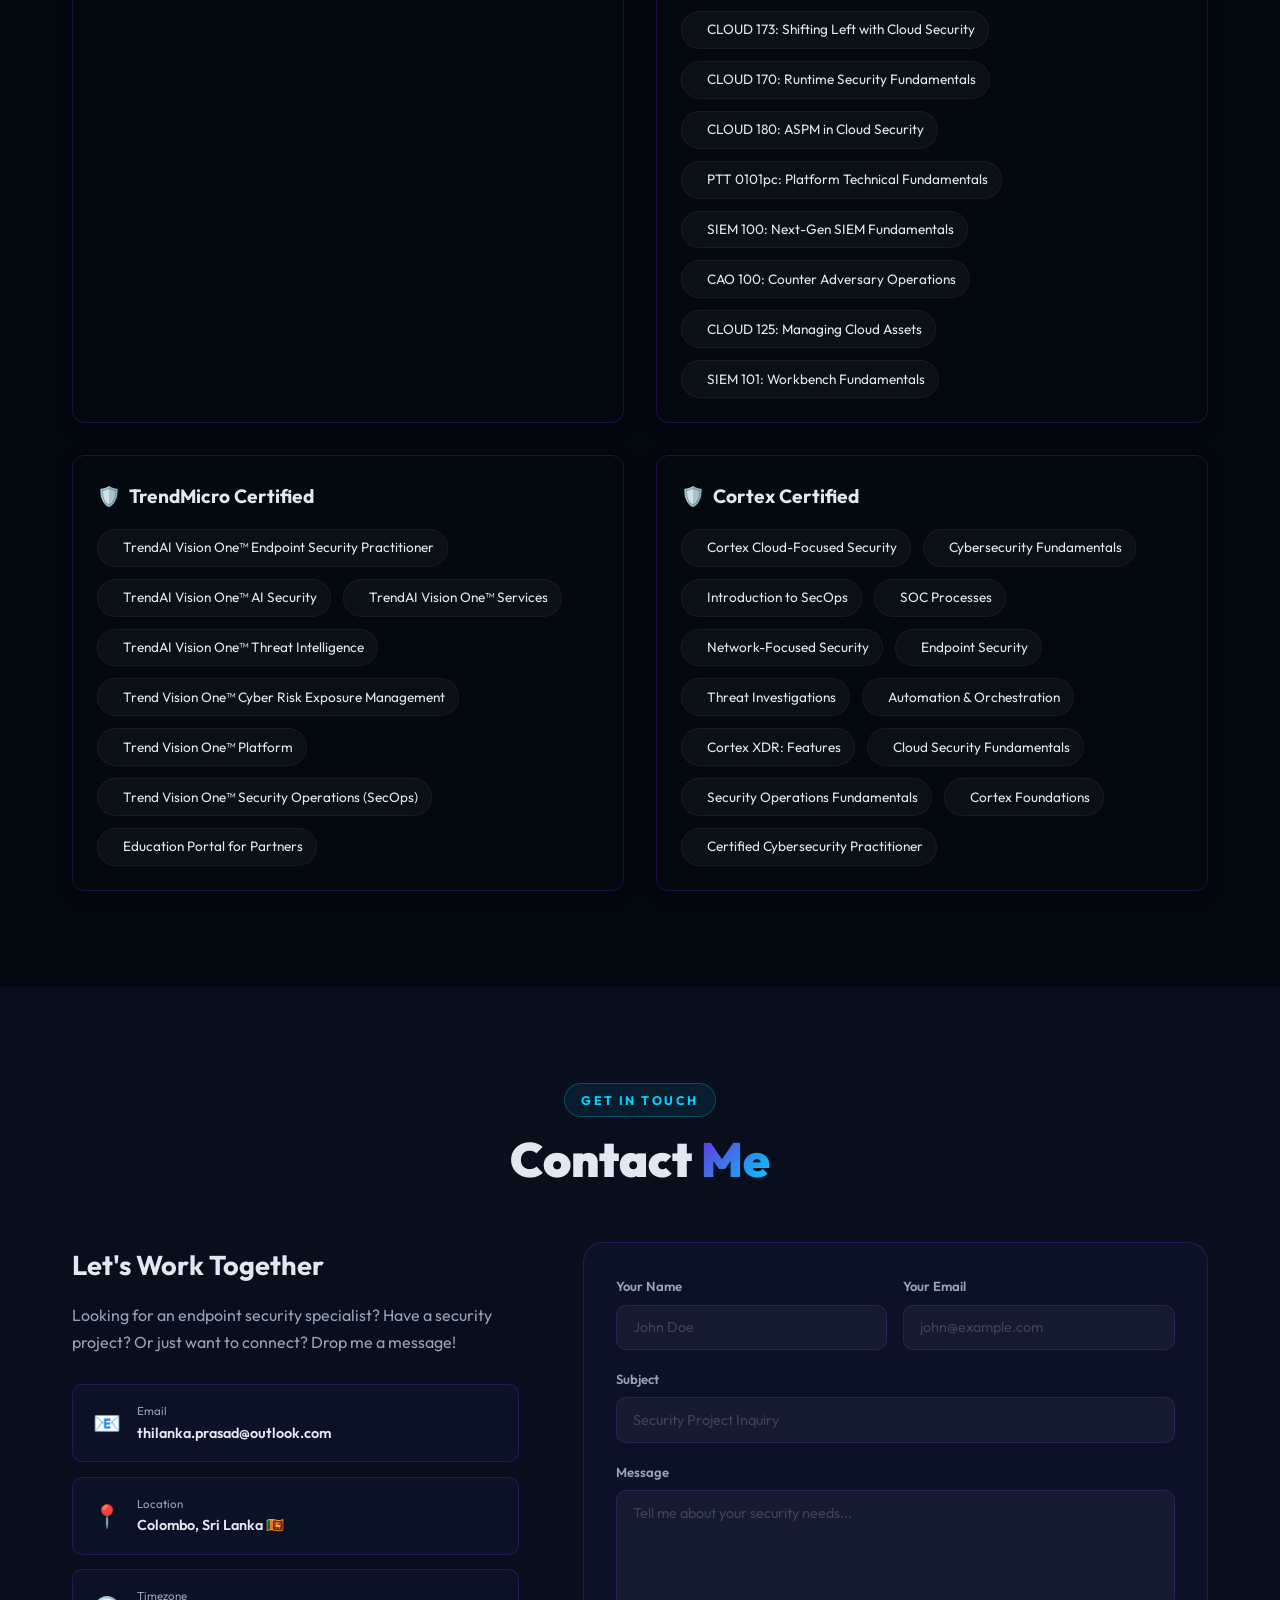
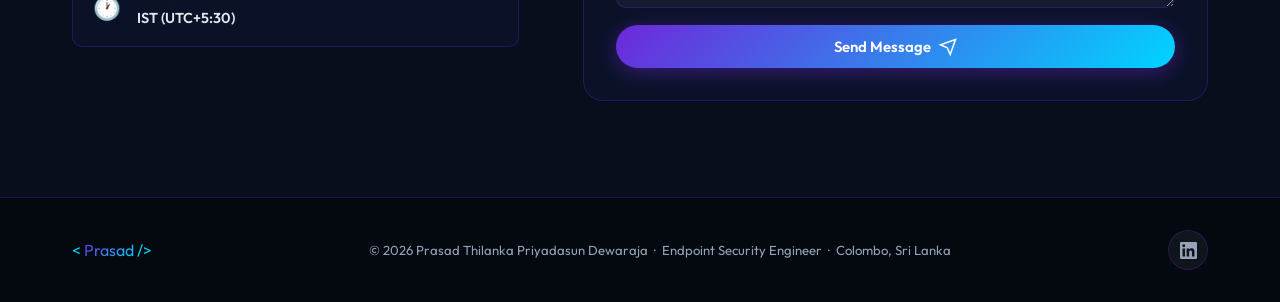
==== commit 4922a375: "🧹 Remove Cloud, AWS, GitHub, SIEM, Network Security, ITSM/ITIL and restrict domains to Endpoint & Te" ====
--- a/index.html
+++ b/index.html
@@ -185,9 +185,6 @@
         <a href="#" id="hs-linkedin" class="social-link" aria-label="LinkedIn" target="_blank" rel="noopener">
           <svg viewBox="0 0 24 24" fill="currentColor"><path d="M20.447 20.452h-3.554v-5.569c0-1.328-.027-3.037-1.852-3.037-1.853 0-2.136 1.445-2.136 2.939v5.667H9.351V9h3.414v1.561h.046c.477-.9 1.637-1.85 3.37-1.85 3.601 0 4.267 2.37 4.267 5.455v6.286zM5.337 7.433a2.062 2.062 0 0 1-2.063-2.065 2.064 2.064 0 1 1 2.063 2.065zm1.782 13.019H3.555V9h3.564v11.452zM22.225 0H1.771C.792 0 0 .774 0 1.729v20.542C0 23.227.792 24 1.771 24h20.451C23.2 24 24 23.227 24 22.271V1.729C24 .774 23.2 0 22.222 0h.003z"/></svg>
         </a>
-        <a href="#" id="hs-github" class="social-link" aria-label="GitHub" target="_blank" rel="noopener" style="display:none">
-          <svg viewBox="0 0 24 24" fill="currentColor"><path d="M12 2A10 10 0 0 0 2 12c0 4.42 2.87 8.17 6.84 9.5.5.08.66-.23.66-.5v-1.69c-2.77.6-3.36-1.34-3.36-1.34-.46-1.16-1.11-1.47-1.11-1.47-.91-.62.07-.6.07-.6 1 .07 1.53 1.03 1.53 1.03.87 1.52 2.34 1.07 2.91.83.09-.65.35-1.09.63-1.34-2.22-.25-4.55-1.11-4.55-4.92 0-1.11.38-2 1.03-2.71-.1-.25-.45-1.29.1-2.64 0 0 .84-.27 2.75 1.02.79-.22 1.65-.33 2.5-.33s1.71.11 2.5.33c1.91-1.29 2.75-1.02 2.75-1.02.55 1.35.2 2.39.1 2.64.65.71 1.03 1.6 1.03 2.71 0 3.82-2.34 4.66-4.57 4.91.36.31.69.92.69 1.85V21c0 .27.16.59.67.5C19.14 20.16 22 16.42 22 12A10 10 0 0 0 12 2z"/></svg>
-        </a>
         <a href="#" id="hs-twitter" class="social-link" aria-label="Twitter/X" target="_blank" rel="noopener" style="display:none">
           <svg viewBox="0 0 24 24" fill="currentColor"><path d="M18.244 2.25h3.308l-7.227 8.26 8.502 11.24H16.17l-4.714-6.231-5.401 6.231H2.744l7.73-8.835L1.254 2.25H8.08l4.253 5.622zm-1.161 17.52h1.833L7.084 4.126H5.117z"/></svg>
         </a>
@@ -272,22 +269,12 @@
         <div class="domain-card active-domain">
           <div class="domain-icon">🛡️</div>
           <h4>Endpoint Security (EDR/XDR)</h4>
-          <p>Deploying, managing, and monitoring EDR/XDR platforms across enterprise environments with proactive threat hunting.</p>
+          <p>Deploying, troubleshooting, and managing Kaspersky EDR/XDR platforms across large-scale enterprise environments.</p>
         </div>
         <div class="domain-card">
-          <div class="domain-icon">🔍</div>
-          <h4>Threat Detection &amp; Response</h4>
-          <p>SIEM correlation, multi-vector threat identification, malware incident support, and escalation management.</p>
-        </div>
-        <div class="domain-card">
-          <div class="domain-icon">☁️</div>
-          <h4>Cloud Security</h4>
-          <p>On-premises and cloud security deployments, AWS Security Hub integration, and cloud infrastructure hardening.</p>
-        </div>
-        <div class="domain-card">
-          <div class="domain-icon">🔬</div>
-          <h4>Vulnerability Management</h4>
-          <p>Continuous vulnerability assessment, patch management, and security posture improvement across enterprise assets.</p>
+          <div class="domain-icon">💻</div>
+          <h4>Technical Support &amp; Operations</h4>
+          <p>Providing expert-level support for security products, resolving complex system conflicts, and ensuring endpoint stability.</p>
         </div>
       </div>
 
